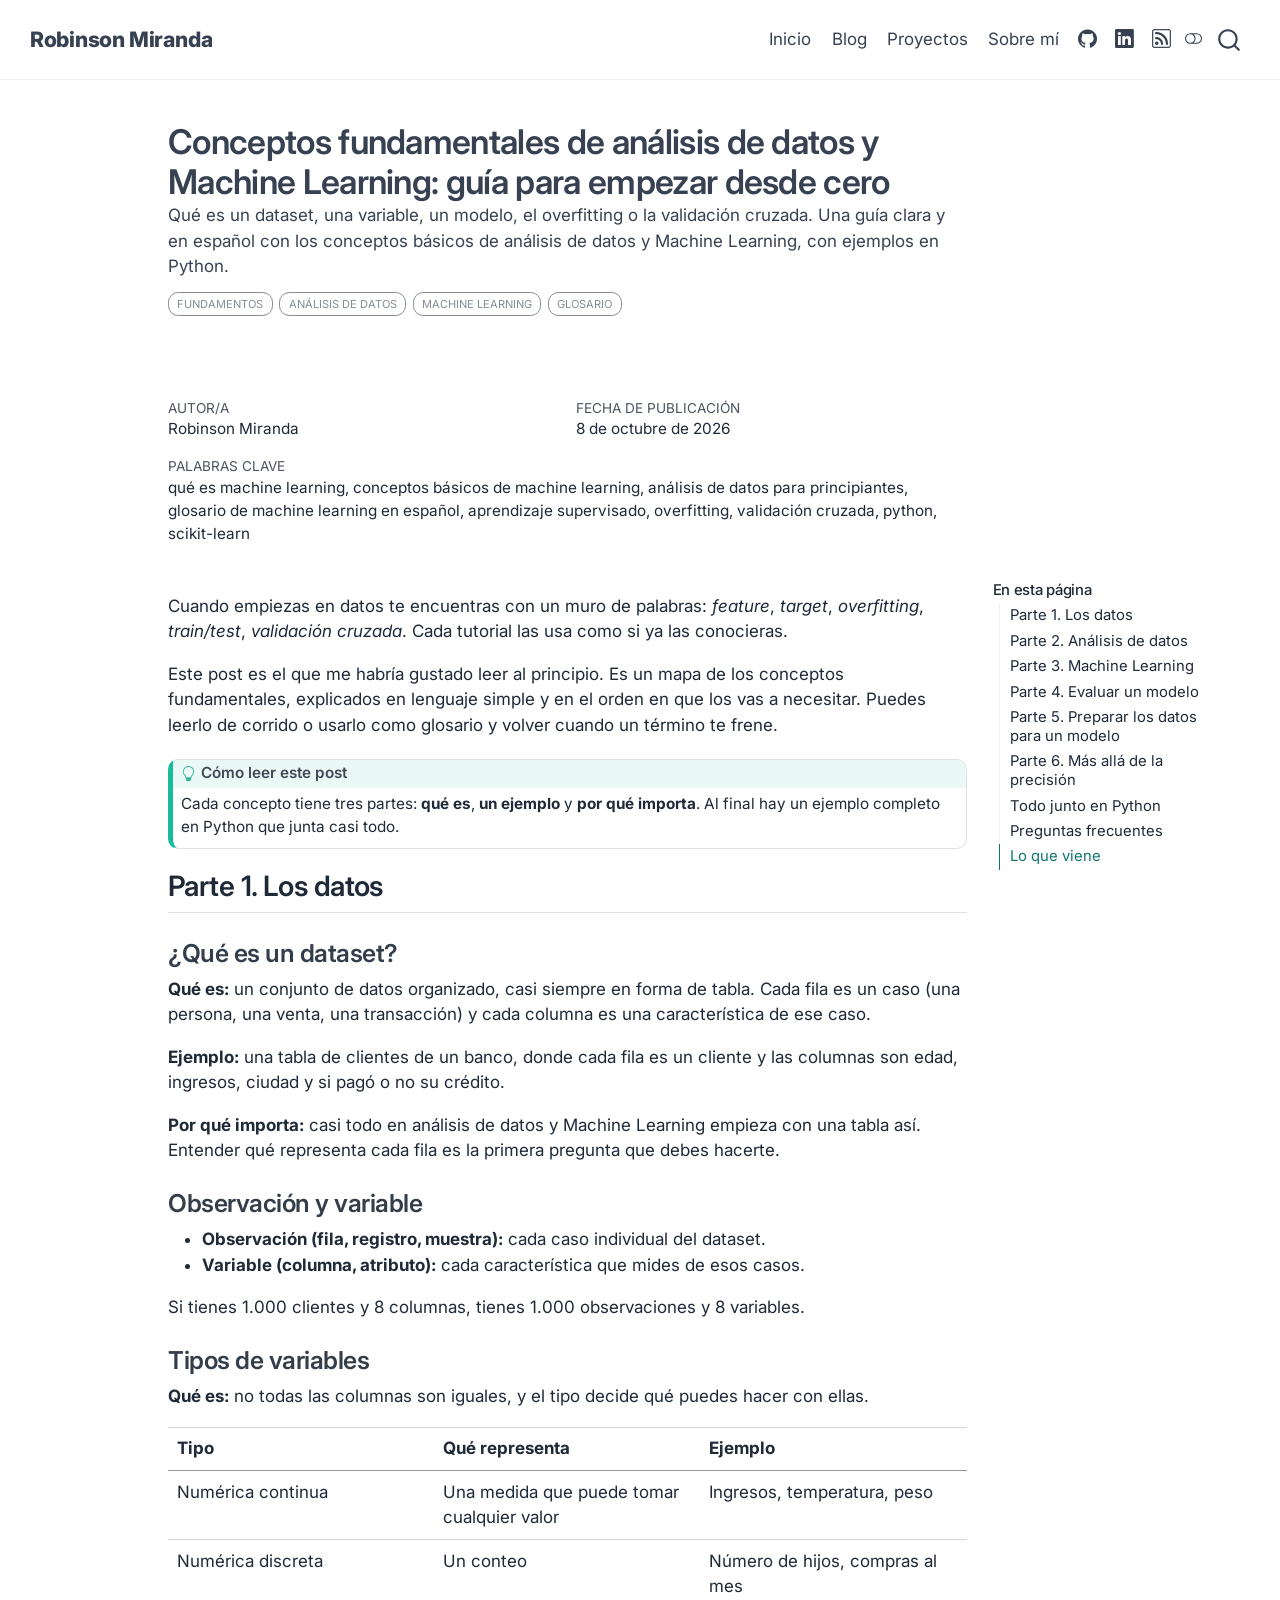
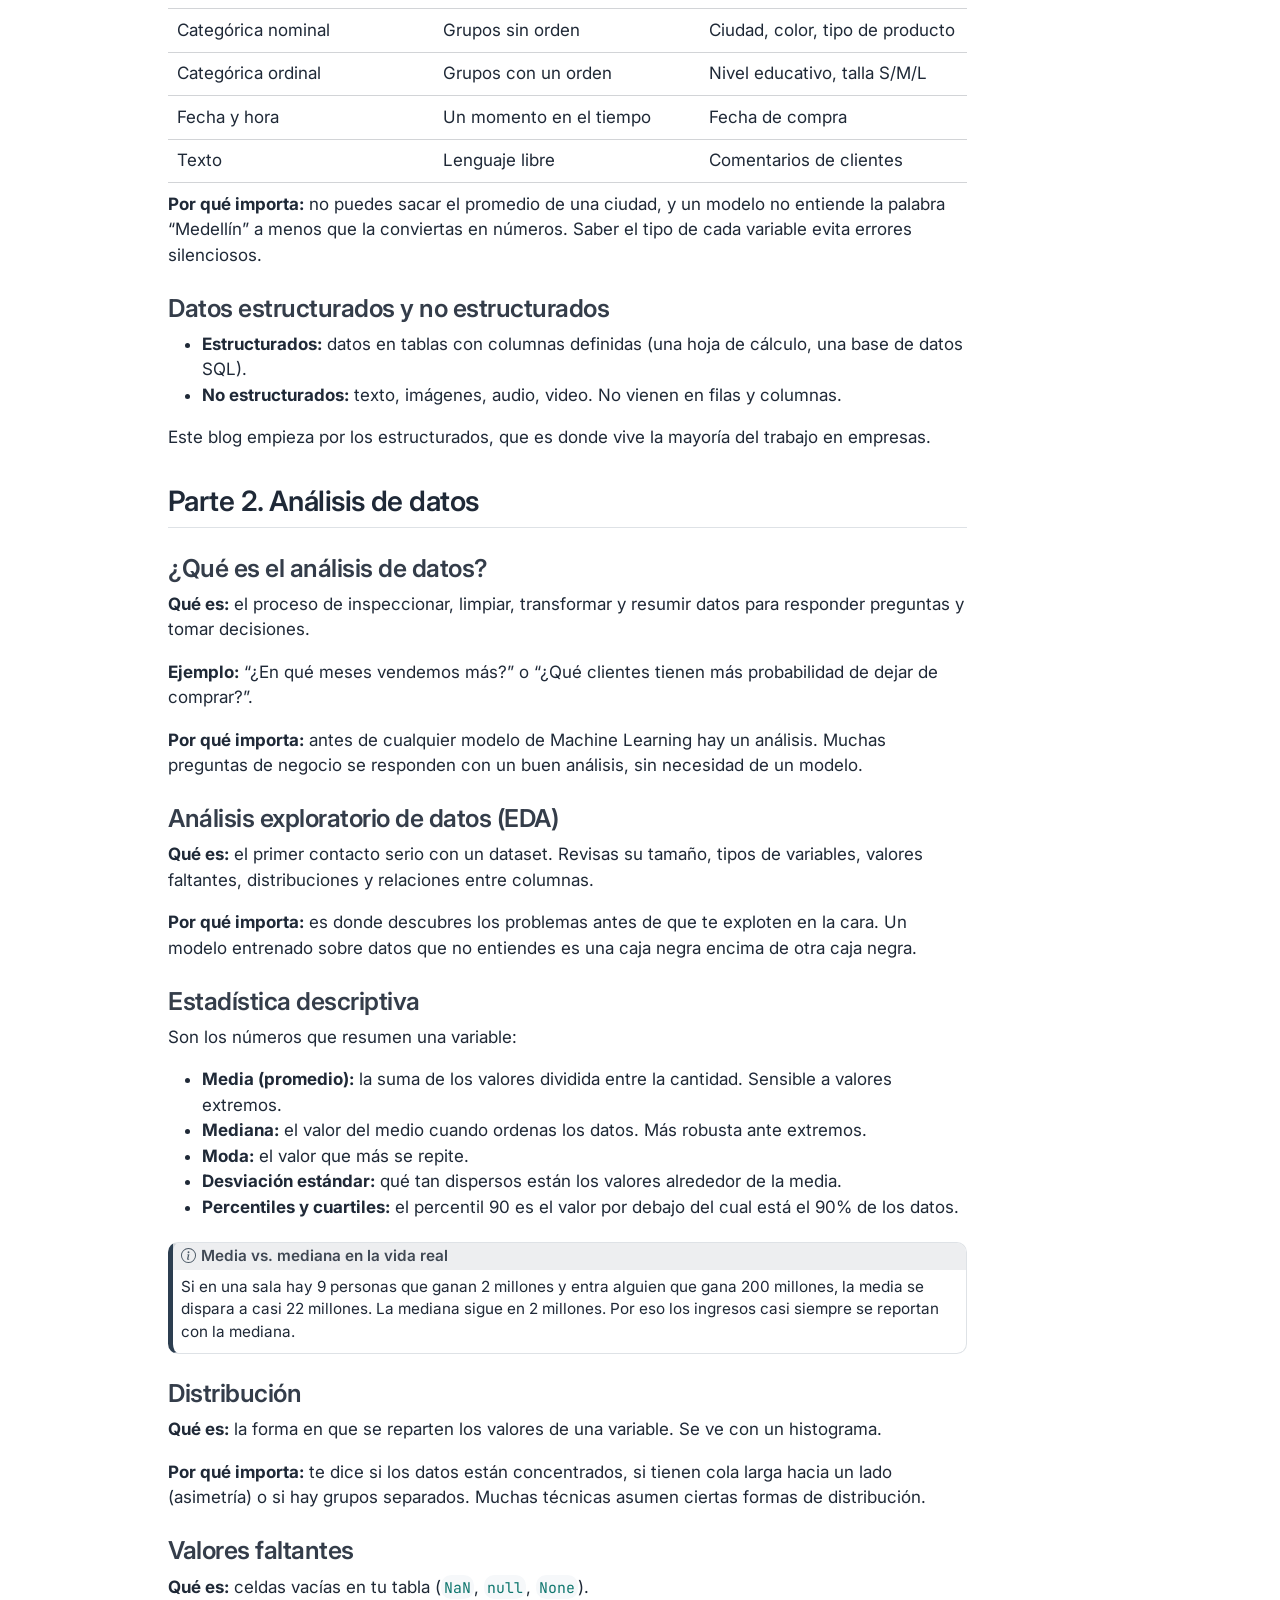
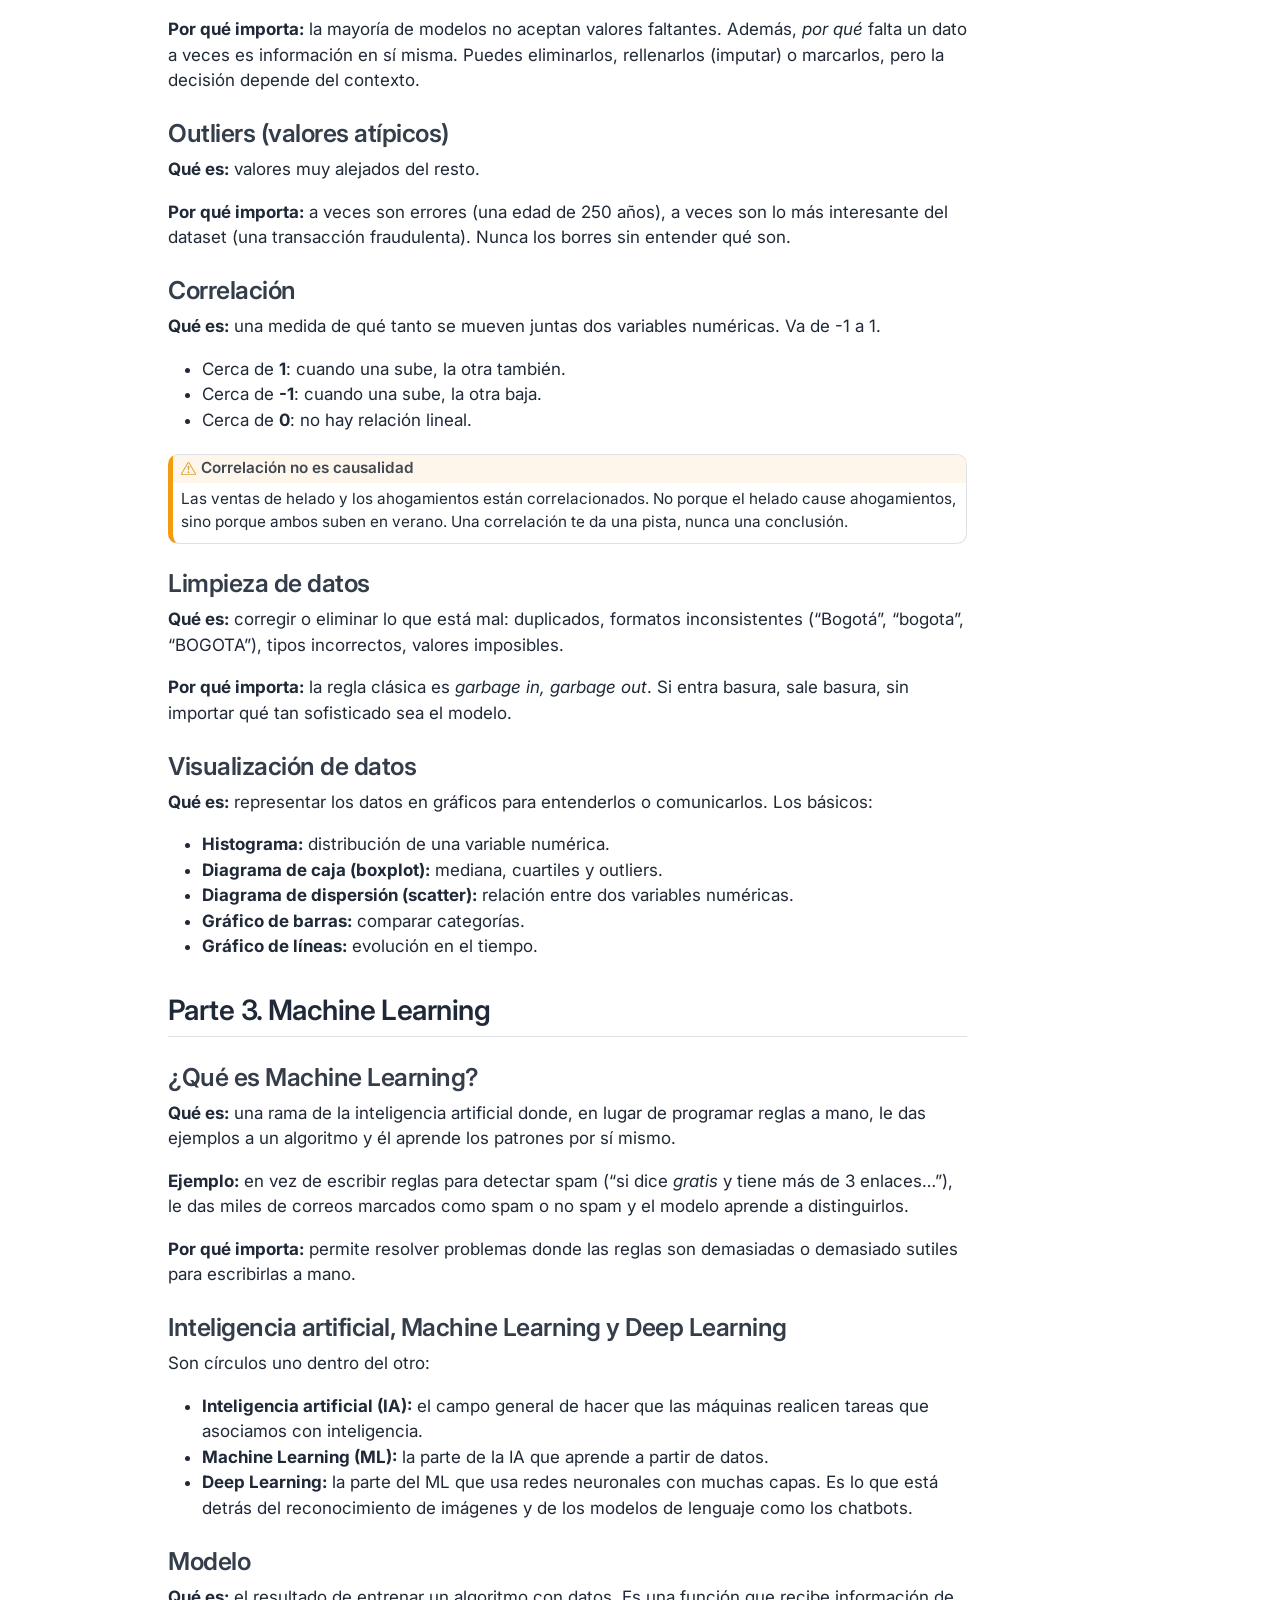
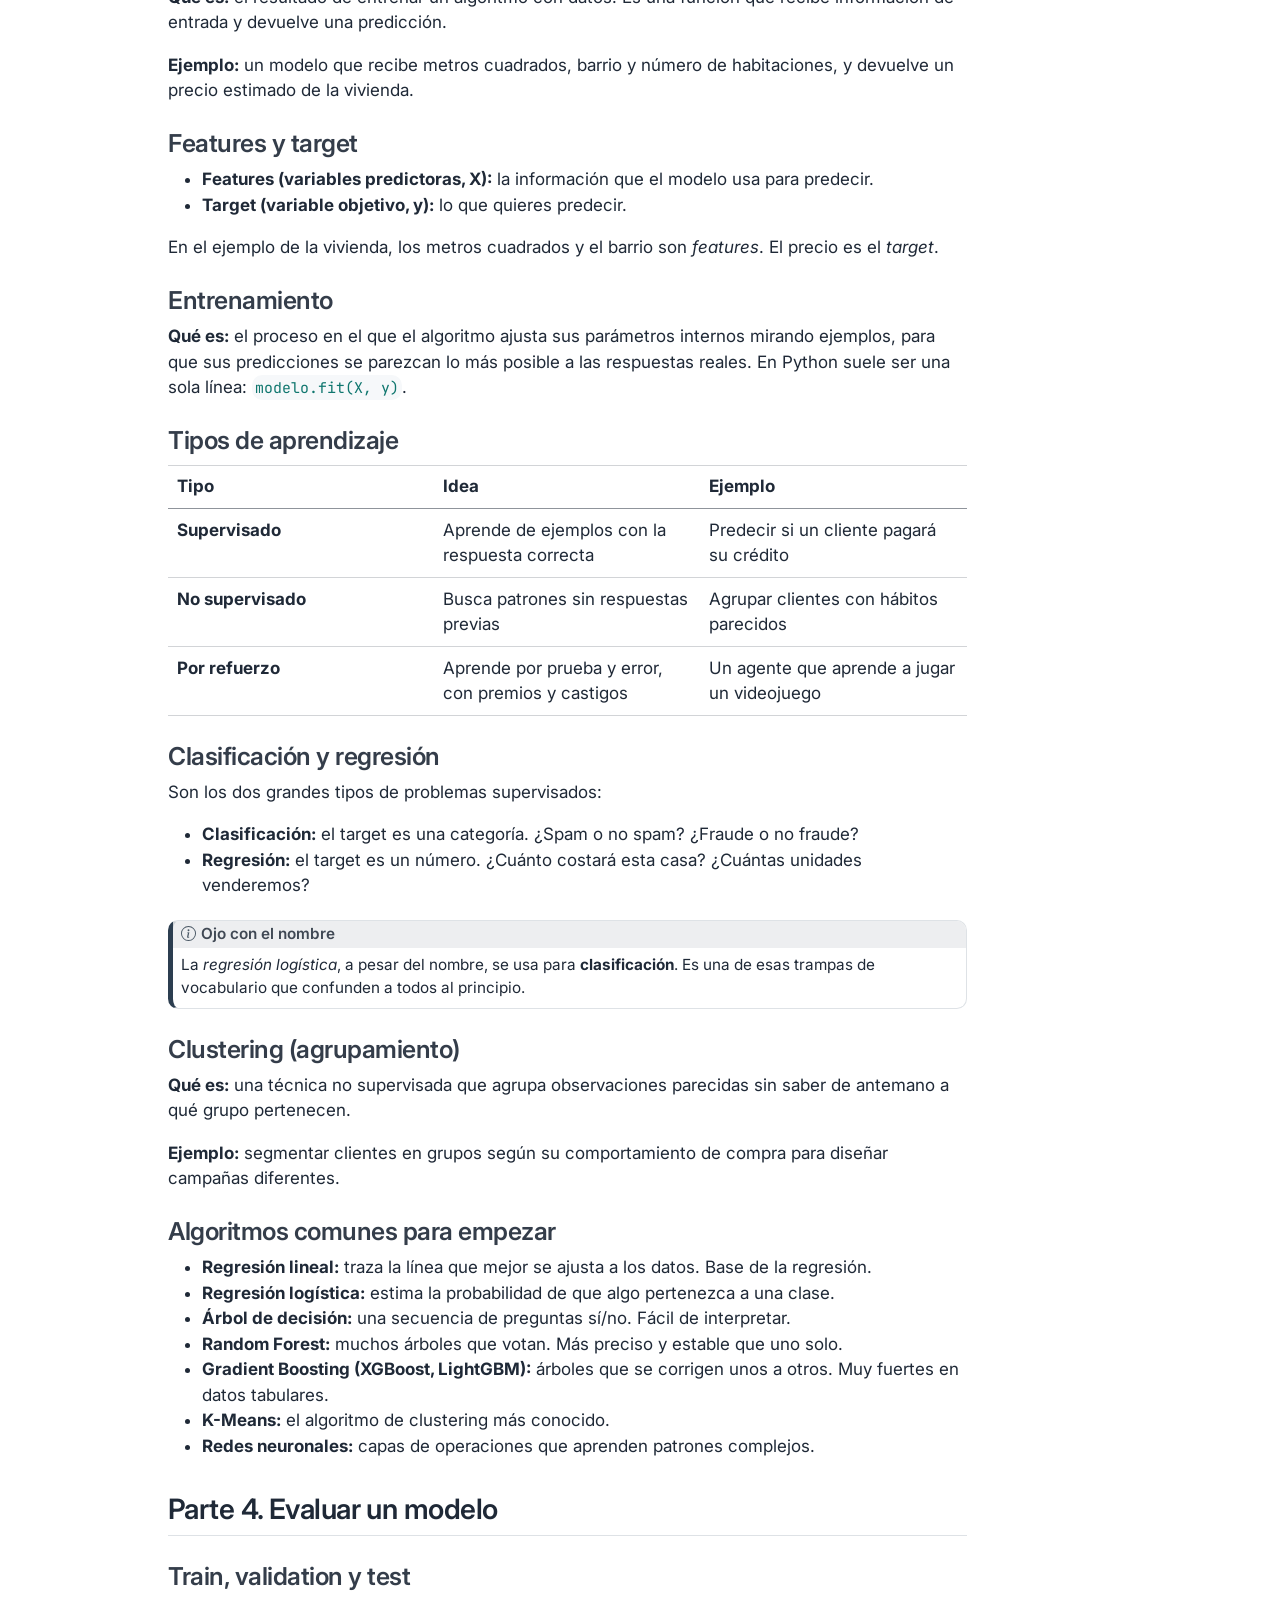
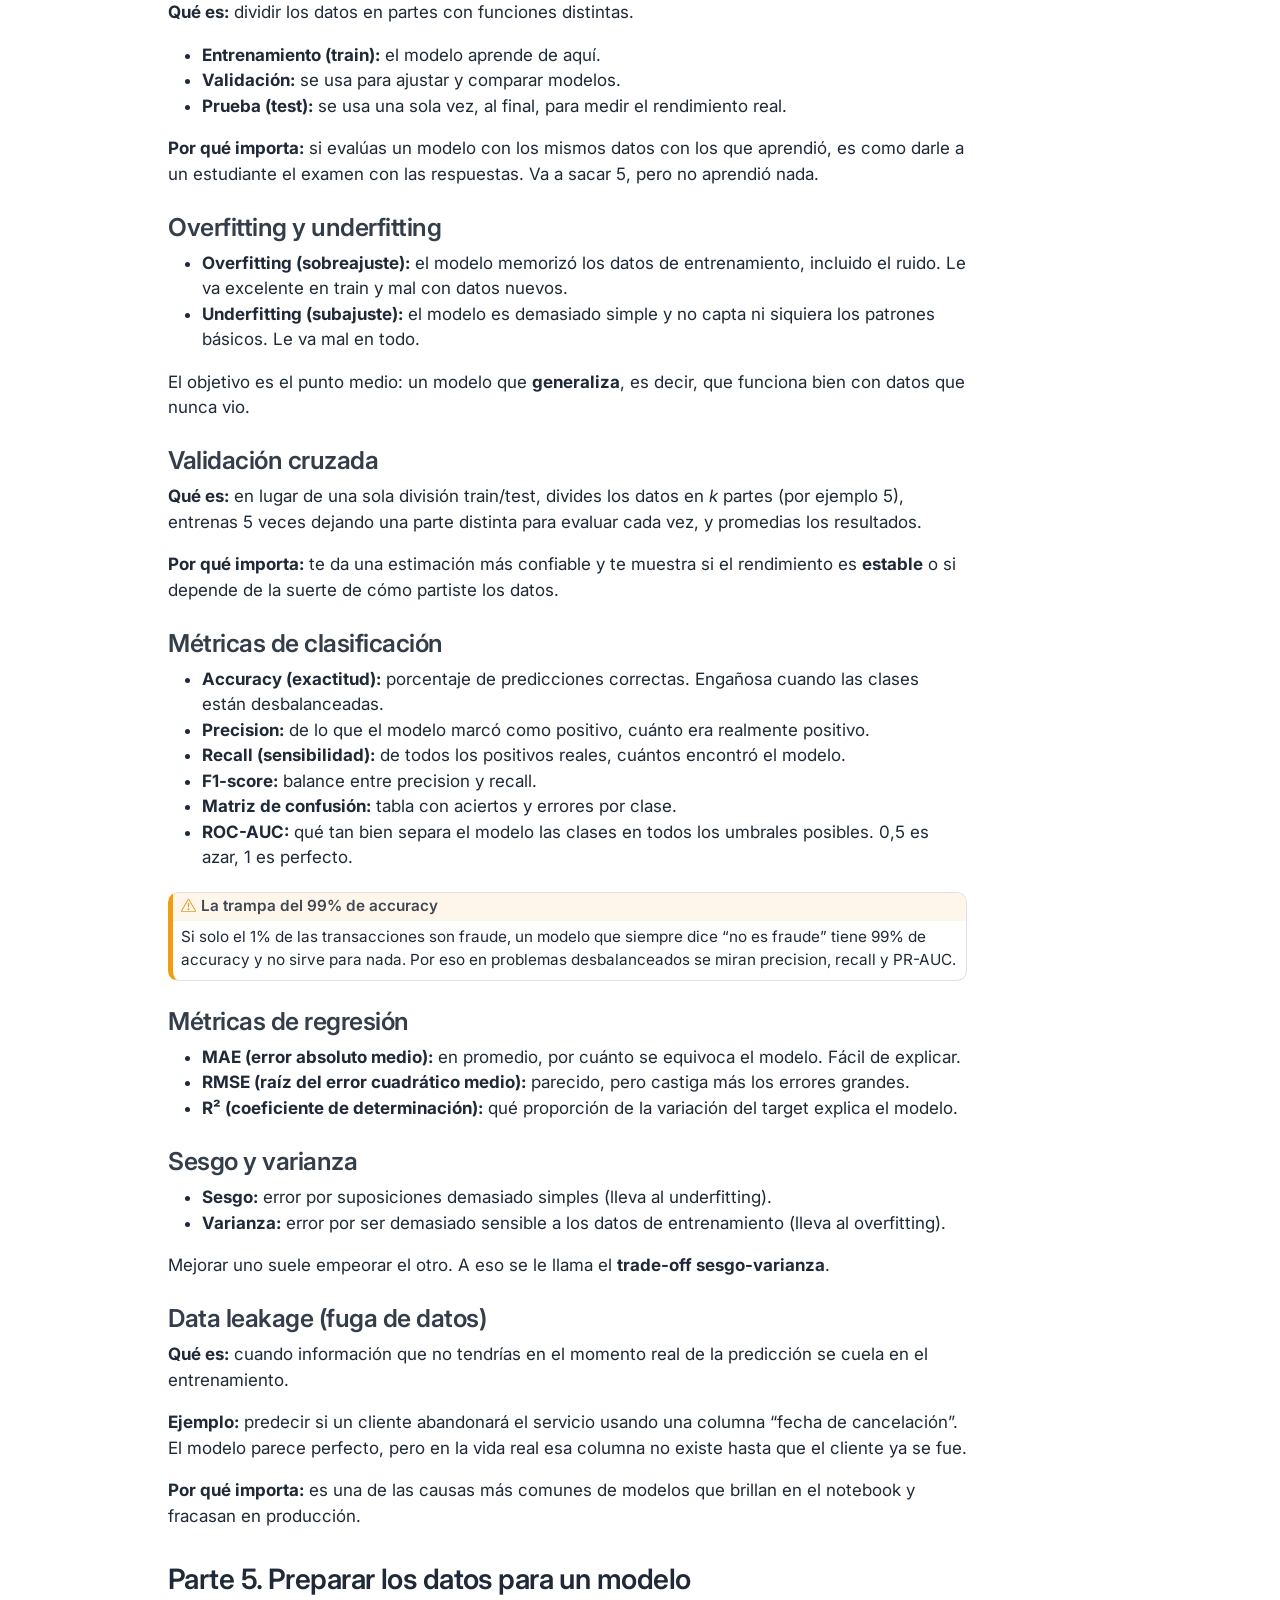
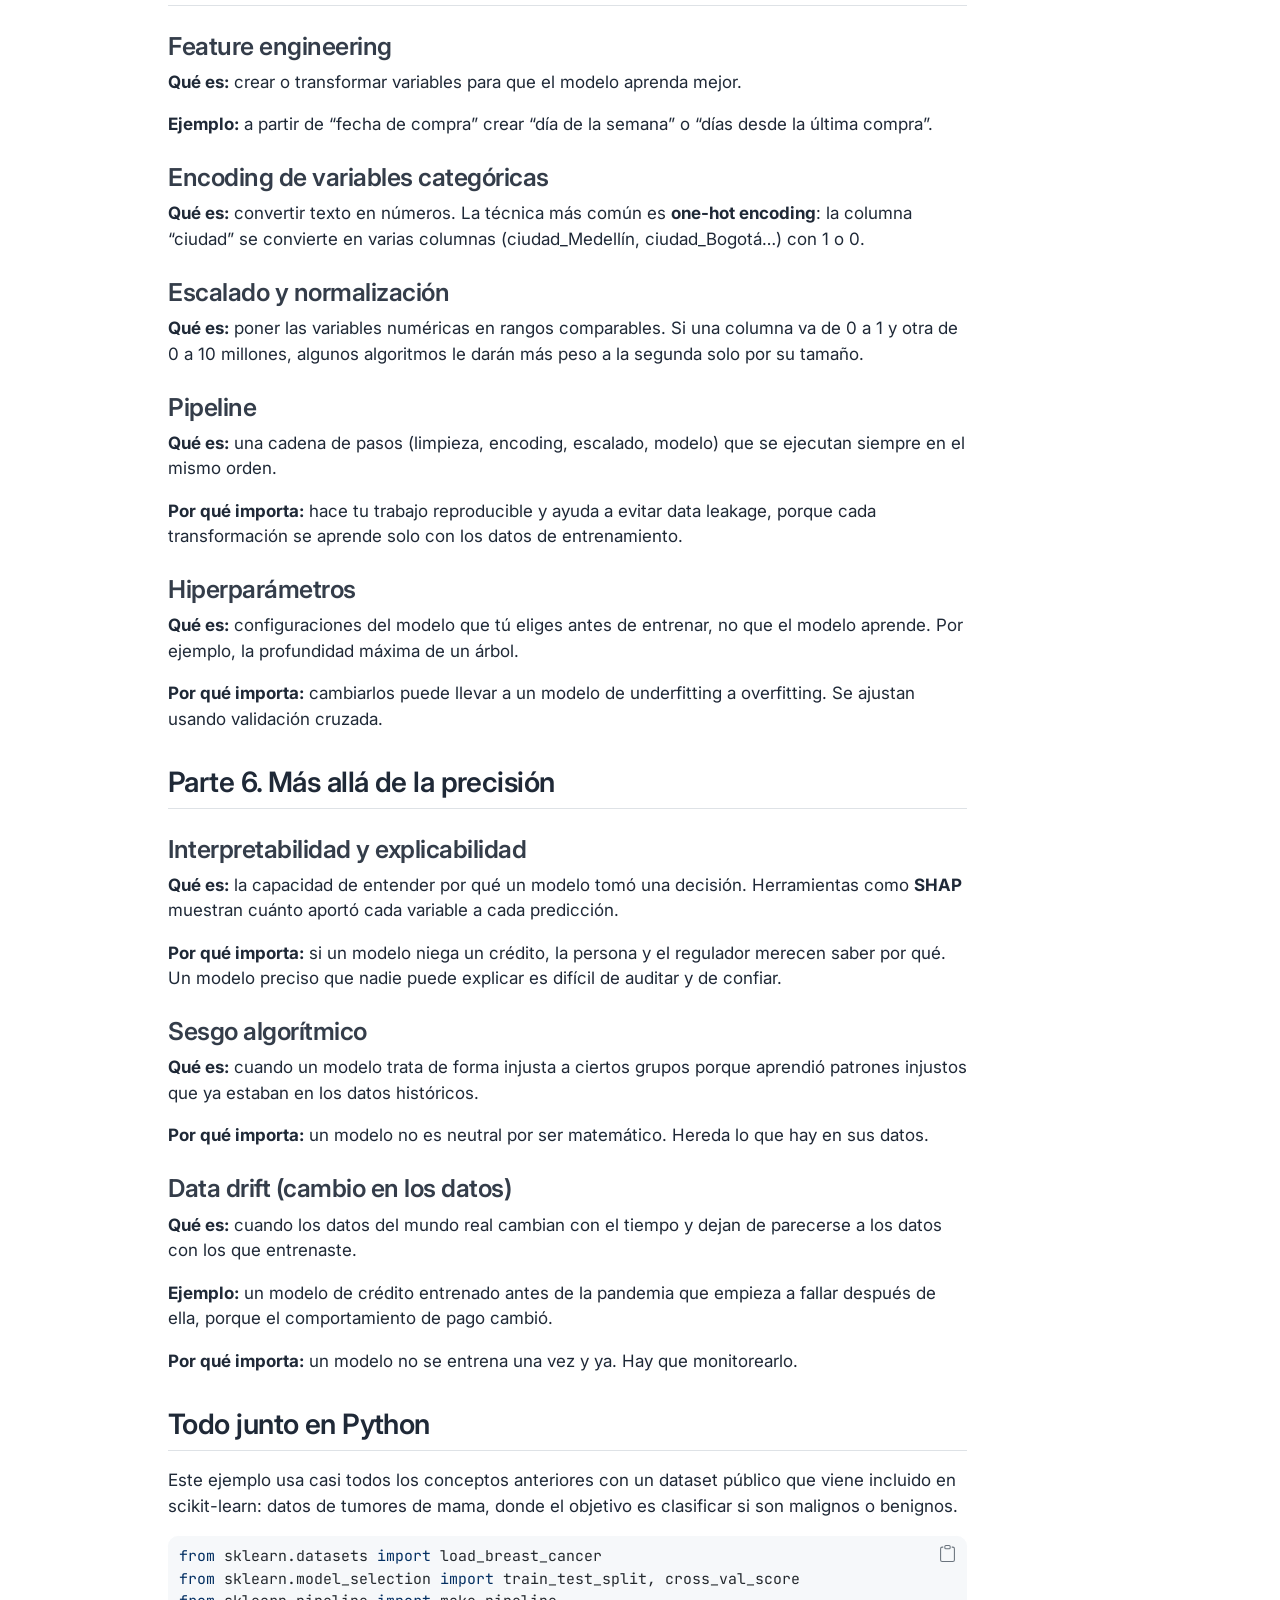
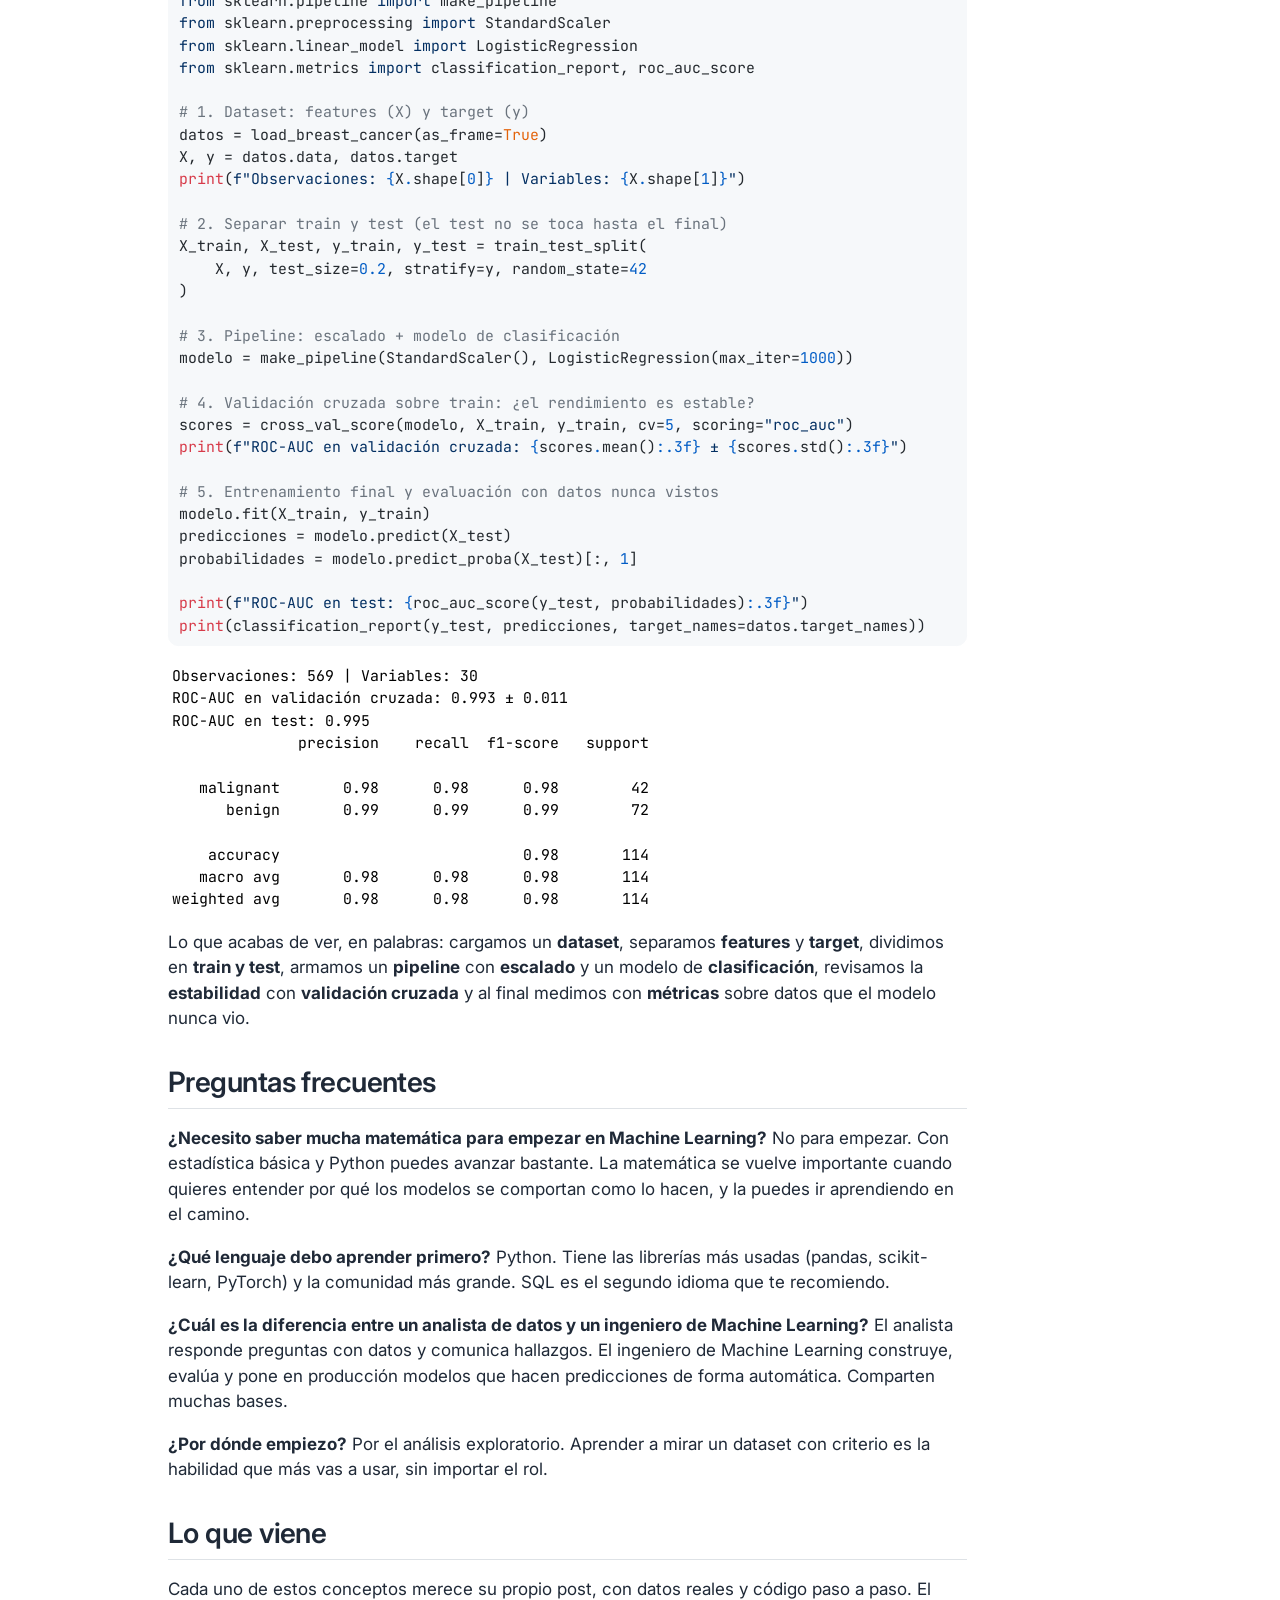
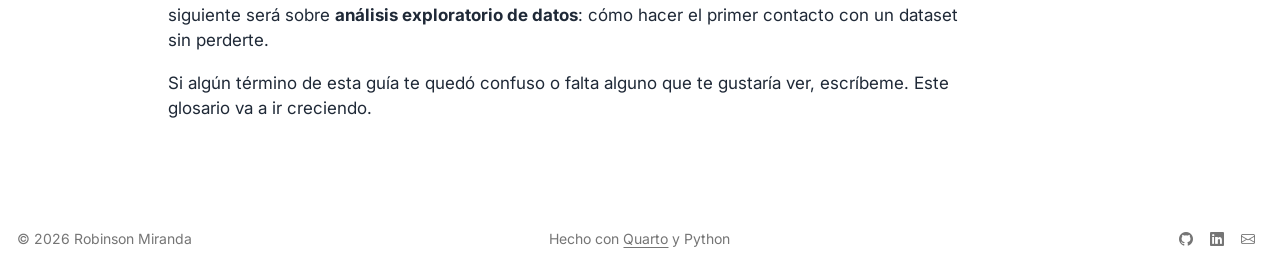
==== posts/conceptos-basicos-analisis-de-datos-machine-learning/index.html @ d3ac4a1d "Built site for gh-pages" ====
<!DOCTYPE html>
<html xmlns="http://www.w3.org/1999/xhtml" lang="es" xml:lang="es"><head>

<meta charset="utf-8">
<meta name="generator" content="quarto-1.10.18">

<meta name="viewport" content="width=device-width, initial-scale=1.0, user-scalable=yes">

<meta name="author" content="Robinson Miranda">
<meta name="keywords" content="qué es machine learning, conceptos básicos de machine learning, análisis de datos para principiantes, glosario de machine learning en español, aprendizaje supervisado, overfitting, validación cruzada, python, scikit-learn">
<meta name="description" content="Qué es un dataset, una variable, un modelo, el overfitting o la validación cruzada. Una guía clara y en español con los conceptos básicos de análisis de datos y Machine Learning, con ejemplos en Python.">

<title>Conceptos fundamentales de análisis de datos y Machine Learning: guía para empezar desde cero – Robinson Miranda</title>
<style>
/* Default styles provided by pandoc.
** See https://pandoc.org/MANUAL.html#variables-for-html for config info.
*/
span.smallcaps{font-variant: small-caps;}
div.columns{display: flex; gap: 1.5em;}
div.column{flex: auto;}
@media screen {
div.columns{gap: min(4vw, 1.5em);}
div.column{overflow-x: auto;}
}
div.hanging-indent{margin-left: 1.5em; text-indent: -1.5em;}
ul.task-list{list-style: none;}
ul.task-list li input[type="checkbox"] {
  width: 0.8em;
  margin: 0 0.8em 0.2em -1em; /* quarto-specific, see https://github.com/quarto-dev/quarto-cli/issues/4556 */ 
  vertical-align: middle;
}
/* CSS for syntax highlighting */
html { -webkit-text-size-adjust: 100%; }
pre > code.sourceCode { white-space: pre; position: relative; }
pre > code.sourceCode > span { display: inline-block; line-height: 1.25; }
pre > code.sourceCode > span:empty { height: 1.2em; }
.sourceCode { overflow: visible; }
code.sourceCode > span { color: inherit; text-decoration: inherit; }
div.sourceCode { margin: 1em 0; }
pre.sourceCode { margin: 0; }
@media screen {
div.sourceCode { overflow: auto; }
}
@media print {
pre > code.sourceCode { white-space: pre-wrap; }
pre > code.sourceCode > span { text-indent: -5em; padding-left: 5em; }
}
pre.numberSource code
  { counter-reset: source-line 0; }
pre.numberSource code > span
  { position: relative; left: -4em; counter-increment: source-line; }
pre.numberSource code > span > a:first-child::before
  { content: counter(source-line);
    position: relative; left: -1em; text-align: right; vertical-align: baseline;
    border: none; display: inline-block;
    -webkit-touch-callout: none; -webkit-user-select: none;
    -khtml-user-select: none; -moz-user-select: none;
    -ms-user-select: none; user-select: none;
    padding: 0 4px; width: 4em;
  }
pre.numberSource { margin-left: 3em;  padding-left: 4px; }
div.sourceCode
  {   }
@media screen {
pre > code.sourceCode > span > a:first-child::before { text-decoration: underline; }
}
</style>


<script src="../../site_libs/quarto-nav/quarto-nav.js"></script>
<script src="../../site_libs/quarto-nav/headroom.min.js"></script>
<script src="../../site_libs/clipboard/clipboard.min.js"></script>
<script src="../../site_libs/quarto-search/autocomplete.umd.js"></script>
<script src="../../site_libs/quarto-search/fuse.min.js"></script>
<script src="../../site_libs/quarto-search/quarto-search.js"></script>
<meta name="quarto:offset" content="../../">
<link href="../../favicon.svg" rel="icon" type="image/svg+xml">
<script src="../../site_libs/quarto-html/quarto.js" type="module"></script>
<script src="../../site_libs/quarto-html/tabsets/tabsets.js" type="module"></script>
<script src="../../site_libs/quarto-html/popper.min.js"></script>
<script src="../../site_libs/quarto-html/tippy.umd.min.js"></script>
<script src="../../site_libs/quarto-html/anchor.min.js"></script>
<link href="../../site_libs/quarto-html/tippy.css" rel="stylesheet">
<link href="../../site_libs/quarto-html/quarto-syntax-highlighting-d5e46415c29d9d8c13eb6bbdb046d278.css" rel="stylesheet" class="quarto-color-scheme" id="quarto-text-highlighting-styles">
<link href="../../site_libs/quarto-html/quarto-syntax-highlighting-dark-de796b6c22395099d9080256ea69e99e.css" rel="stylesheet" class="quarto-color-scheme quarto-color-alternate" id="quarto-text-highlighting-styles">
<link href="../../site_libs/quarto-html/quarto-syntax-highlighting-d5e46415c29d9d8c13eb6bbdb046d278.css" rel="stylesheet" class="quarto-color-scheme-extra" id="quarto-text-highlighting-styles">
<script src="../../site_libs/bootstrap/bootstrap.min.js"></script>
<link href="../../site_libs/bootstrap/bootstrap-icons.css" rel="stylesheet">
<link href="../../site_libs/bootstrap/bootstrap-fdd0e941a3afa3efd332b286727be729.min.css" rel="stylesheet" append-hash="true" class="quarto-color-scheme" id="quarto-bootstrap" data-mode="light">
<link href="../../site_libs/bootstrap/bootstrap-dark-2d6d81e03294482578bd3f8fad3895d2.min.css" rel="stylesheet" append-hash="true" class="quarto-color-scheme quarto-color-alternate" id="quarto-bootstrap" data-mode="light">
<link href="../../site_libs/bootstrap/bootstrap-fdd0e941a3afa3efd332b286727be729.min.css" rel="stylesheet" append-hash="true" class="quarto-color-scheme-extra" id="quarto-bootstrap" data-mode="light">
<script id="quarto-search-options" type="application/json">{
  "location": "navbar",
  "copy-button": false,
  "collapse-after": 3,
  "panel-placement": "end",
  "type": "overlay",
  "limit": 50,
  "keyboard-shortcut": [
    "f",
    "/",
    "s"
  ],
  "show-item-context": false,
  "language": {
    "search-no-results-text": "No se han encontrado resultados",
    "search-matching-documents-text": "documentos encontrados",
    "search-copy-link-title": "Copiar el enlace en la búsqueda",
    "search-hide-matches-text": "Ocultar resultados adicionales",
    "search-more-match-text": "resultado adicional en este documento",
    "search-more-matches-text": "resultados adicionales en este documento",
    "search-clear-button-title": "Borrar",
    "search-text-placeholder": "",
    "search-detached-cancel-button-title": "Cancelar",
    "search-submit-button-title": "Enviar",
    "search-label": "Buscar"
  }
}</script>
<style>html{ scroll-behavior: smooth; }</style>


<link rel="stylesheet" href="../../styles.css">
<meta property="og:title" content="Conceptos fundamentales de análisis de datos y Machine Learning: guía para empezar desde cero – Robinson Miranda">
<meta property="og:description" content="Qué es un dataset, una variable, un modelo, el overfitting o la validación cruzada. Una guía clara y en español con los conceptos básicos de análisis de datos y Machine Learning, con ejemplos en Python.">
<meta property="og:site_name" content="Robinson Miranda">
<meta name="twitter:title" content="Conceptos fundamentales de análisis de datos y Machine Learning: guía para empezar desde cero – Robinson Miranda">
<meta name="twitter:description" content="Qué es un dataset, una variable, un modelo, el overfitting o la validación cruzada. Una guía clara y en español con los conceptos básicos de análisis de datos y Machine Learning, con ejemplos en Python.">
<meta name="twitter:card" content="summary">
</head>

<body class="nav-fixed quarto-light"><script id="quarto-html-before-body" type="application/javascript">
    const toggleBodyColorMode = (bsSheetEl) => {
      const mode = bsSheetEl.getAttribute("data-mode");
      const bodyEl = window.document.querySelector("body");
      if (mode === "dark") {
        bodyEl.classList.add("quarto-dark");
        bodyEl.classList.remove("quarto-light");
      } else {
        bodyEl.classList.add("quarto-light");
        bodyEl.classList.remove("quarto-dark");
      }
    }
    const toggleBodyColorPrimary = () => {
      const bsSheetEl = window.document.querySelector("link#quarto-bootstrap:not([rel=disabled-stylesheet])");
      if (bsSheetEl) {
        toggleBodyColorMode(bsSheetEl);
      }
    }
    const setColorSchemeToggle = (alternate) => {
      const toggles = window.document.querySelectorAll('.quarto-color-scheme-toggle');
      for (let i=0; i < toggles.length; i++) {
        const toggle = toggles[i];
        if (toggle) {
          if (alternate) {
            toggle.classList.add("alternate");
          } else {
            toggle.classList.remove("alternate");
          }
        }
      }
    };
    const toggleColorMode = (alternate) => {
      // Switch the stylesheets
      const primaryStylesheets = window.document.querySelectorAll('link.quarto-color-scheme:not(.quarto-color-alternate)');
      const alternateStylesheets = window.document.querySelectorAll('link.quarto-color-scheme.quarto-color-alternate');
      manageTransitions('#quarto-margin-sidebar .nav-link', false);
      if (alternate) {
        // note: dark is layered on light, we don't disable primary!
        enableStylesheet(alternateStylesheets);
        for (const sheetNode of alternateStylesheets) {
          if (sheetNode.id === "quarto-bootstrap") {
            toggleBodyColorMode(sheetNode);
          }
        }
      } else {
        disableStylesheet(alternateStylesheets);
        enableStylesheet(primaryStylesheets)
        toggleBodyColorPrimary();
      }
      manageTransitions('#quarto-margin-sidebar .nav-link', true);
      // Switch the toggles
      setColorSchemeToggle(alternate)
      // Hack to workaround the fact that safari doesn't
      // properly recolor the scrollbar when toggling (#1455)
      if (navigator.userAgent.indexOf('Safari') > 0 && navigator.userAgent.indexOf('Chrome') == -1) {
        manageTransitions("body", false);
        window.scrollTo(0, 1);
        setTimeout(() => {
          window.scrollTo(0, 0);
          manageTransitions("body", true);
        }, 40);
      }
    }
    const disableStylesheet = (stylesheets) => {
      for (let i=0; i < stylesheets.length; i++) {
        const stylesheet = stylesheets[i];
        stylesheet.rel = 'disabled-stylesheet';
      }
    }
    const enableStylesheet = (stylesheets) => {
      for (let i=0; i < stylesheets.length; i++) {
        const stylesheet = stylesheets[i];
        if(stylesheet.rel !== 'stylesheet') { // for Chrome, which will still FOUC without this check
          stylesheet.rel = 'stylesheet';
        }
      }
    }
    const manageTransitions = (selector, allowTransitions) => {
      const els = window.document.querySelectorAll(selector);
      for (let i=0; i < els.length; i++) {
        const el = els[i];
        if (allowTransitions) {
          el.classList.remove('notransition');
        } else {
          el.classList.add('notransition');
        }
      }
    }
    const isFileUrl = () => {
      return window.location.protocol === 'file:';
    }
    const hasAlternateSentinel = () => {
      let styleSentinel = getColorSchemeSentinel();
      if (styleSentinel !== null) {
        return styleSentinel === "alternate";
      } else {
        return false;
      }
    }
    const setStyleSentinel = (alternate) => {
      const value = alternate ? "alternate" : "default";
      if (!isFileUrl()) {
        window.localStorage.setItem("quarto-color-scheme", value);
      } else {
        localAlternateSentinel = value;
      }
    }
    const getColorSchemeSentinel = () => {
      if (!isFileUrl()) {
        const storageValue = window.localStorage.getItem("quarto-color-scheme");
        return storageValue != null ? storageValue : localAlternateSentinel;
      } else {
        return localAlternateSentinel;
      }
    }
    const toggleGiscusIfUsed = (isAlternate, darkModeDefault) => {
      const baseTheme = document.querySelector('#giscus-base-theme')?.value ?? 'light';
      const alternateTheme = document.querySelector('#giscus-alt-theme')?.value ?? 'dark';
      let newTheme = '';
      if(authorPrefersDark) {
        newTheme = isAlternate ? baseTheme : alternateTheme;
      } else {
        newTheme = isAlternate ? alternateTheme : baseTheme;
      }
      const changeGiscusTheme = () => {
        // From: https://github.com/giscus/giscus/issues/336
        const sendMessage = (message) => {
          const iframe = document.querySelector('iframe.giscus-frame');
          if (!iframe) return;
          iframe.contentWindow.postMessage({ giscus: message }, 'https://giscus.app');
        }
        sendMessage({
          setConfig: {
            theme: newTheme
          }
        });
      }
      const isGiscussLoaded = window.document.querySelector('iframe.giscus-frame') !== null;
      if (isGiscussLoaded) {
        changeGiscusTheme();
      }
    };
    const authorPrefersDark = false;
    const queryPrefersDark = window.matchMedia('(prefers-color-scheme: dark)');
    const darkModeDefault = queryPrefersDark.matches;
      document.querySelector('link#quarto-text-highlighting-styles.quarto-color-scheme-extra').rel = 'disabled-stylesheet';
      document.querySelector('link#quarto-bootstrap.quarto-color-scheme-extra').rel = 'disabled-stylesheet';
    let localAlternateSentinel = darkModeDefault ? 'alternate' : 'default';
    // Dark / light mode switch
    window.quartoToggleColorScheme = () => {
      // Read the current dark / light value
      let toAlternate = !hasAlternateSentinel();
      toggleColorMode(toAlternate);
      setStyleSentinel(toAlternate);
      toggleGiscusIfUsed(toAlternate, darkModeDefault);
      window.dispatchEvent(new Event('resize'));
    };
    queryPrefersDark.addEventListener("change", e => {
      if(window.localStorage.getItem("quarto-color-scheme") !== null)
        return;
      const alternate = e.matches
      toggleColorMode(alternate);
      localAlternateSentinel = e.matches ? 'alternate' : 'default'; // this is used alongside local storage!
      toggleGiscusIfUsed(alternate, darkModeDefault);
    });
    // Switch to dark mode if need be
    if (hasAlternateSentinel()) {
      toggleColorMode(true);
    } else {
      toggleColorMode(false);
    }
  </script>

<div id="quarto-search-results"></div>
  <header id="quarto-header" class="headroom fixed-top quarto-banner">
    <nav class="navbar navbar-expand-lg " data-bs-theme="dark">
      <div class="navbar-container container-fluid">
      <div class="navbar-brand-container mx-auto">
    <a class="navbar-brand" href="../../index.html">
    <span class="navbar-title">Robinson Miranda</span>
    </a>
  </div>
            <div id="quarto-search" class="" title="Buscar"></div>
          <button class="navbar-toggler" type="button" data-bs-toggle="collapse" data-bs-target="#navbarCollapse" aria-controls="navbarCollapse" role="menu" aria-expanded="false" aria-label="Navegación de palanca" onclick="if (window.quartoToggleHeadroom) { window.quartoToggleHeadroom(); }">
  <span class="navbar-toggler-icon"></span>
</button>
          <div class="collapse navbar-collapse" id="navbarCollapse">
            <ul class="navbar-nav navbar-nav-scroll ms-auto">
  <li class="nav-item">
    <a class="nav-link" href="../../index.html"> 
<span class="menu-text">Inicio</span></a>
  </li>  
  <li class="nav-item">
    <a class="nav-link" href="../../blog.html"> 
<span class="menu-text">Blog</span></a>
  </li>  
  <li class="nav-item">
    <a class="nav-link" href="../../proyectos.html"> 
<span class="menu-text">Proyectos</span></a>
  </li>  
  <li class="nav-item">
    <a class="nav-link" href="../../about.html"> 
<span class="menu-text">Sobre mí</span></a>
  </li>  
  <li class="nav-item compact">
    <a class="nav-link" href="https://github.com/robinsonmirandaco"> <i class="bi bi-github" role="img" aria-label="GitHub">
</i> 
<span class="menu-text"></span></a>
  </li>  
  <li class="nav-item compact">
    <a class="nav-link" href="https://www.linkedin.com/in/robinsonmirandaco/"> <i class="bi bi-linkedin" role="img" aria-label="LinkedIn">
</i> 
<span class="menu-text"></span></a>
  </li>  
  <li class="nav-item compact">
    <a class="nav-link" href="../../blog.xml"> <i class="bi bi-rss" role="img" aria-label="RSS">
</i> 
<span class="menu-text"></span></a>
  </li>  
</ul>
          </div> <!-- /navcollapse -->
            <div class="quarto-navbar-tools">
  <a href="" class="quarto-color-scheme-toggle quarto-navigation-tool  px-1" onclick="window.quartoToggleColorScheme(); return false;" title="Alternar modo oscuro"><i class="bi"></i></a>
</div>
      </div> <!-- /container-fluid -->
    </nav>
</header>
<!-- content -->
<header id="title-block-header" class="quarto-title-block default page-columns page-full">
  <div class="quarto-title-banner page-columns page-full">
    <div class="quarto-title column-body">
      <h1 class="title">Conceptos fundamentales de análisis de datos y Machine Learning: guía para empezar desde cero</h1>
                  <div>
        <div class="description">
          Qué es un dataset, una variable, un modelo, el overfitting o la validación cruzada. Una guía clara y en español con los conceptos básicos de análisis de datos y Machine Learning, con ejemplos en Python.
        </div>
      </div>
                          <div class="quarto-categories">
                <div class="quarto-category">fundamentos</div>
                <div class="quarto-category">análisis de datos</div>
                <div class="quarto-category">machine learning</div>
                <div class="quarto-category">glosario</div>
              </div>
                  </div>
  </div>
    
  
  <div class="quarto-title-meta">

      <div>
      <div class="quarto-title-meta-heading">Autor/a</div>
      <div class="quarto-title-meta-contents">
               <p>Robinson Miranda </p>
            </div>
    </div>
      
      <div>
      <div class="quarto-title-meta-heading">Fecha de publicación</div>
      <div class="quarto-title-meta-contents">
        <p class="date">8 de octubre de 2026</p>
      </div>
    </div>
    
      
    </div>
    

  <div>
    <div class="keywords">
      <div class="block-title">Palabras clave</div>
      <p>qué es machine learning, conceptos básicos de machine learning, análisis de datos para principiantes, glosario de machine learning en español, aprendizaje supervisado, overfitting, validación cruzada, python, scikit-learn</p>
    </div>
  </div>
  
  </header><div id="quarto-content" class="quarto-container page-columns page-rows-contents page-layout-article page-navbar">
<!-- sidebar -->
<!-- margin-sidebar -->
    <div id="quarto-margin-sidebar" class="sidebar margin-sidebar">
        <nav id="TOC" role="doc-toc" class="toc-active">
    <h2 id="toc-title">En esta página</h2>
   
  <ul class="collapse">
  <li><a href="#parte-1.-los-datos" id="toc-parte-1.-los-datos" class="nav-link active" data-scroll-target="#parte-1.-los-datos">Parte 1. Los datos</a></li>
  <li><a href="#parte-2.-análisis-de-datos" id="toc-parte-2.-análisis-de-datos" class="nav-link" data-scroll-target="#parte-2.-análisis-de-datos">Parte 2. Análisis de datos</a></li>
  <li><a href="#parte-3.-machine-learning" id="toc-parte-3.-machine-learning" class="nav-link" data-scroll-target="#parte-3.-machine-learning">Parte 3. Machine Learning</a></li>
  <li><a href="#parte-4.-evaluar-un-modelo" id="toc-parte-4.-evaluar-un-modelo" class="nav-link" data-scroll-target="#parte-4.-evaluar-un-modelo">Parte 4. Evaluar un modelo</a></li>
  <li><a href="#parte-5.-preparar-los-datos-para-un-modelo" id="toc-parte-5.-preparar-los-datos-para-un-modelo" class="nav-link" data-scroll-target="#parte-5.-preparar-los-datos-para-un-modelo">Parte 5. Preparar los datos para un modelo</a></li>
  <li><a href="#parte-6.-más-allá-de-la-precisión" id="toc-parte-6.-más-allá-de-la-precisión" class="nav-link" data-scroll-target="#parte-6.-más-allá-de-la-precisión">Parte 6. Más allá de la precisión</a></li>
  <li><a href="#todo-junto-en-python" id="toc-todo-junto-en-python" class="nav-link" data-scroll-target="#todo-junto-en-python">Todo junto en Python</a></li>
  <li><a href="#preguntas-frecuentes" id="toc-preguntas-frecuentes" class="nav-link" data-scroll-target="#preguntas-frecuentes">Preguntas frecuentes</a></li>
  <li><a href="#lo-que-viene" id="toc-lo-que-viene" class="nav-link" data-scroll-target="#lo-que-viene">Lo que viene</a></li>
  </ul>
</nav>
    </div>
<!-- main -->
<main class="content quarto-banner-title-block" id="quarto-document-content">






<p>Cuando empiezas en datos te encuentras con un muro de palabras: <em>feature</em>, <em>target</em>, <em>overfitting</em>, <em>train/test</em>, <em>validación cruzada</em>. Cada tutorial las usa como si ya las conocieras.</p>
<p>Este post es el que me habría gustado leer al principio. Es un mapa de los conceptos fundamentales, explicados en lenguaje simple y en el orden en que los vas a necesitar. Puedes leerlo de corrido o usarlo como glosario y volver cuando un término te frene.</p>
<div class="callout callout-style-default callout-tip callout-titled">
<div class="callout-header d-flex align-content-center">
<div class="callout-icon-container">
<i class="callout-icon"></i>
</div>
<div class="callout-title-container flex-fill">
<span class="screen-reader-only">Tip</span>Cómo leer este post
</div>
</div>
<div class="callout-body-container callout-body">
<p>Cada concepto tiene tres partes: <strong>qué es</strong>, <strong>un ejemplo</strong> y <strong>por qué importa</strong>. Al final hay un ejemplo completo en Python que junta casi todo.</p>
</div>
</div>
<section id="parte-1.-los-datos" class="level2">
<h2 class="anchored" data-anchor-id="parte-1.-los-datos">Parte 1. Los datos</h2>
<section id="qué-es-un-dataset" class="level3">
<h3 class="anchored" data-anchor-id="qué-es-un-dataset">¿Qué es un dataset?</h3>
<p><strong>Qué es:</strong> un conjunto de datos organizado, casi siempre en forma de tabla. Cada fila es un caso (una persona, una venta, una transacción) y cada columna es una característica de ese caso.</p>
<p><strong>Ejemplo:</strong> una tabla de clientes de un banco, donde cada fila es un cliente y las columnas son edad, ingresos, ciudad y si pagó o no su crédito.</p>
<p><strong>Por qué importa:</strong> casi todo en análisis de datos y Machine Learning empieza con una tabla así. Entender qué representa cada fila es la primera pregunta que debes hacerte.</p>
</section>
<section id="observación-y-variable" class="level3">
<h3 class="anchored" data-anchor-id="observación-y-variable">Observación y variable</h3>
<ul>
<li><strong>Observación (fila, registro, muestra):</strong> cada caso individual del dataset.</li>
<li><strong>Variable (columna, atributo):</strong> cada característica que mides de esos casos.</li>
</ul>
<p>Si tienes 1.000 clientes y 8 columnas, tienes 1.000 observaciones y 8 variables.</p>
</section>
<section id="tipos-de-variables" class="level3">
<h3 class="anchored" data-anchor-id="tipos-de-variables">Tipos de variables</h3>
<p><strong>Qué es:</strong> no todas las columnas son iguales, y el tipo decide qué puedes hacer con ellas.</p>
<table class="caption-top table">
<colgroup>
<col style="width: 33%">
<col style="width: 33%">
<col style="width: 33%">
</colgroup>
<thead>
<tr class="header">
<th>Tipo</th>
<th>Qué representa</th>
<th>Ejemplo</th>
</tr>
</thead>
<tbody>
<tr class="odd">
<td>Numérica continua</td>
<td>Una medida que puede tomar cualquier valor</td>
<td>Ingresos, temperatura, peso</td>
</tr>
<tr class="even">
<td>Numérica discreta</td>
<td>Un conteo</td>
<td>Número de hijos, compras al mes</td>
</tr>
<tr class="odd">
<td>Categórica nominal</td>
<td>Grupos sin orden</td>
<td>Ciudad, color, tipo de producto</td>
</tr>
<tr class="even">
<td>Categórica ordinal</td>
<td>Grupos con un orden</td>
<td>Nivel educativo, talla S/M/L</td>
</tr>
<tr class="odd">
<td>Fecha y hora</td>
<td>Un momento en el tiempo</td>
<td>Fecha de compra</td>
</tr>
<tr class="even">
<td>Texto</td>
<td>Lenguaje libre</td>
<td>Comentarios de clientes</td>
</tr>
</tbody>
</table>
<p><strong>Por qué importa:</strong> no puedes sacar el promedio de una ciudad, y un modelo no entiende la palabra “Medellín” a menos que la conviertas en números. Saber el tipo de cada variable evita errores silenciosos.</p>
</section>
<section id="datos-estructurados-y-no-estructurados" class="level3">
<h3 class="anchored" data-anchor-id="datos-estructurados-y-no-estructurados">Datos estructurados y no estructurados</h3>
<ul>
<li><strong>Estructurados:</strong> datos en tablas con columnas definidas (una hoja de cálculo, una base de datos SQL).</li>
<li><strong>No estructurados:</strong> texto, imágenes, audio, video. No vienen en filas y columnas.</li>
</ul>
<p>Este blog empieza por los estructurados, que es donde vive la mayoría del trabajo en empresas.</p>
</section>
</section>
<section id="parte-2.-análisis-de-datos" class="level2">
<h2 class="anchored" data-anchor-id="parte-2.-análisis-de-datos">Parte 2. Análisis de datos</h2>
<section id="qué-es-el-análisis-de-datos" class="level3">
<h3 class="anchored" data-anchor-id="qué-es-el-análisis-de-datos">¿Qué es el análisis de datos?</h3>
<p><strong>Qué es:</strong> el proceso de inspeccionar, limpiar, transformar y resumir datos para responder preguntas y tomar decisiones.</p>
<p><strong>Ejemplo:</strong> “¿En qué meses vendemos más?” o “¿Qué clientes tienen más probabilidad de dejar de comprar?”.</p>
<p><strong>Por qué importa:</strong> antes de cualquier modelo de Machine Learning hay un análisis. Muchas preguntas de negocio se responden con un buen análisis, sin necesidad de un modelo.</p>
</section>
<section id="análisis-exploratorio-de-datos-eda" class="level3">
<h3 class="anchored" data-anchor-id="análisis-exploratorio-de-datos-eda">Análisis exploratorio de datos (EDA)</h3>
<p><strong>Qué es:</strong> el primer contacto serio con un dataset. Revisas su tamaño, tipos de variables, valores faltantes, distribuciones y relaciones entre columnas.</p>
<p><strong>Por qué importa:</strong> es donde descubres los problemas antes de que te exploten en la cara. Un modelo entrenado sobre datos que no entiendes es una caja negra encima de otra caja negra.</p>
</section>
<section id="estadística-descriptiva" class="level3">
<h3 class="anchored" data-anchor-id="estadística-descriptiva">Estadística descriptiva</h3>
<p>Son los números que resumen una variable:</p>
<ul>
<li><strong>Media (promedio):</strong> la suma de los valores dividida entre la cantidad. Sensible a valores extremos.</li>
<li><strong>Mediana:</strong> el valor del medio cuando ordenas los datos. Más robusta ante extremos.</li>
<li><strong>Moda:</strong> el valor que más se repite.</li>
<li><strong>Desviación estándar:</strong> qué tan dispersos están los valores alrededor de la media.</li>
<li><strong>Percentiles y cuartiles:</strong> el percentil 90 es el valor por debajo del cual está el 90% de los datos.</li>
</ul>
<div class="callout callout-style-default callout-note callout-titled">
<div class="callout-header d-flex align-content-center">
<div class="callout-icon-container">
<i class="callout-icon"></i>
</div>
<div class="callout-title-container flex-fill">
<span class="screen-reader-only">Nota</span>Media vs.&nbsp;mediana en la vida real
</div>
</div>
<div class="callout-body-container callout-body">
<p>Si en una sala hay 9 personas que ganan 2 millones y entra alguien que gana 200 millones, la media se dispara a casi 22 millones. La mediana sigue en 2 millones. Por eso los ingresos casi siempre se reportan con la mediana.</p>
</div>
</div>
</section>
<section id="distribución" class="level3">
<h3 class="anchored" data-anchor-id="distribución">Distribución</h3>
<p><strong>Qué es:</strong> la forma en que se reparten los valores de una variable. Se ve con un histograma.</p>
<p><strong>Por qué importa:</strong> te dice si los datos están concentrados, si tienen cola larga hacia un lado (asimetría) o si hay grupos separados. Muchas técnicas asumen ciertas formas de distribución.</p>
</section>
<section id="valores-faltantes" class="level3">
<h3 class="anchored" data-anchor-id="valores-faltantes">Valores faltantes</h3>
<p><strong>Qué es:</strong> celdas vacías en tu tabla (<code>NaN</code>, <code>null</code>, <code>None</code>).</p>
<p><strong>Por qué importa:</strong> la mayoría de modelos no aceptan valores faltantes. Además, <em>por qué</em> falta un dato a veces es información en sí misma. Puedes eliminarlos, rellenarlos (imputar) o marcarlos, pero la decisión depende del contexto.</p>
</section>
<section id="outliers-valores-atípicos" class="level3">
<h3 class="anchored" data-anchor-id="outliers-valores-atípicos">Outliers (valores atípicos)</h3>
<p><strong>Qué es:</strong> valores muy alejados del resto.</p>
<p><strong>Por qué importa:</strong> a veces son errores (una edad de 250 años), a veces son lo más interesante del dataset (una transacción fraudulenta). Nunca los borres sin entender qué son.</p>
</section>
<section id="correlación" class="level3">
<h3 class="anchored" data-anchor-id="correlación">Correlación</h3>
<p><strong>Qué es:</strong> una medida de qué tanto se mueven juntas dos variables numéricas. Va de -1 a 1.</p>
<ul>
<li>Cerca de <strong>1</strong>: cuando una sube, la otra también.</li>
<li>Cerca de <strong>-1</strong>: cuando una sube, la otra baja.</li>
<li>Cerca de <strong>0</strong>: no hay relación lineal.</li>
</ul>
<div class="callout callout-style-default callout-warning callout-titled">
<div class="callout-header d-flex align-content-center">
<div class="callout-icon-container">
<i class="callout-icon"></i>
</div>
<div class="callout-title-container flex-fill">
<span class="screen-reader-only">Advertencia</span>Correlación no es causalidad
</div>
</div>
<div class="callout-body-container callout-body">
<p>Las ventas de helado y los ahogamientos están correlacionados. No porque el helado cause ahogamientos, sino porque ambos suben en verano. Una correlación te da una pista, nunca una conclusión.</p>
</div>
</div>
</section>
<section id="limpieza-de-datos" class="level3">
<h3 class="anchored" data-anchor-id="limpieza-de-datos">Limpieza de datos</h3>
<p><strong>Qué es:</strong> corregir o eliminar lo que está mal: duplicados, formatos inconsistentes (“Bogotá”, “bogota”, “BOGOTA”), tipos incorrectos, valores imposibles.</p>
<p><strong>Por qué importa:</strong> la regla clásica es <em>garbage in, garbage out</em>. Si entra basura, sale basura, sin importar qué tan sofisticado sea el modelo.</p>
</section>
<section id="visualización-de-datos" class="level3">
<h3 class="anchored" data-anchor-id="visualización-de-datos">Visualización de datos</h3>
<p><strong>Qué es:</strong> representar los datos en gráficos para entenderlos o comunicarlos. Los básicos:</p>
<ul>
<li><strong>Histograma:</strong> distribución de una variable numérica.</li>
<li><strong>Diagrama de caja (boxplot):</strong> mediana, cuartiles y outliers.</li>
<li><strong>Diagrama de dispersión (scatter):</strong> relación entre dos variables numéricas.</li>
<li><strong>Gráfico de barras:</strong> comparar categorías.</li>
<li><strong>Gráfico de líneas:</strong> evolución en el tiempo.</li>
</ul>
</section>
</section>
<section id="parte-3.-machine-learning" class="level2">
<h2 class="anchored" data-anchor-id="parte-3.-machine-learning">Parte 3. Machine Learning</h2>
<section id="qué-es-machine-learning" class="level3">
<h3 class="anchored" data-anchor-id="qué-es-machine-learning">¿Qué es Machine Learning?</h3>
<p><strong>Qué es:</strong> una rama de la inteligencia artificial donde, en lugar de programar reglas a mano, le das ejemplos a un algoritmo y él aprende los patrones por sí mismo.</p>
<p><strong>Ejemplo:</strong> en vez de escribir reglas para detectar spam (“si dice <em>gratis</em> y tiene más de 3 enlaces…”), le das miles de correos marcados como spam o no spam y el modelo aprende a distinguirlos.</p>
<p><strong>Por qué importa:</strong> permite resolver problemas donde las reglas son demasiadas o demasiado sutiles para escribirlas a mano.</p>
</section>
<section id="inteligencia-artificial-machine-learning-y-deep-learning" class="level3">
<h3 class="anchored" data-anchor-id="inteligencia-artificial-machine-learning-y-deep-learning">Inteligencia artificial, Machine Learning y Deep Learning</h3>
<p>Son círculos uno dentro del otro:</p>
<ul>
<li><strong>Inteligencia artificial (IA):</strong> el campo general de hacer que las máquinas realicen tareas que asociamos con inteligencia.</li>
<li><strong>Machine Learning (ML):</strong> la parte de la IA que aprende a partir de datos.</li>
<li><strong>Deep Learning:</strong> la parte del ML que usa redes neuronales con muchas capas. Es lo que está detrás del reconocimiento de imágenes y de los modelos de lenguaje como los chatbots.</li>
</ul>
</section>
<section id="modelo" class="level3">
<h3 class="anchored" data-anchor-id="modelo">Modelo</h3>
<p><strong>Qué es:</strong> el resultado de entrenar un algoritmo con datos. Es una función que recibe información de entrada y devuelve una predicción.</p>
<p><strong>Ejemplo:</strong> un modelo que recibe metros cuadrados, barrio y número de habitaciones, y devuelve un precio estimado de la vivienda.</p>
</section>
<section id="features-y-target" class="level3">
<h3 class="anchored" data-anchor-id="features-y-target">Features y target</h3>
<ul>
<li><strong>Features (variables predictoras, X):</strong> la información que el modelo usa para predecir.</li>
<li><strong>Target (variable objetivo, y):</strong> lo que quieres predecir.</li>
</ul>
<p>En el ejemplo de la vivienda, los metros cuadrados y el barrio son <em>features</em>. El precio es el <em>target</em>.</p>
</section>
<section id="entrenamiento" class="level3">
<h3 class="anchored" data-anchor-id="entrenamiento">Entrenamiento</h3>
<p><strong>Qué es:</strong> el proceso en el que el algoritmo ajusta sus parámetros internos mirando ejemplos, para que sus predicciones se parezcan lo más posible a las respuestas reales. En Python suele ser una sola línea: <code>modelo.fit(X, y)</code>.</p>
</section>
<section id="tipos-de-aprendizaje" class="level3">
<h3 class="anchored" data-anchor-id="tipos-de-aprendizaje">Tipos de aprendizaje</h3>
<table class="caption-top table">
<colgroup>
<col style="width: 33%">
<col style="width: 33%">
<col style="width: 33%">
</colgroup>
<thead>
<tr class="header">
<th>Tipo</th>
<th>Idea</th>
<th>Ejemplo</th>
</tr>
</thead>
<tbody>
<tr class="odd">
<td><strong>Supervisado</strong></td>
<td>Aprende de ejemplos con la respuesta correcta</td>
<td>Predecir si un cliente pagará su crédito</td>
</tr>
<tr class="even">
<td><strong>No supervisado</strong></td>
<td>Busca patrones sin respuestas previas</td>
<td>Agrupar clientes con hábitos parecidos</td>
</tr>
<tr class="odd">
<td><strong>Por refuerzo</strong></td>
<td>Aprende por prueba y error, con premios y castigos</td>
<td>Un agente que aprende a jugar un videojuego</td>
</tr>
</tbody>
</table>
</section>
<section id="clasificación-y-regresión" class="level3">
<h3 class="anchored" data-anchor-id="clasificación-y-regresión">Clasificación y regresión</h3>
<p>Son los dos grandes tipos de problemas supervisados:</p>
<ul>
<li><strong>Clasificación:</strong> el target es una categoría. ¿Spam o no spam? ¿Fraude o no fraude?</li>
<li><strong>Regresión:</strong> el target es un número. ¿Cuánto costará esta casa? ¿Cuántas unidades venderemos?</li>
</ul>
<div class="callout callout-style-default callout-note callout-titled">
<div class="callout-header d-flex align-content-center">
<div class="callout-icon-container">
<i class="callout-icon"></i>
</div>
<div class="callout-title-container flex-fill">
<span class="screen-reader-only">Nota</span>Ojo con el nombre
</div>
</div>
<div class="callout-body-container callout-body">
<p>La <em>regresión logística</em>, a pesar del nombre, se usa para <strong>clasificación</strong>. Es una de esas trampas de vocabulario que confunden a todos al principio.</p>
</div>
</div>
</section>
<section id="clustering-agrupamiento" class="level3">
<h3 class="anchored" data-anchor-id="clustering-agrupamiento">Clustering (agrupamiento)</h3>
<p><strong>Qué es:</strong> una técnica no supervisada que agrupa observaciones parecidas sin saber de antemano a qué grupo pertenecen.</p>
<p><strong>Ejemplo:</strong> segmentar clientes en grupos según su comportamiento de compra para diseñar campañas diferentes.</p>
</section>
<section id="algoritmos-comunes-para-empezar" class="level3">
<h3 class="anchored" data-anchor-id="algoritmos-comunes-para-empezar">Algoritmos comunes para empezar</h3>
<ul>
<li><strong>Regresión lineal:</strong> traza la línea que mejor se ajusta a los datos. Base de la regresión.</li>
<li><strong>Regresión logística:</strong> estima la probabilidad de que algo pertenezca a una clase.</li>
<li><strong>Árbol de decisión:</strong> una secuencia de preguntas sí/no. Fácil de interpretar.</li>
<li><strong>Random Forest:</strong> muchos árboles que votan. Más preciso y estable que uno solo.</li>
<li><strong>Gradient Boosting (XGBoost, LightGBM):</strong> árboles que se corrigen unos a otros. Muy fuertes en datos tabulares.</li>
<li><strong>K-Means:</strong> el algoritmo de clustering más conocido.</li>
<li><strong>Redes neuronales:</strong> capas de operaciones que aprenden patrones complejos.</li>
</ul>
</section>
</section>
<section id="parte-4.-evaluar-un-modelo" class="level2">
<h2 class="anchored" data-anchor-id="parte-4.-evaluar-un-modelo">Parte 4. Evaluar un modelo</h2>
<section id="train-validation-y-test" class="level3">
<h3 class="anchored" data-anchor-id="train-validation-y-test">Train, validation y test</h3>
<p><strong>Qué es:</strong> dividir los datos en partes con funciones distintas.</p>
<ul>
<li><strong>Entrenamiento (train):</strong> el modelo aprende de aquí.</li>
<li><strong>Validación:</strong> se usa para ajustar y comparar modelos.</li>
<li><strong>Prueba (test):</strong> se usa una sola vez, al final, para medir el rendimiento real.</li>
</ul>
<p><strong>Por qué importa:</strong> si evalúas un modelo con los mismos datos con los que aprendió, es como darle a un estudiante el examen con las respuestas. Va a sacar 5, pero no aprendió nada.</p>
</section>
<section id="overfitting-y-underfitting" class="level3">
<h3 class="anchored" data-anchor-id="overfitting-y-underfitting">Overfitting y underfitting</h3>
<ul>
<li><strong>Overfitting (sobreajuste):</strong> el modelo memorizó los datos de entrenamiento, incluido el ruido. Le va excelente en train y mal con datos nuevos.</li>
<li><strong>Underfitting (subajuste):</strong> el modelo es demasiado simple y no capta ni siquiera los patrones básicos. Le va mal en todo.</li>
</ul>
<p>El objetivo es el punto medio: un modelo que <strong>generaliza</strong>, es decir, que funciona bien con datos que nunca vio.</p>
</section>
<section id="validación-cruzada" class="level3">
<h3 class="anchored" data-anchor-id="validación-cruzada">Validación cruzada</h3>
<p><strong>Qué es:</strong> en lugar de una sola división train/test, divides los datos en <em>k</em> partes (por ejemplo 5), entrenas 5 veces dejando una parte distinta para evaluar cada vez, y promedias los resultados.</p>
<p><strong>Por qué importa:</strong> te da una estimación más confiable y te muestra si el rendimiento es <strong>estable</strong> o si depende de la suerte de cómo partiste los datos.</p>
</section>
<section id="métricas-de-clasificación" class="level3">
<h3 class="anchored" data-anchor-id="métricas-de-clasificación">Métricas de clasificación</h3>
<ul>
<li><strong>Accuracy (exactitud):</strong> porcentaje de predicciones correctas. Engañosa cuando las clases están desbalanceadas.</li>
<li><strong>Precision:</strong> de lo que el modelo marcó como positivo, cuánto era realmente positivo.</li>
<li><strong>Recall (sensibilidad):</strong> de todos los positivos reales, cuántos encontró el modelo.</li>
<li><strong>F1-score:</strong> balance entre precision y recall.</li>
<li><strong>Matriz de confusión:</strong> tabla con aciertos y errores por clase.</li>
<li><strong>ROC-AUC:</strong> qué tan bien separa el modelo las clases en todos los umbrales posibles. 0,5 es azar, 1 es perfecto.</li>
</ul>
<div class="callout callout-style-default callout-warning callout-titled">
<div class="callout-header d-flex align-content-center">
<div class="callout-icon-container">
<i class="callout-icon"></i>
</div>
<div class="callout-title-container flex-fill">
<span class="screen-reader-only">Advertencia</span>La trampa del 99% de accuracy
</div>
</div>
<div class="callout-body-container callout-body">
<p>Si solo el 1% de las transacciones son fraude, un modelo que siempre dice “no es fraude” tiene 99% de accuracy y no sirve para nada. Por eso en problemas desbalanceados se miran precision, recall y PR-AUC.</p>
</div>
</div>
</section>
<section id="métricas-de-regresión" class="level3">
<h3 class="anchored" data-anchor-id="métricas-de-regresión">Métricas de regresión</h3>
<ul>
<li><strong>MAE (error absoluto medio):</strong> en promedio, por cuánto se equivoca el modelo. Fácil de explicar.</li>
<li><strong>RMSE (raíz del error cuadrático medio):</strong> parecido, pero castiga más los errores grandes.</li>
<li><strong>R² (coeficiente de determinación):</strong> qué proporción de la variación del target explica el modelo.</li>
</ul>
</section>
<section id="sesgo-y-varianza" class="level3">
<h3 class="anchored" data-anchor-id="sesgo-y-varianza">Sesgo y varianza</h3>
<ul>
<li><strong>Sesgo:</strong> error por suposiciones demasiado simples (lleva al underfitting).</li>
<li><strong>Varianza:</strong> error por ser demasiado sensible a los datos de entrenamiento (lleva al overfitting).</li>
</ul>
<p>Mejorar uno suele empeorar el otro. A eso se le llama el <strong>trade-off sesgo-varianza</strong>.</p>
</section>
<section id="data-leakage-fuga-de-datos" class="level3">
<h3 class="anchored" data-anchor-id="data-leakage-fuga-de-datos">Data leakage (fuga de datos)</h3>
<p><strong>Qué es:</strong> cuando información que no tendrías en el momento real de la predicción se cuela en el entrenamiento.</p>
<p><strong>Ejemplo:</strong> predecir si un cliente abandonará el servicio usando una columna “fecha de cancelación”. El modelo parece perfecto, pero en la vida real esa columna no existe hasta que el cliente ya se fue.</p>
<p><strong>Por qué importa:</strong> es una de las causas más comunes de modelos que brillan en el notebook y fracasan en producción.</p>
</section>
</section>
<section id="parte-5.-preparar-los-datos-para-un-modelo" class="level2">
<h2 class="anchored" data-anchor-id="parte-5.-preparar-los-datos-para-un-modelo">Parte 5. Preparar los datos para un modelo</h2>
<section id="feature-engineering" class="level3">
<h3 class="anchored" data-anchor-id="feature-engineering">Feature engineering</h3>
<p><strong>Qué es:</strong> crear o transformar variables para que el modelo aprenda mejor.</p>
<p><strong>Ejemplo:</strong> a partir de “fecha de compra” crear “día de la semana” o “días desde la última compra”.</p>
</section>
<section id="encoding-de-variables-categóricas" class="level3">
<h3 class="anchored" data-anchor-id="encoding-de-variables-categóricas">Encoding de variables categóricas</h3>
<p><strong>Qué es:</strong> convertir texto en números. La técnica más común es <strong>one-hot encoding</strong>: la columna “ciudad” se convierte en varias columnas (ciudad_Medellín, ciudad_Bogotá…) con 1 o 0.</p>
</section>
<section id="escalado-y-normalización" class="level3">
<h3 class="anchored" data-anchor-id="escalado-y-normalización">Escalado y normalización</h3>
<p><strong>Qué es:</strong> poner las variables numéricas en rangos comparables. Si una columna va de 0 a 1 y otra de 0 a 10 millones, algunos algoritmos le darán más peso a la segunda solo por su tamaño.</p>
</section>
<section id="pipeline" class="level3">
<h3 class="anchored" data-anchor-id="pipeline">Pipeline</h3>
<p><strong>Qué es:</strong> una cadena de pasos (limpieza, encoding, escalado, modelo) que se ejecutan siempre en el mismo orden.</p>
<p><strong>Por qué importa:</strong> hace tu trabajo reproducible y ayuda a evitar data leakage, porque cada transformación se aprende solo con los datos de entrenamiento.</p>
</section>
<section id="hiperparámetros" class="level3">
<h3 class="anchored" data-anchor-id="hiperparámetros">Hiperparámetros</h3>
<p><strong>Qué es:</strong> configuraciones del modelo que tú eliges antes de entrenar, no que el modelo aprende. Por ejemplo, la profundidad máxima de un árbol.</p>
<p><strong>Por qué importa:</strong> cambiarlos puede llevar a un modelo de underfitting a overfitting. Se ajustan usando validación cruzada.</p>
</section>
</section>
<section id="parte-6.-más-allá-de-la-precisión" class="level2">
<h2 class="anchored" data-anchor-id="parte-6.-más-allá-de-la-precisión">Parte 6. Más allá de la precisión</h2>
<section id="interpretabilidad-y-explicabilidad" class="level3">
<h3 class="anchored" data-anchor-id="interpretabilidad-y-explicabilidad">Interpretabilidad y explicabilidad</h3>
<p><strong>Qué es:</strong> la capacidad de entender por qué un modelo tomó una decisión. Herramientas como <strong>SHAP</strong> muestran cuánto aportó cada variable a cada predicción.</p>
<p><strong>Por qué importa:</strong> si un modelo niega un crédito, la persona y el regulador merecen saber por qué. Un modelo preciso que nadie puede explicar es difícil de auditar y de confiar.</p>
</section>
<section id="sesgo-algorítmico" class="level3">
<h3 class="anchored" data-anchor-id="sesgo-algorítmico">Sesgo algorítmico</h3>
<p><strong>Qué es:</strong> cuando un modelo trata de forma injusta a ciertos grupos porque aprendió patrones injustos que ya estaban en los datos históricos.</p>
<p><strong>Por qué importa:</strong> un modelo no es neutral por ser matemático. Hereda lo que hay en sus datos.</p>
</section>
<section id="data-drift-cambio-en-los-datos" class="level3">
<h3 class="anchored" data-anchor-id="data-drift-cambio-en-los-datos">Data drift (cambio en los datos)</h3>
<p><strong>Qué es:</strong> cuando los datos del mundo real cambian con el tiempo y dejan de parecerse a los datos con los que entrenaste.</p>
<p><strong>Ejemplo:</strong> un modelo de crédito entrenado antes de la pandemia que empieza a fallar después de ella, porque el comportamiento de pago cambió.</p>
<p><strong>Por qué importa:</strong> un modelo no se entrena una vez y ya. Hay que monitorearlo.</p>
</section>
</section>
<section id="todo-junto-en-python" class="level2">
<h2 class="anchored" data-anchor-id="todo-junto-en-python">Todo junto en Python</h2>
<p>Este ejemplo usa casi todos los conceptos anteriores con un dataset público que viene incluido en scikit-learn: datos de tumores de mama, donde el objetivo es clasificar si son malignos o benignos.</p>
<div id="97d6068c" class="cell" data-execution_count="1">
<div class="code-copy-outer-scaffold"><div class="sourceCode cell-code" id="cb1"><pre class="sourceCode python code-with-copy"><code class="sourceCode python"><span id="cb1-1"><a href="#cb1-1" aria-hidden="true" tabindex="-1"></a><span class="im">from</span> sklearn.datasets <span class="im">import</span> load_breast_cancer</span>
<span id="cb1-2"><a href="#cb1-2" aria-hidden="true" tabindex="-1"></a><span class="im">from</span> sklearn.model_selection <span class="im">import</span> train_test_split, cross_val_score</span>
<span id="cb1-3"><a href="#cb1-3" aria-hidden="true" tabindex="-1"></a><span class="im">from</span> sklearn.pipeline <span class="im">import</span> make_pipeline</span>
<span id="cb1-4"><a href="#cb1-4" aria-hidden="true" tabindex="-1"></a><span class="im">from</span> sklearn.preprocessing <span class="im">import</span> StandardScaler</span>
<span id="cb1-5"><a href="#cb1-5" aria-hidden="true" tabindex="-1"></a><span class="im">from</span> sklearn.linear_model <span class="im">import</span> LogisticRegression</span>
<span id="cb1-6"><a href="#cb1-6" aria-hidden="true" tabindex="-1"></a><span class="im">from</span> sklearn.metrics <span class="im">import</span> classification_report, roc_auc_score</span>
<span id="cb1-7"><a href="#cb1-7" aria-hidden="true" tabindex="-1"></a></span>
<span id="cb1-8"><a href="#cb1-8" aria-hidden="true" tabindex="-1"></a><span class="co"># 1. Dataset: features (X) y target (y)</span></span>
<span id="cb1-9"><a href="#cb1-9" aria-hidden="true" tabindex="-1"></a>datos <span class="op">=</span> load_breast_cancer(as_frame<span class="op">=</span><span class="va">True</span>)</span>
<span id="cb1-10"><a href="#cb1-10" aria-hidden="true" tabindex="-1"></a>X, y <span class="op">=</span> datos.data, datos.target</span>
<span id="cb1-11"><a href="#cb1-11" aria-hidden="true" tabindex="-1"></a><span class="bu">print</span>(<span class="ss">f"Observaciones: </span><span class="sc">{</span>X<span class="sc">.</span>shape[<span class="dv">0</span>]<span class="sc">}</span><span class="ss"> | Variables: </span><span class="sc">{</span>X<span class="sc">.</span>shape[<span class="dv">1</span>]<span class="sc">}</span><span class="ss">"</span>)</span>
<span id="cb1-12"><a href="#cb1-12" aria-hidden="true" tabindex="-1"></a></span>
<span id="cb1-13"><a href="#cb1-13" aria-hidden="true" tabindex="-1"></a><span class="co"># 2. Separar train y test (el test no se toca hasta el final)</span></span>
<span id="cb1-14"><a href="#cb1-14" aria-hidden="true" tabindex="-1"></a>X_train, X_test, y_train, y_test <span class="op">=</span> train_test_split(</span>
<span id="cb1-15"><a href="#cb1-15" aria-hidden="true" tabindex="-1"></a>    X, y, test_size<span class="op">=</span><span class="fl">0.2</span>, stratify<span class="op">=</span>y, random_state<span class="op">=</span><span class="dv">42</span></span>
<span id="cb1-16"><a href="#cb1-16" aria-hidden="true" tabindex="-1"></a>)</span>
<span id="cb1-17"><a href="#cb1-17" aria-hidden="true" tabindex="-1"></a></span>
<span id="cb1-18"><a href="#cb1-18" aria-hidden="true" tabindex="-1"></a><span class="co"># 3. Pipeline: escalado + modelo de clasificación</span></span>
<span id="cb1-19"><a href="#cb1-19" aria-hidden="true" tabindex="-1"></a>modelo <span class="op">=</span> make_pipeline(StandardScaler(), LogisticRegression(max_iter<span class="op">=</span><span class="dv">1000</span>))</span>
<span id="cb1-20"><a href="#cb1-20" aria-hidden="true" tabindex="-1"></a></span>
<span id="cb1-21"><a href="#cb1-21" aria-hidden="true" tabindex="-1"></a><span class="co"># 4. Validación cruzada sobre train: ¿el rendimiento es estable?</span></span>
<span id="cb1-22"><a href="#cb1-22" aria-hidden="true" tabindex="-1"></a>scores <span class="op">=</span> cross_val_score(modelo, X_train, y_train, cv<span class="op">=</span><span class="dv">5</span>, scoring<span class="op">=</span><span class="st">"roc_auc"</span>)</span>
<span id="cb1-23"><a href="#cb1-23" aria-hidden="true" tabindex="-1"></a><span class="bu">print</span>(<span class="ss">f"ROC-AUC en validación cruzada: </span><span class="sc">{</span>scores<span class="sc">.</span>mean()<span class="sc">:.3f}</span><span class="ss"> ± </span><span class="sc">{</span>scores<span class="sc">.</span>std()<span class="sc">:.3f}</span><span class="ss">"</span>)</span>
<span id="cb1-24"><a href="#cb1-24" aria-hidden="true" tabindex="-1"></a></span>
<span id="cb1-25"><a href="#cb1-25" aria-hidden="true" tabindex="-1"></a><span class="co"># 5. Entrenamiento final y evaluación con datos nunca vistos</span></span>
<span id="cb1-26"><a href="#cb1-26" aria-hidden="true" tabindex="-1"></a>modelo.fit(X_train, y_train)</span>
<span id="cb1-27"><a href="#cb1-27" aria-hidden="true" tabindex="-1"></a>predicciones <span class="op">=</span> modelo.predict(X_test)</span>
<span id="cb1-28"><a href="#cb1-28" aria-hidden="true" tabindex="-1"></a>probabilidades <span class="op">=</span> modelo.predict_proba(X_test)[:, <span class="dv">1</span>]</span>
<span id="cb1-29"><a href="#cb1-29" aria-hidden="true" tabindex="-1"></a></span>
<span id="cb1-30"><a href="#cb1-30" aria-hidden="true" tabindex="-1"></a><span class="bu">print</span>(<span class="ss">f"ROC-AUC en test: </span><span class="sc">{</span>roc_auc_score(y_test, probabilidades)<span class="sc">:.3f}</span><span class="ss">"</span>)</span>
<span id="cb1-31"><a href="#cb1-31" aria-hidden="true" tabindex="-1"></a><span class="bu">print</span>(classification_report(y_test, predicciones, target_names<span class="op">=</span>datos.target_names))</span></code></pre></div><button title="Copiar al portapapeles" class="code-copy-button"><i class="bi"></i></button></div>
<div class="cell-output cell-output-stdout">
<pre><code>Observaciones: 569 | Variables: 30
ROC-AUC en validación cruzada: 0.993 ± 0.011
ROC-AUC en test: 0.995
              precision    recall  f1-score   support

   malignant       0.98      0.98      0.98        42
      benign       0.99      0.99      0.99        72

    accuracy                           0.98       114
   macro avg       0.98      0.98      0.98       114
weighted avg       0.98      0.98      0.98       114
</code></pre>
</div>
</div>
<p>Lo que acabas de ver, en palabras: cargamos un <strong>dataset</strong>, separamos <strong>features</strong> y <strong>target</strong>, dividimos en <strong>train y test</strong>, armamos un <strong>pipeline</strong> con <strong>escalado</strong> y un modelo de <strong>clasificación</strong>, revisamos la <strong>estabilidad</strong> con <strong>validación cruzada</strong> y al final medimos con <strong>métricas</strong> sobre datos que el modelo nunca vio.</p>
</section>
<section id="preguntas-frecuentes" class="level2">
<h2 class="anchored" data-anchor-id="preguntas-frecuentes">Preguntas frecuentes</h2>
<p><strong>¿Necesito saber mucha matemática para empezar en Machine Learning?</strong> No para empezar. Con estadística básica y Python puedes avanzar bastante. La matemática se vuelve importante cuando quieres entender por qué los modelos se comportan como lo hacen, y la puedes ir aprendiendo en el camino.</p>
<p><strong>¿Qué lenguaje debo aprender primero?</strong> Python. Tiene las librerías más usadas (pandas, scikit-learn, PyTorch) y la comunidad más grande. SQL es el segundo idioma que te recomiendo.</p>
<p><strong>¿Cuál es la diferencia entre un analista de datos y un ingeniero de Machine Learning?</strong> El analista responde preguntas con datos y comunica hallazgos. El ingeniero de Machine Learning construye, evalúa y pone en producción modelos que hacen predicciones de forma automática. Comparten muchas bases.</p>
<p><strong>¿Por dónde empiezo?</strong> Por el análisis exploratorio. Aprender a mirar un dataset con criterio es la habilidad que más vas a usar, sin importar el rol.</p>
</section>
<section id="lo-que-viene" class="level2">
<h2 class="anchored" data-anchor-id="lo-que-viene">Lo que viene</h2>
<p>Cada uno de estos conceptos merece su propio post, con datos reales y código paso a paso. El siguiente será sobre <strong>análisis exploratorio de datos</strong>: cómo hacer el primer contacto con un dataset sin perderte.</p>
<p>Si algún término de esta guía te quedó confuso o falta alguno que te gustaría ver, escríbeme. Este glosario va a ir creciendo.</p>


</section>

<a onclick="window.scrollTo(0, 0); return false;" role="button" id="quarto-back-to-top"><i class="bi bi-arrow-up"></i> Volver arriba</a></main> <!-- /main -->
<script id="quarto-html-after-body" type="application/javascript">
  window.document.addEventListener("DOMContentLoaded", function (event) {
    // Ensure there is a toggle, if there isn't float one in the top right
    if (window.document.querySelector('.quarto-color-scheme-toggle') === null) {
      const a = window.document.createElement('a');
      a.classList.add('top-right');
      a.classList.add('quarto-color-scheme-toggle');
      a.href = "";
      a.onclick = function() { try { window.quartoToggleColorScheme(); } catch {} return false; };
      const i = window.document.createElement("i");
      i.classList.add('bi');
      a.appendChild(i);
      window.document.body.appendChild(a);
    }
    setColorSchemeToggle(hasAlternateSentinel())
    const icon = "";
    const anchorJS = new window.AnchorJS();
    anchorJS.options = {
      placement: 'right',
      icon: icon
    };
    anchorJS.add('.anchored');
    const isCodeAnnotation = (el) => {
      for (const clz of el.classList) {
        if (clz.startsWith('code-annotation-')) {                     
          return true;
        }
      }
      return false;
    }
    const onCopySuccess = function(e) {
      // button target
      const button = e.trigger;
      // don't keep focus
      button.blur();
      // flash "checked"
      button.classList.add('code-copy-button-checked');
      var currentTitle = button.getAttribute("title");
      button.setAttribute("title", "Copiado");
      let tooltip;
      if (window.bootstrap) {
        button.setAttribute("data-bs-toggle", "tooltip");
        button.setAttribute("data-bs-placement", "left");
        button.setAttribute("data-bs-title", "Copiado");
        tooltip = new bootstrap.Tooltip(button, 
          { trigger: "manual", 
            customClass: "code-copy-button-tooltip",
            offset: [0, -8]});
        tooltip.show();    
      }
      setTimeout(function() {
        if (tooltip) {
          tooltip.hide();
          button.removeAttribute("data-bs-title");
          button.removeAttribute("data-bs-toggle");
          button.removeAttribute("data-bs-placement");
        }
        button.setAttribute("title", currentTitle);
        button.classList.remove('code-copy-button-checked');
      }, 1000);
      // clear code selection
      e.clearSelection();
    }
    const getTextToCopy = function(trigger) {
      const outerScaffold = trigger.parentElement.cloneNode(true);
      const codeEl = outerScaffold.querySelector('code');
      for (const childEl of codeEl.children) {
        if (isCodeAnnotation(childEl)) {
          childEl.remove();
        }
      }
      return codeEl.innerText;
    }
    const clipboard = new window.ClipboardJS('.code-copy-button:not([data-in-quarto-modal])', {
      text: getTextToCopy
    });
    clipboard.on('success', onCopySuccess);
    if (window.document.getElementById('quarto-embedded-source-code-modal')) {
      const clipboardModal = new window.ClipboardJS('.code-copy-button[data-in-quarto-modal]', {
        text: getTextToCopy,
        container: window.document.getElementById('quarto-embedded-source-code-modal')
      });
      clipboardModal.on('success', onCopySuccess);
    }
      var localhostRegex = new RegExp(/^(?:http|https):\/\/localhost\:?[0-9]*\//);
      var mailtoRegex = new RegExp(/^mailto:/);
        var filterRegex = new RegExp("https:\/\/robinsonmirandaco\.github\.io");
      var isInternal = (href) => {
          return filterRegex.test(href) || localhostRegex.test(href) || mailtoRegex.test(href);
      }
      // Inspect non-navigation links and adorn them if external
     var links = window.document.querySelectorAll('a[href]:not(.nav-link):not(.navbar-brand):not(.toc-action):not(.sidebar-link):not(.sidebar-item-toggle):not(.pagination-link):not(.no-external):not([aria-hidden]):not(.dropdown-item):not(.quarto-navigation-tool):not(.about-link)');
      for (var i=0; i<links.length; i++) {
        const link = links[i];
        if (!isInternal(link.href)) {
          // undo the damage that might have been done by quarto-nav.js in the case of
          // links that we want to consider external
          if (link.dataset.originalHref !== undefined) {
            link.href = link.dataset.originalHref;
          }
            // target, if specified
            link.setAttribute("target", "_blank");
            if (link.getAttribute("rel") === null) {
              link.setAttribute("rel", "noopener");
            }
        }
      }
    function tippyHover(el, contentFn, onTriggerFn, onUntriggerFn) {
      const config = {
        allowHTML: true,
        maxWidth: 500,
        delay: 100,
        arrow: false,
        appendTo: function(el) {
            return el.parentElement;
        },
        interactive: true,
        interactiveBorder: 10,
        theme: 'quarto',
        placement: 'bottom-start',
      };
      if (contentFn) {
        config.content = contentFn;
      }
      if (onTriggerFn) {
        config.onTrigger = onTriggerFn;
      }
      if (onUntriggerFn) {
        config.onUntrigger = onUntriggerFn;
      }
      window.tippy(el, config); 
    }
    const noterefs = window.document.querySelectorAll('a[role="doc-noteref"]');
    for (var i=0; i<noterefs.length; i++) {
      const ref = noterefs[i];
      tippyHover(ref, function() {
        // use id or data attribute instead here
        let href = ref.getAttribute('data-footnote-href') || ref.getAttribute('href');
        try { href = new URL(href).hash; } catch {}
        const id = href.replace(/^#\/?/, "");
        const note = window.document.getElementById(id);
        if (note) {
          return note.innerHTML;
        } else {
          return "";
        }
      });
    }
    const xrefs = window.document.querySelectorAll('a.quarto-xref');
    const processXRef = (id, note) => {
      // Strip column container classes
      const stripColumnClz = (el) => {
        el.classList.remove("page-full", "page-columns");
        if (el.children) {
          for (const child of el.children) {
            stripColumnClz(child);
          }
        }
      }
      stripColumnClz(note)
      if (id === null || id.startsWith('sec-')) {
        // Special case sections, only their first couple elements
        const container = document.createElement("div");
        if (note.children && note.children.length > 2) {
          container.appendChild(note.children[0].cloneNode(true));
          for (let i = 1; i < note.children.length; i++) {
            const child = note.children[i];
            if (child.tagName === "P" && child.innerText === "") {
              continue;
            } else {
              container.appendChild(child.cloneNode(true));
              break;
            }
          }
          if (window.Quarto?.typesetMath) {
            window.Quarto.typesetMath(container);
          }
          return container.innerHTML
        } else {
          if (window.Quarto?.typesetMath) {
            window.Quarto.typesetMath(note);
          }
          return note.innerHTML;
        }
      } else {
        // Remove any anchor links if they are present
        const anchorLink = note.querySelector('a.anchorjs-link');
        if (anchorLink) {
          anchorLink.remove();
        }
        if (window.Quarto?.typesetMath) {
          window.Quarto.typesetMath(note);
        }
        if (note.classList.contains("callout")) {
          return note.outerHTML;
        } else {
          return note.innerHTML;
        }
      }
    }
    for (var i=0; i<xrefs.length; i++) {
      const xref = xrefs[i];
      tippyHover(xref, undefined, function(instance) {
        instance.disable();
        let url = xref.getAttribute('href');
        let hash = undefined; 
        if (url.startsWith('#')) {
          hash = url;
        } else {
          try { hash = new URL(url).hash; } catch {}
        }
        if (hash) {
          const id = hash.replace(/^#\/?/, "");
          const note = window.document.getElementById(id);
          if (note !== null) {
            try {
              const html = processXRef(id, note.cloneNode(true));
              instance.setContent(html);
            } finally {
              instance.enable();
              instance.show();
            }
          } else {
            // See if we can fetch this
            fetch(url.split('#')[0])
            .then(res => res.text())
            .then(html => {
              const parser = new DOMParser();
              const htmlDoc = parser.parseFromString(html, "text/html");
              const note = htmlDoc.getElementById(id);
              if (note !== null) {
                const html = processXRef(id, note);
                instance.setContent(html);
              } 
            }).finally(() => {
              instance.enable();
              instance.show();
            });
          }
        } else {
          // See if we can fetch a full url (with no hash to target)
          // This is a special case and we should probably do some content thinning / targeting
          fetch(url)
          .then(res => res.text())
          .then(html => {
            const parser = new DOMParser();
            const htmlDoc = parser.parseFromString(html, "text/html");
            const note = htmlDoc.querySelector('main.content');
            if (note !== null) {
              // This should only happen for chapter cross references
              // (since there is no id in the URL)
              // remove the first header
              if (note.children.length > 0 && note.children[0].tagName === "HEADER") {
                note.children[0].remove();
              }
              const html = processXRef(null, note);
              instance.setContent(html);
            } 
          }).finally(() => {
            instance.enable();
            instance.show();
          });
        }
      }, function(instance) {
      });
    }
        let selectedAnnoteEl;
        const selectorForAnnotation = ( cell, annotation) => {
          let cellAttr = 'data-code-cell="' + cell + '"';
          let lineAttr = 'data-code-annotation="' +  annotation + '"';
          const selector = 'span[' + cellAttr + '][' + lineAttr + ']';
          return selector;
        }
        const selectCodeLines = (annoteEl) => {
          const doc = window.document;
          const targetCell = annoteEl.getAttribute("data-target-cell");
          const targetAnnotation = annoteEl.getAttribute("data-target-annotation");
          const annoteSpan = window.document.querySelector(selectorForAnnotation(targetCell, targetAnnotation));
          const lines = annoteSpan.getAttribute("data-code-lines").split(",");
          const lineIds = lines.map((line) => {
            return targetCell + "-" + line;
          })
          let top = null;
          let height = null;
          let parent = null;
          if (lineIds.length > 0) {
              //compute the position of the single el (top and bottom and make a div)
              const el = window.document.getElementById(lineIds[0]);
              top = el.offsetTop;
              height = el.offsetHeight;
              parent = el.parentElement.parentElement;
            if (lineIds.length > 1) {
              const lastEl = window.document.getElementById(lineIds[lineIds.length - 1]);
              const bottom = lastEl.offsetTop + lastEl.offsetHeight;
              height = bottom - top;
            }
            if (top !== null && height !== null && parent !== null) {
              // cook up a div (if necessary) and position it 
              let div = window.document.getElementById("code-annotation-line-highlight");
              if (div === null) {
                div = window.document.createElement("div");
                div.setAttribute("id", "code-annotation-line-highlight");
                div.style.position = 'absolute';
                parent.appendChild(div);
              }
              div.style.top = top - 2 + "px";
              div.style.height = height + 4 + "px";
              div.style.left = 0;
              let gutterDiv = window.document.getElementById("code-annotation-line-highlight-gutter");
              if (gutterDiv === null) {
                gutterDiv = window.document.createElement("div");
                gutterDiv.setAttribute("id", "code-annotation-line-highlight-gutter");
                gutterDiv.style.position = 'absolute';
                const codeCell = window.document.getElementById(targetCell);
                const gutter = codeCell.querySelector('.code-annotation-gutter');
                gutter.appendChild(gutterDiv);
              }
              gutterDiv.style.top = top - 2 + "px";
              gutterDiv.style.height = height + 4 + "px";
            }
            selectedAnnoteEl = annoteEl;
          }
        };
        const unselectCodeLines = () => {
          const elementsIds = ["code-annotation-line-highlight", "code-annotation-line-highlight-gutter"];
          elementsIds.forEach((elId) => {
            const div = window.document.getElementById(elId);
            if (div) {
              div.remove();
            }
          });
          selectedAnnoteEl = undefined;
        };
          // Handle positioning of the toggle
      window.addEventListener(
        "resize",
        throttle(() => {
          elRect = undefined;
          if (selectedAnnoteEl) {
            selectCodeLines(selectedAnnoteEl);
          }
        }, 10)
      );
      function throttle(fn, ms) {
      let throttle = false;
      let timer;
        return (...args) => {
          if(!throttle) { // first call gets through
              fn.apply(this, args);
              throttle = true;
          } else { // all the others get throttled
              if(timer) clearTimeout(timer); // cancel #2
              timer = setTimeout(() => {
                fn.apply(this, args);
                timer = throttle = false;
              }, ms);
          }
        };
      }
        // Attach click handler to the DT
        const annoteDls = window.document.querySelectorAll('dt[data-target-cell]');
        for (const annoteDlNode of annoteDls) {
          annoteDlNode.addEventListener('click', (event) => {
            const clickedEl = event.target;
            if (clickedEl !== selectedAnnoteEl) {
              unselectCodeLines();
              const activeEl = window.document.querySelector('dt[data-target-cell].code-annotation-active');
              if (activeEl) {
                activeEl.classList.remove('code-annotation-active');
              }
              selectCodeLines(clickedEl);
              clickedEl.classList.add('code-annotation-active');
            } else {
              // Unselect the line
              unselectCodeLines();
              clickedEl.classList.remove('code-annotation-active');
            }
          });
        }
    const findCites = (el) => {
      const parentEl = el.parentElement;
      if (parentEl) {
        const cites = parentEl.dataset.cites;
        if (cites) {
          return {
            el,
            cites: cites.split(' ')
          };
        } else {
          return findCites(el.parentElement)
        }
      } else {
        return undefined;
      }
    };
    var bibliorefs = window.document.querySelectorAll('a[role="doc-biblioref"]');
    for (var i=0; i<bibliorefs.length; i++) {
      const ref = bibliorefs[i];
      const citeInfo = findCites(ref);
      if (citeInfo) {
        tippyHover(citeInfo.el, function() {
          var popup = window.document.createElement('div');
          citeInfo.cites.forEach(function(cite) {
            var citeDiv = window.document.createElement('div');
            citeDiv.classList.add('hanging-indent');
            citeDiv.classList.add('csl-entry');
            var biblioDiv = window.document.getElementById('ref-' + cite);
            if (biblioDiv) {
              citeDiv.innerHTML = biblioDiv.innerHTML;
            }
            popup.appendChild(citeDiv);
          });
          return popup.innerHTML;
        });
      }
    }
  });
  </script>
</div> <!-- /content -->
<footer class="footer">
  <div class="nav-footer">
    <div class="nav-footer-left">
<p>© 2026 Robinson Miranda</p>
</div>   
    <div class="nav-footer-center">
<p>Hecho con <a href="https://quarto.org">Quarto</a> y Python</p>
</div>
    <div class="nav-footer-right">
      <ul class="footer-items list-unstyled">
    <li class="nav-item compact">
    <a class="nav-link" href="https://github.com/robinsonmirandaco">
      <i class="bi bi-github" role="img" aria-label="GitHub">
</i> 
    </a>
  </li>  
    <li class="nav-item compact">
    <a class="nav-link" href="https://www.linkedin.com/in/robinsonmirandaco/">
      <i class="bi bi-linkedin" role="img" aria-label="LinkedIn">
</i> 
    </a>
  </li>  
    <li class="nav-item compact">
    <a class="nav-link" href="mailto:robinsonmirandaco@gmail.com">
      <i class="bi bi-envelope" role="img" aria-label="Email">
</i> 
    </a>
  </li>  
</ul>
    </div>
  </div>
</footer>




<script src="../../site_libs/quarto-html/zenscroll-min.js"></script>
</body></html>
---- site_libs/quarto-html/tippy.css ----
.tippy-box[data-animation=fade][data-state=hidden]{opacity:0}[data-tippy-root]{max-width:calc(100vw - 10px)}.tippy-box{position:relative;background-color:#333;color:#fff;border-radius:4px;font-size:14px;line-height:1.4;white-space:normal;outline:0;transition-property:transform,visibility,opacity}.tippy-box[data-placement^=top]>.tippy-arrow{bottom:0}.tippy-box[data-placement^=top]>.tippy-arrow:before{bottom:-7px;left:0;border-width:8px 8px 0;border-top-color:initial;transform-origin:center top}.tippy-box[data-placement^=bottom]>.tippy-arrow{top:0}.tippy-box[data-placement^=bottom]>.tippy-arrow:before{top:-7px;left:0;border-width:0 8px 8px;border-bottom-color:initial;transform-origin:center bottom}.tippy-box[data-placement^=left]>.tippy-arrow{right:0}.tippy-box[data-placement^=left]>.tippy-arrow:before{border-width:8px 0 8px 8px;border-left-color:initial;right:-7px;transform-origin:center left}.tippy-box[data-placement^=right]>.tippy-arrow{left:0}.tippy-box[data-placement^=right]>.tippy-arrow:before{left:-7px;border-width:8px 8px 8px 0;border-right-color:initial;transform-origin:center right}.tippy-box[data-inertia][data-state=visible]{transition-timing-function:cubic-bezier(.54,1.5,.38,1.11)}.tippy-arrow{width:16px;height:16px;color:#333}.tippy-arrow:before{content:"";position:absolute;border-color:transparent;border-style:solid}.tippy-content{position:relative;padding:5px 9px;z-index:1}
---- site_libs/quarto-html/quarto-syntax-highlighting-d5e46415c29d9d8c13eb6bbdb046d278.css ----
/* quarto syntax highlight colors */
:root {
  --quarto-hl-al-color: #ff5555;
  --quarto-hl-an-color: #6a737d;
  --quarto-hl-at-color: #d73a49;
  --quarto-hl-bn-color: #005cc5;
  --quarto-hl-bu-color: #d73a49;
  --quarto-hl-ch-color: #032f62;
  --quarto-hl-co-color: #6a737d;
  --quarto-hl-cv-color: #6a737d;
  --quarto-hl-cn-color: #005cc5;
  --quarto-hl-cf-color: #d73a49;
  --quarto-hl-dt-color: #d73a49;
  --quarto-hl-dv-color: #005cc5;
  --quarto-hl-do-color: #6a737d;
  --quarto-hl-er-color: #ff5555;
  --quarto-hl-ex-color: #d73a49;
  --quarto-hl-fl-color: #005cc5;
  --quarto-hl-fu-color: #6f42c1;
  --quarto-hl-im-color: #032f62;
  --quarto-hl-in-color: #6a737d;
  --quarto-hl-kw-color: #d73a49;
  --quarto-hl-op-color: #24292e;
  --quarto-hl-pp-color: #d73a49;
  --quarto-hl-re-color: #6a737d;
  --quarto-hl-sc-color: #005cc5;
  --quarto-hl-ss-color: #032f62;
  --quarto-hl-st-color: #032f62;
  --quarto-hl-va-color: #e36209;
  --quarto-hl-vs-color: #032f62;
  --quarto-hl-wa-color: #ff5555;
}

/* other quarto variables */
:root {
  --quarto-font-monospace: "JetBrains Mono", ui-monospace, SFMono-Regular, Menlo, monospace;
}

/* syntax highlight based on Pandoc's rules */
pre > code.sourceCode > span {
  color: #24292e;
}

code.sourceCode > span {
  color: #24292e;
}

div.sourceCode,
div.sourceCode pre.sourceCode {
  color: #24292e;
}

/* Normal */
code span {
  color: #24292e;
}

/* Alert */
code span.al {
  font-weight: bold;
  color: #ff5555;
}

/* Annotation */
code span.an {
  color: #6a737d;
}

/* Attribute */
code span.at {
  color: #d73a49;
}

/* BaseN */
code span.bn {
  color: #005cc5;
}

/* BuiltIn */
code span.bu {
  color: #d73a49;
}

/* ControlFlow */
code span.cf {
  color: #d73a49;
}

/* Char */
code span.ch {
  color: #032f62;
}

/* Constant */
code span.cn {
  color: #005cc5;
}

/* Comment */
code span.co {
  color: #6a737d;
}

/* CommentVar */
code span.cv {
  color: #6a737d;
}

/* Documentation */
code span.do {
  color: #6a737d;
}

/* DataType */
code span.dt {
  color: #d73a49;
}

/* DecVal */
code span.dv {
  color: #005cc5;
}

/* Error */
code span.er {
  color: #ff5555;
  text-decoration: underline;
}

/* Extension */
code span.ex {
  font-weight: bold;
  color: #d73a49;
}

/* Float */
code span.fl {
  color: #005cc5;
}

/* Function */
code span.fu {
  color: #6f42c1;
}

/* Import */
code span.im {
  color: #032f62;
}

/* Information */
code span.in {
  color: #6a737d;
}

/* Keyword */
code span.kw {
  color: #d73a49;
}

/* Operator */
code span.op {
  color: #24292e;
}

/* Preprocessor */
code span.pp {
  color: #d73a49;
}

/* RegionMarker */
code span.re {
  color: #6a737d;
}

/* SpecialChar */
code span.sc {
  color: #005cc5;
}

/* SpecialString */
code span.ss {
  color: #032f62;
}

/* String */
code span.st {
  color: #032f62;
}

/* Variable */
code span.va {
  color: #e36209;
}

/* VerbatimString */
code span.vs {
  color: #032f62;
}

/* Warning */
code span.wa {
  color: #ff5555;
}

.prevent-inlining {
  content: "</";
}

/*# sourceMappingURL=769c80916b008ea985ef74c15b35719a.css.map */
---- site_libs/quarto-html/quarto-syntax-highlighting-dark-de796b6c22395099d9080256ea69e99e.css ----
/* quarto syntax highlight colors */
:root {
  --quarto-hl-al-color: #ff5555;
  --quarto-hl-an-color: #6a737d;
  --quarto-hl-at-color: #f97583;
  --quarto-hl-bn-color: #79b8ff;
  --quarto-hl-bu-color: #f97583;
  --quarto-hl-ch-color: #9ecbff;
  --quarto-hl-co-color: #6a737d;
  --quarto-hl-cv-color: #6a737d;
  --quarto-hl-cn-color: #79b8ff;
  --quarto-hl-cf-color: #f97583;
  --quarto-hl-dt-color: #f97583;
  --quarto-hl-dv-color: #79b8ff;
  --quarto-hl-do-color: #6a737d;
  --quarto-hl-er-color: #ff5555;
  --quarto-hl-ex-color: #f97583;
  --quarto-hl-fl-color: #79b8ff;
  --quarto-hl-fu-color: #b392f0;
  --quarto-hl-im-color: #9ecbff;
  --quarto-hl-in-color: #6a737d;
  --quarto-hl-kw-color: #f97583;
  --quarto-hl-op-color: #e1e4e8;
  --quarto-hl-pp-color: #f97583;
  --quarto-hl-re-color: #6a737d;
  --quarto-hl-sc-color: #79b8ff;
  --quarto-hl-ss-color: #9ecbff;
  --quarto-hl-st-color: #9ecbff;
  --quarto-hl-va-color: #ffab70;
  --quarto-hl-vs-color: #9ecbff;
  --quarto-hl-wa-color: #ff5555;
}

/* other quarto variables */
:root {
  --quarto-font-monospace: "JetBrains Mono", ui-monospace, SFMono-Regular, Menlo, monospace;
}

/* syntax highlight based on Pandoc's rules */
pre > code.sourceCode > span {
  color: #e1e4e8;
}

code.sourceCode > span {
  color: #e1e4e8;
}

div.sourceCode,
div.sourceCode pre.sourceCode {
  color: #e1e4e8;
}

/* Normal */
code span {
  color: #e1e4e8;
}

/* Alert */
code span.al {
  font-weight: bold;
  color: #ff5555;
}

/* Annotation */
code span.an {
  color: #6a737d;
}

/* Attribute */
code span.at {
  color: #f97583;
}

/* BaseN */
code span.bn {
  color: #79b8ff;
}

/* BuiltIn */
code span.bu {
  color: #f97583;
}

/* ControlFlow */
code span.cf {
  color: #f97583;
}

/* Char */
code span.ch {
  color: #9ecbff;
}

/* Constant */
code span.cn {
  color: #79b8ff;
}

/* Comment */
code span.co {
  color: #6a737d;
}

/* CommentVar */
code span.cv {
  color: #6a737d;
}

/* Documentation */
code span.do {
  color: #6a737d;
}

/* DataType */
code span.dt {
  color: #f97583;
}

/* DecVal */
code span.dv {
  color: #79b8ff;
}

/* Error */
code span.er {
  color: #ff5555;
  text-decoration: underline;
}

/* Extension */
code span.ex {
  font-weight: bold;
  color: #f97583;
}

/* Float */
code span.fl {
  color: #79b8ff;
}

/* Function */
code span.fu {
  color: #b392f0;
}

/* Import */
code span.im {
  color: #9ecbff;
}

/* Information */
code span.in {
  color: #6a737d;
}

/* Keyword */
code span.kw {
  color: #f97583;
}

/* Operator */
code span.op {
  color: #e1e4e8;
}

/* Preprocessor */
code span.pp {
  color: #f97583;
}

/* RegionMarker */
code span.re {
  color: #6a737d;
}

/* SpecialChar */
code span.sc {
  color: #79b8ff;
}

/* SpecialString */
code span.ss {
  color: #9ecbff;
}

/* String */
code span.st {
  color: #9ecbff;
}

/* Variable */
code span.va {
  color: #ffab70;
}

/* VerbatimString */
code span.vs {
  color: #9ecbff;
}

/* Warning */
code span.wa {
  color: #ff5555;
}

.prevent-inlining {
  content: "</";
}

/*# sourceMappingURL=8dab23e03b694d5df593c8fb5de07813.css.map */
---- site_libs/quarto-html/quarto-syntax-highlighting-d5e46415c29d9d8c13eb6bbdb046d278.css ----
/* quarto syntax highlight colors */
:root {
  --quarto-hl-al-color: #ff5555;
  --quarto-hl-an-color: #6a737d;
  --quarto-hl-at-color: #d73a49;
  --quarto-hl-bn-color: #005cc5;
  --quarto-hl-bu-color: #d73a49;
  --quarto-hl-ch-color: #032f62;
  --quarto-hl-co-color: #6a737d;
  --quarto-hl-cv-color: #6a737d;
  --quarto-hl-cn-color: #005cc5;
  --quarto-hl-cf-color: #d73a49;
  --quarto-hl-dt-color: #d73a49;
  --quarto-hl-dv-color: #005cc5;
  --quarto-hl-do-color: #6a737d;
  --quarto-hl-er-color: #ff5555;
  --quarto-hl-ex-color: #d73a49;
  --quarto-hl-fl-color: #005cc5;
  --quarto-hl-fu-color: #6f42c1;
  --quarto-hl-im-color: #032f62;
  --quarto-hl-in-color: #6a737d;
  --quarto-hl-kw-color: #d73a49;
  --quarto-hl-op-color: #24292e;
  --quarto-hl-pp-color: #d73a49;
  --quarto-hl-re-color: #6a737d;
  --quarto-hl-sc-color: #005cc5;
  --quarto-hl-ss-color: #032f62;
  --quarto-hl-st-color: #032f62;
  --quarto-hl-va-color: #e36209;
  --quarto-hl-vs-color: #032f62;
  --quarto-hl-wa-color: #ff5555;
}

/* other quarto variables */
:root {
  --quarto-font-monospace: "JetBrains Mono", ui-monospace, SFMono-Regular, Menlo, monospace;
}

/* syntax highlight based on Pandoc's rules */
pre > code.sourceCode > span {
  color: #24292e;
}

code.sourceCode > span {
  color: #24292e;
}

div.sourceCode,
div.sourceCode pre.sourceCode {
  color: #24292e;
}

/* Normal */
code span {
  color: #24292e;
}

/* Alert */
code span.al {
  font-weight: bold;
  color: #ff5555;
}

/* Annotation */
code span.an {
  color: #6a737d;
}

/* Attribute */
code span.at {
  color: #d73a49;
}

/* BaseN */
code span.bn {
  color: #005cc5;
}

/* BuiltIn */
code span.bu {
  color: #d73a49;
}

/* ControlFlow */
code span.cf {
  color: #d73a49;
}

/* Char */
code span.ch {
  color: #032f62;
}

/* Constant */
code span.cn {
  color: #005cc5;
}

/* Comment */
code span.co {
  color: #6a737d;
}

/* CommentVar */
code span.cv {
  color: #6a737d;
}

/* Documentation */
code span.do {
  color: #6a737d;
}

/* DataType */
code span.dt {
  color: #d73a49;
}

/* DecVal */
code span.dv {
  color: #005cc5;
}

/* Error */
code span.er {
  color: #ff5555;
  text-decoration: underline;
}

/* Extension */
code span.ex {
  font-weight: bold;
  color: #d73a49;
}

/* Float */
code span.fl {
  color: #005cc5;
}

/* Function */
code span.fu {
  color: #6f42c1;
}

/* Import */
code span.im {
  color: #032f62;
}

/* Information */
code span.in {
  color: #6a737d;
}

/* Keyword */
code span.kw {
  color: #d73a49;
}

/* Operator */
code span.op {
  color: #24292e;
}

/* Preprocessor */
code span.pp {
  color: #d73a49;
}

/* RegionMarker */
code span.re {
  color: #6a737d;
}

/* SpecialChar */
code span.sc {
  color: #005cc5;
}

/* SpecialString */
code span.ss {
  color: #032f62;
}

/* String */
code span.st {
  color: #032f62;
}

/* Variable */
code span.va {
  color: #e36209;
}

/* VerbatimString */
code span.vs {
  color: #032f62;
}

/* Warning */
code span.wa {
  color: #ff5555;
}

.prevent-inlining {
  content: "</";
}

/*# sourceMappingURL=769c80916b008ea985ef74c15b35719a.css.map */
---- styles.css ----
/* ---------- Portada ---------- */
.hero {
  display: flex;
  align-items: center;
  gap: 2.5rem;
  flex-wrap: wrap;
  padding: 3.5rem 0 2.5rem;
}
.hero img.hero-foto {
  width: 170px;
  height: 170px;
  border-radius: 50%;
  object-fit: cover;
  box-shadow: 0 0 0 6px color-mix(in srgb, var(--bs-primary) 18%, transparent);
}
.hero-texto { flex: 1 1 320px; }
.hero-kicker {
  text-transform: uppercase;
  letter-spacing: .12em;
  font-size: .8rem;
  font-weight: 600;
  color: var(--bs-primary);
  margin-bottom: .4rem;
}
.hero h1.hero-titulo {
  font-size: clamp(2rem, 4.5vw, 2.9rem);
  font-weight: 800;
  line-height: 1.1;
  margin: 0 0 .8rem;
  border: none;
}
.hero-sub { font-size: 1.15rem; opacity: .8; max-width: 38rem; }
.hero-botones { display: flex; gap: .6rem; flex-wrap: wrap; margin-top: 1.2rem; }
.hero-botones .btn { border-radius: 999px; padding: .5rem 1.15rem; font-weight: 600; }

.temas { display: flex; flex-wrap: wrap; gap: .5rem; margin: .5rem 0 2rem; }
.temas span {
  font-size: .85rem;
  padding: .3rem .8rem;
  border-radius: 999px;
  background: color-mix(in srgb, var(--bs-primary) 10%, transparent);
  color: var(--bs-primary);
  font-weight: 500;
}

.seccion-titulo {
  font-size: 1.4rem;
  font-weight: 700;
  margin-top: 1rem;
  padding-bottom: .4rem;
  border-bottom: 1px solid var(--bs-border-color);
}

/* ---------- Tarjetas de posts ---------- */
.quarto-grid-item.card {
  border-radius: .9rem;
  border: 1px solid var(--bs-border-color);
  transition: transform .15s ease, box-shadow .15s ease;
  overflow: hidden;
}
.quarto-grid-item.card:hover {
  transform: translateY(-3px);
  box-shadow: 0 10px 25px rgba(0,0,0,.08);
}
.quarto-grid-item .card-title { font-weight: 700; }

/* ---------- Posts ---------- */
.quarto-title-banner { padding-block: 2.5rem; }
div.sourceCode { border-radius: .6rem; }
.callout { border-radius: .6rem; }

/* ---------- Sobre mí ---------- */
.about-entity .about-link { border-radius: 999px !important; }

.quarto-grid-item .thumbnail-image {
  object-fit: contain;
  background: #0b1220;
}
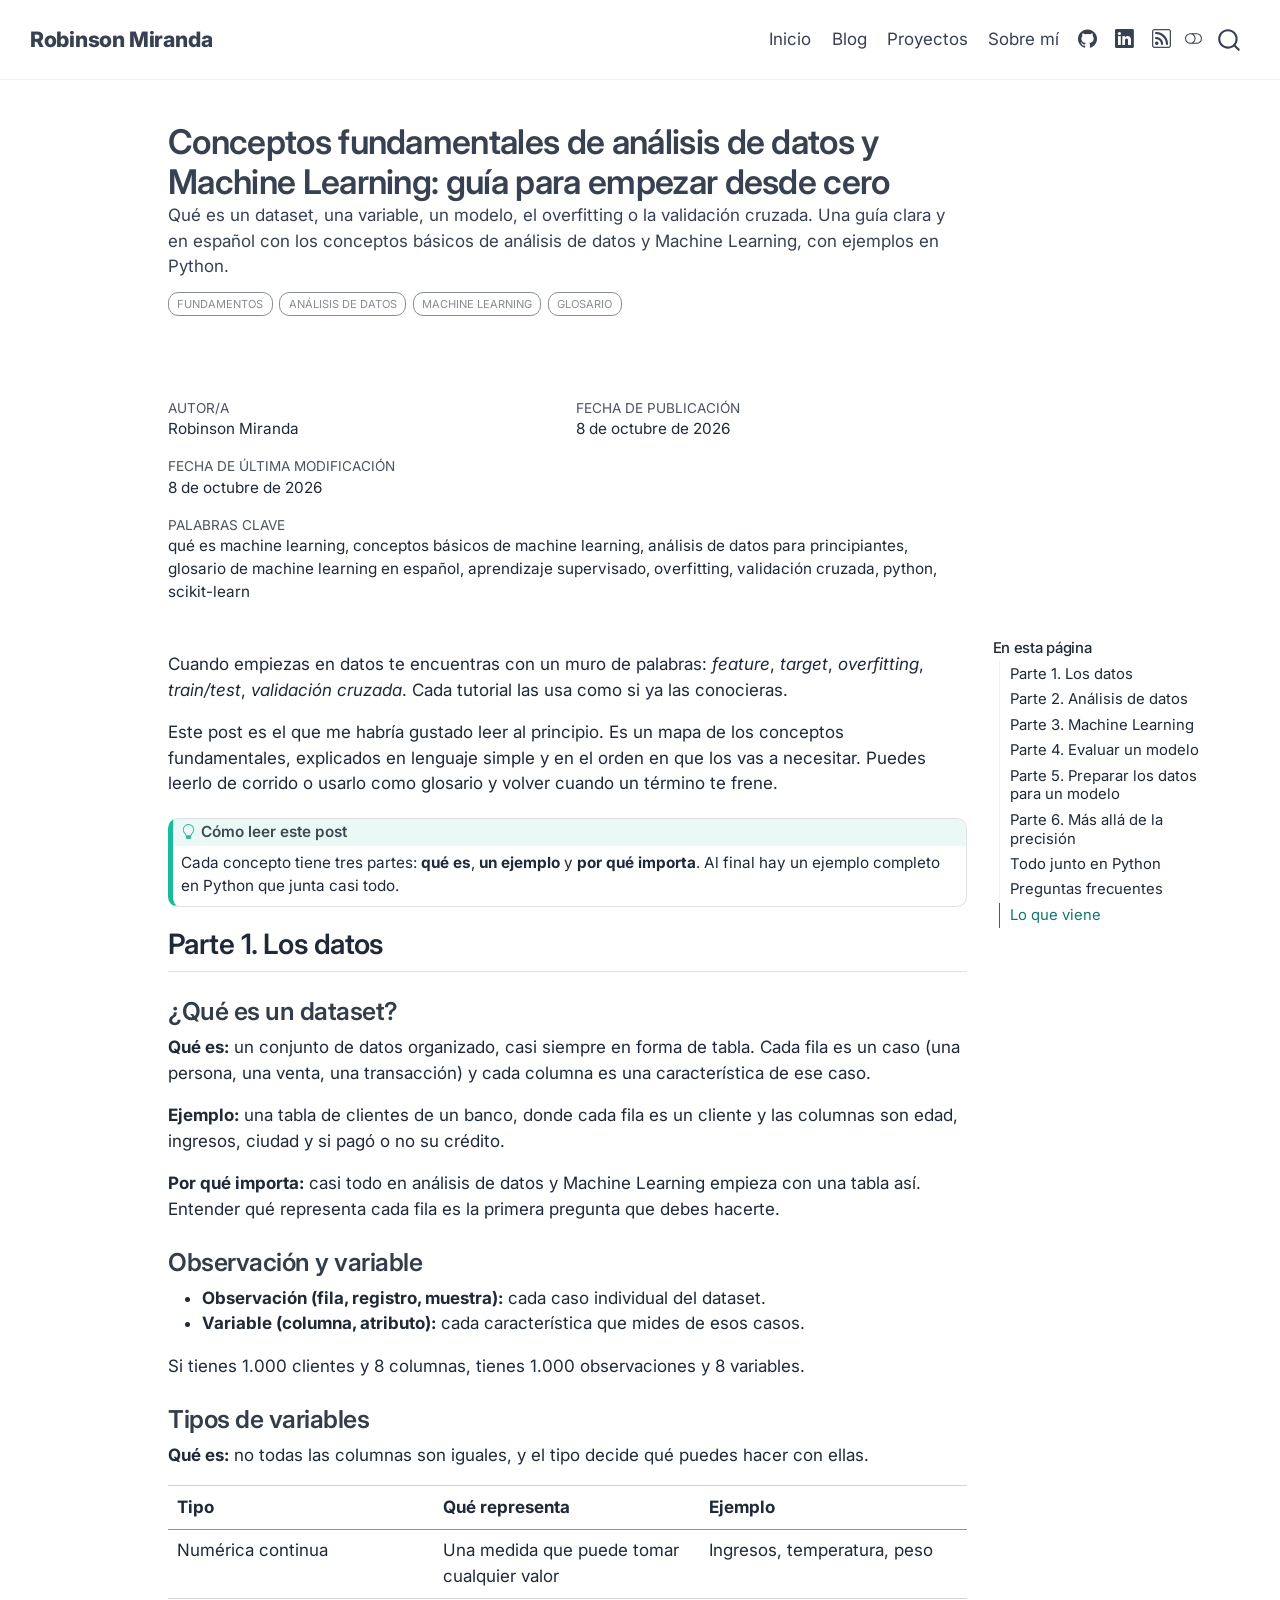
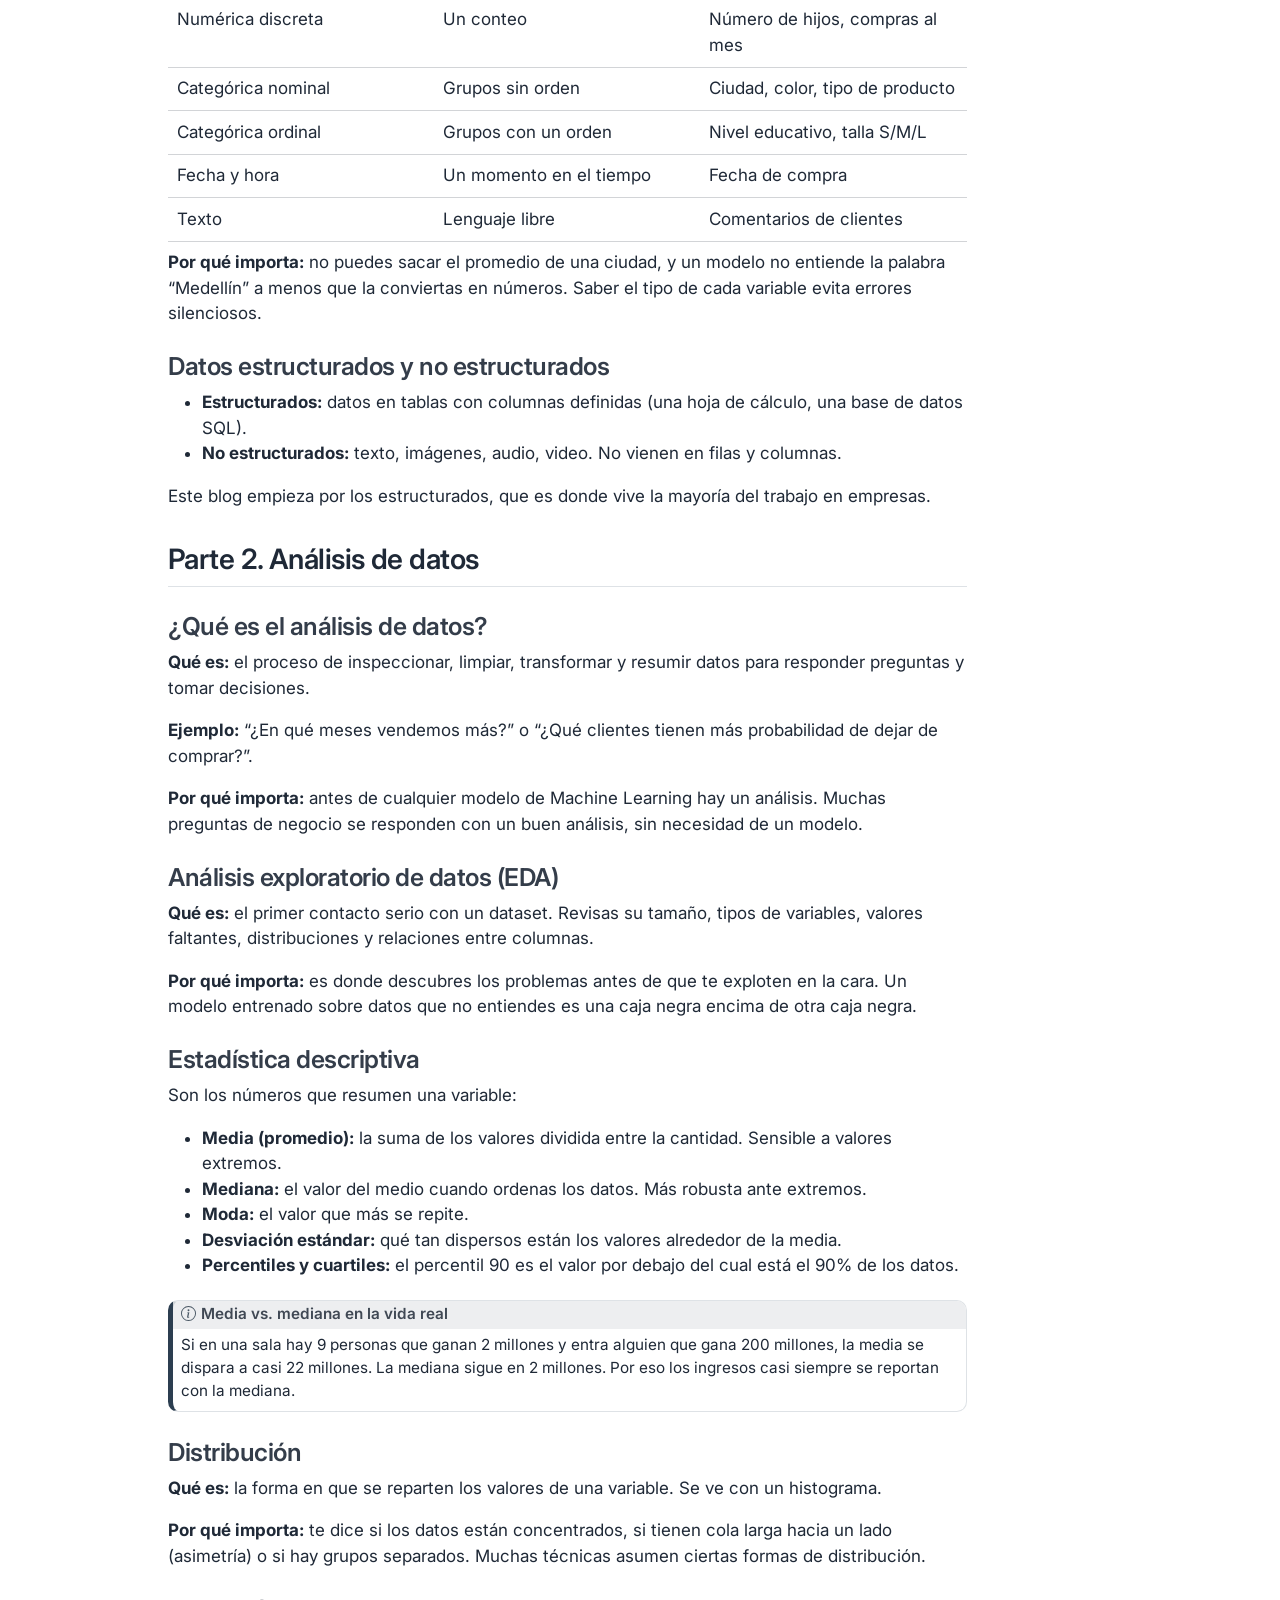
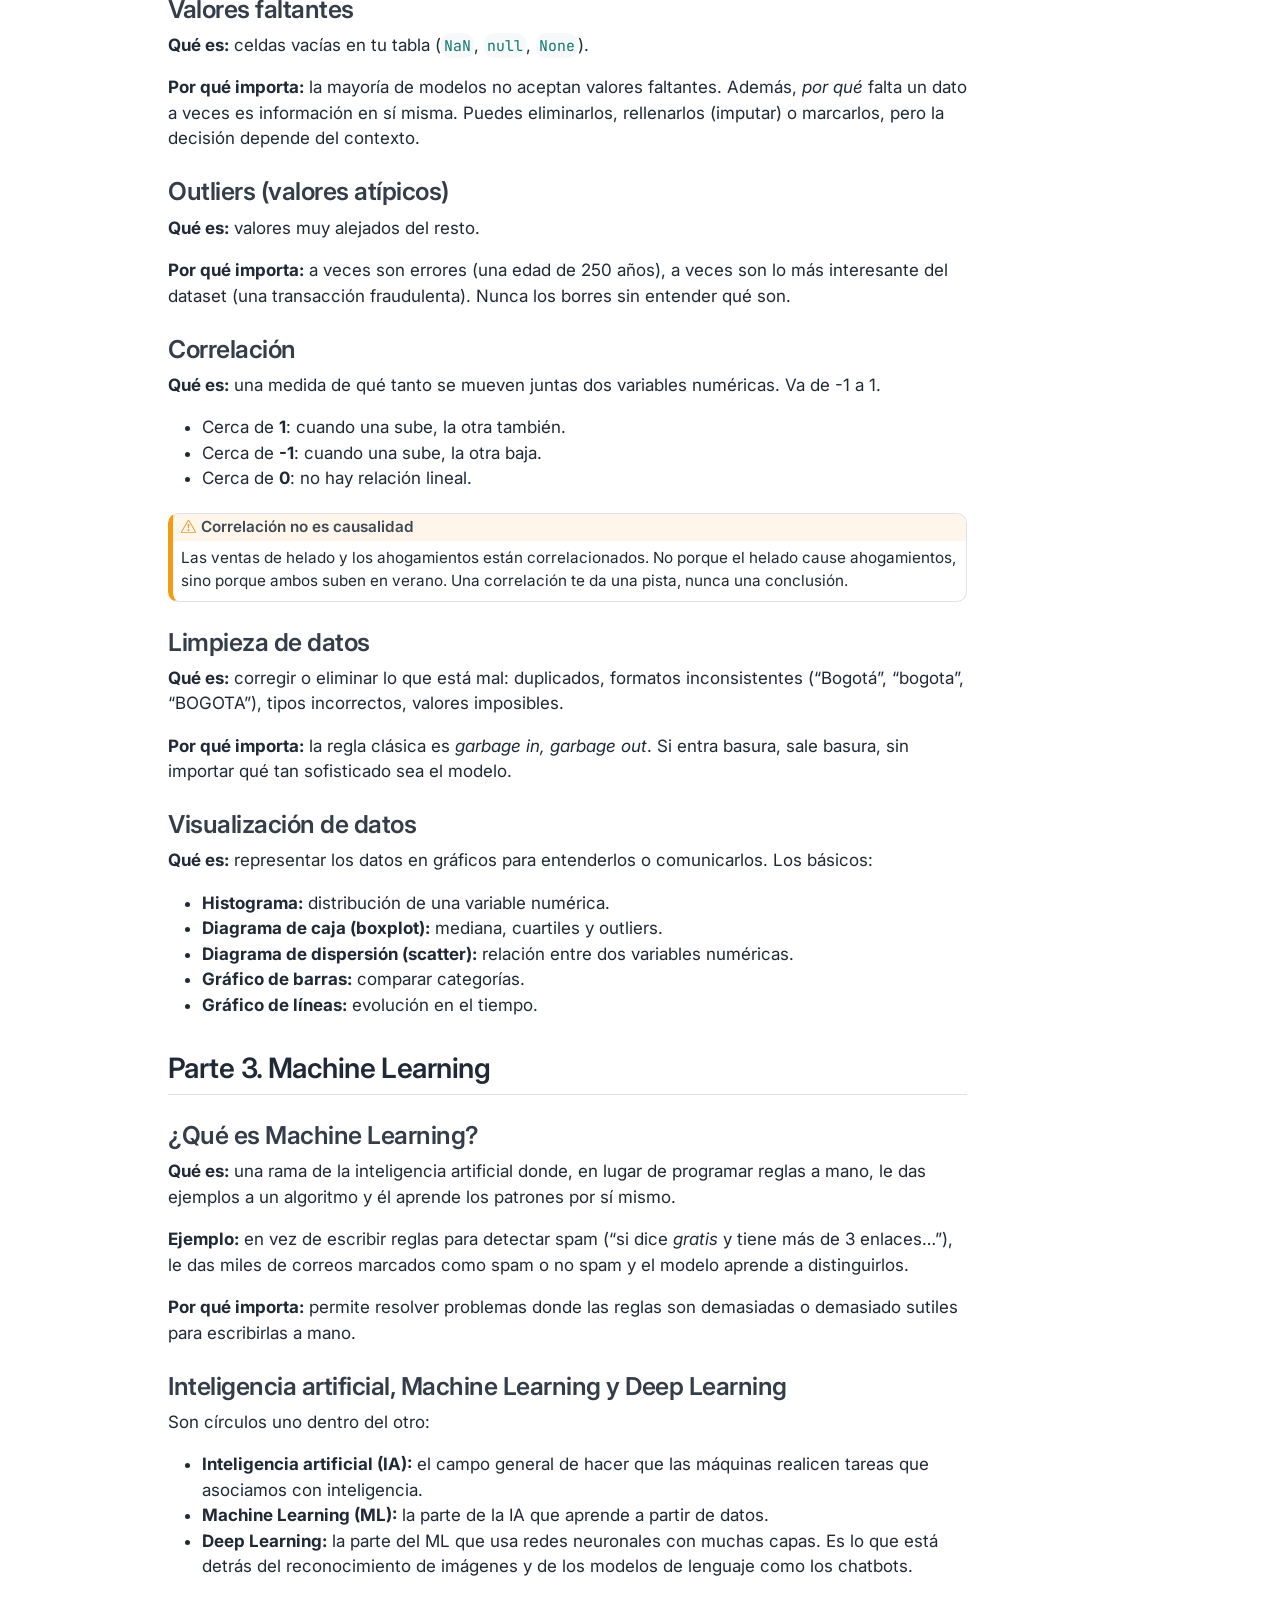
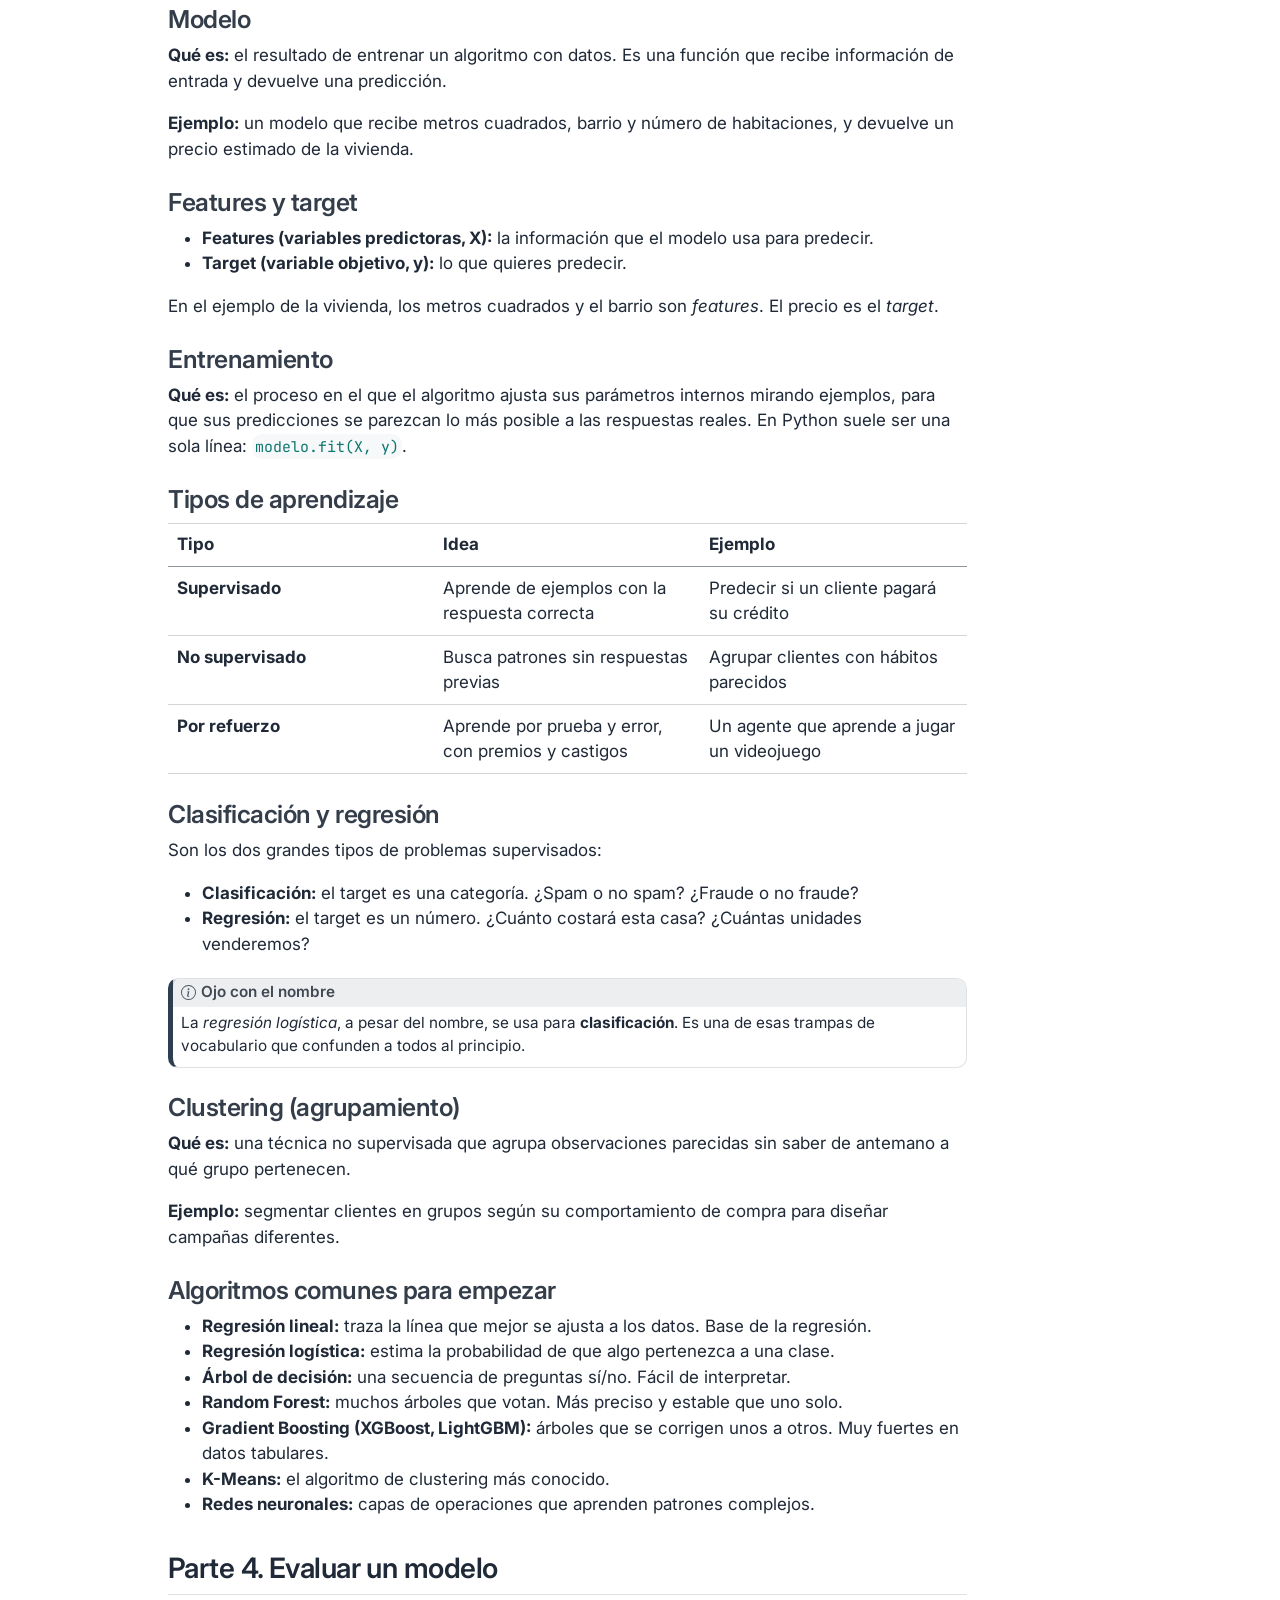
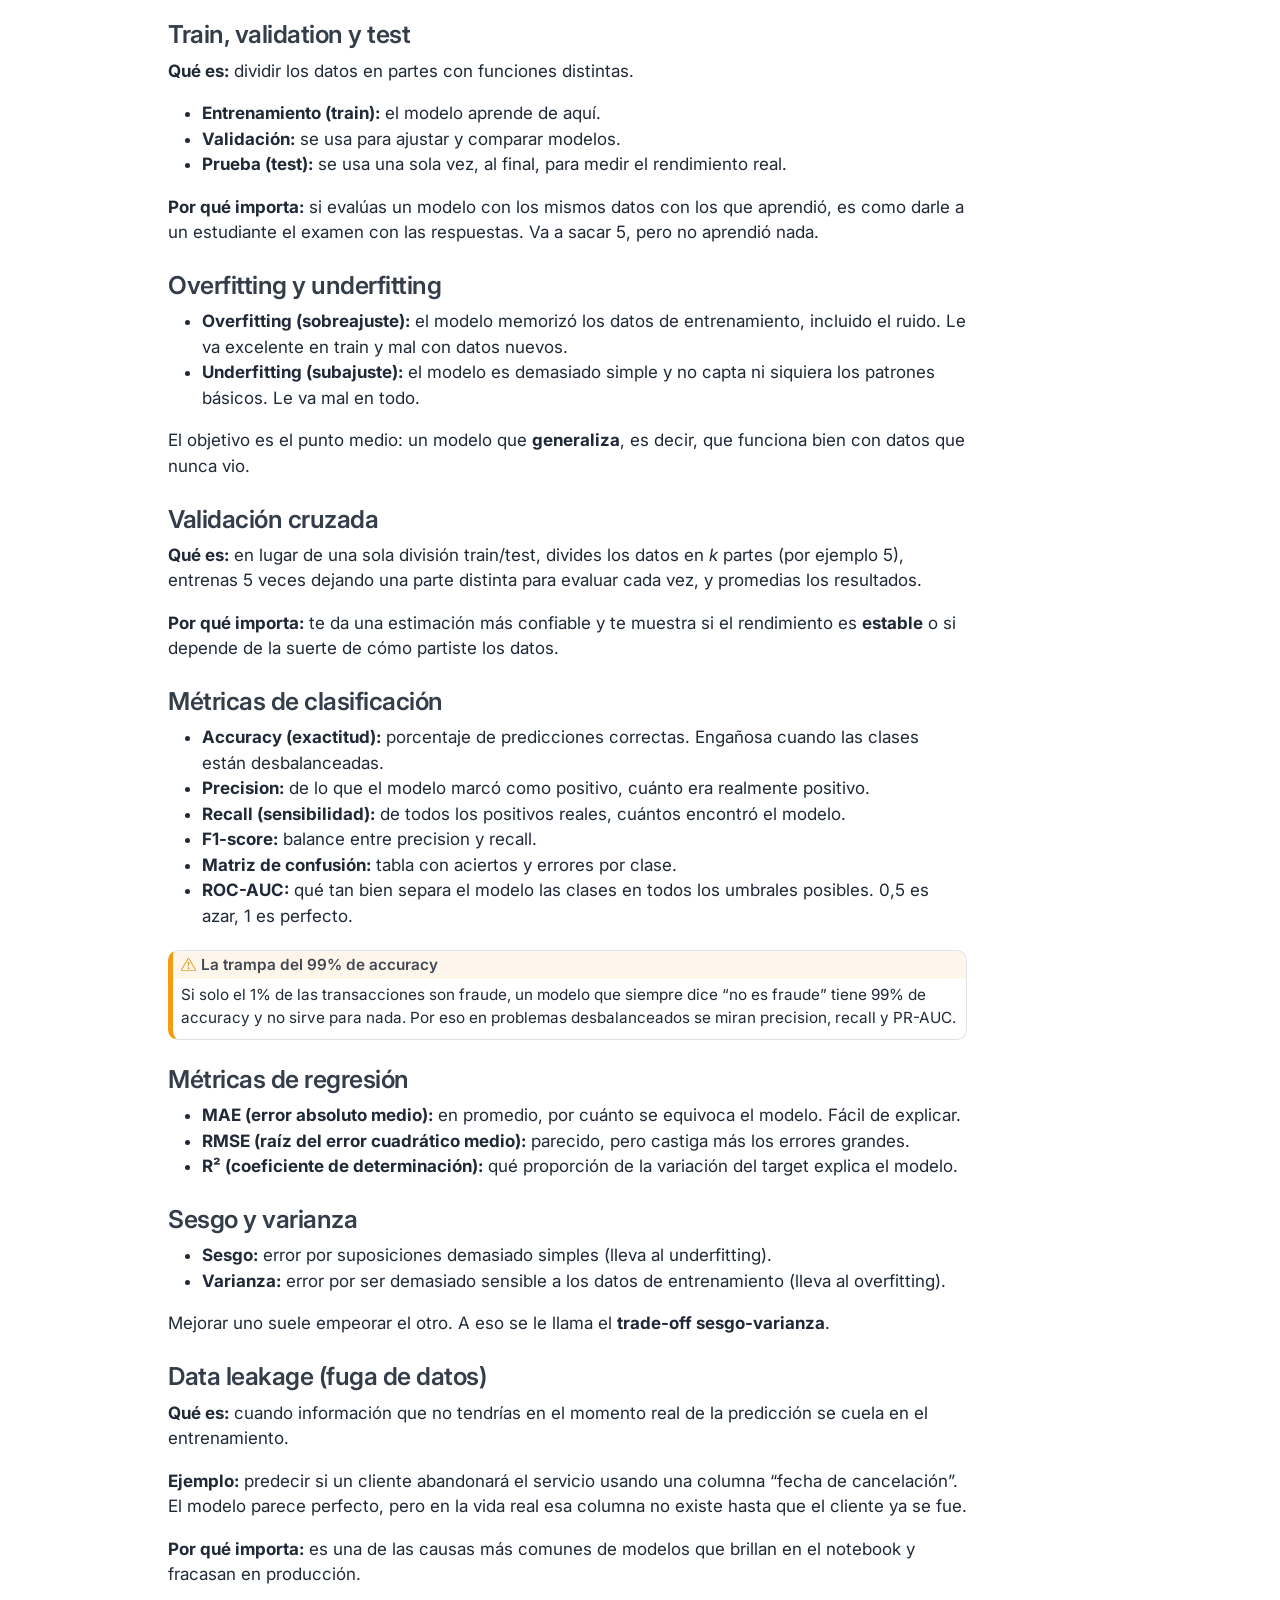
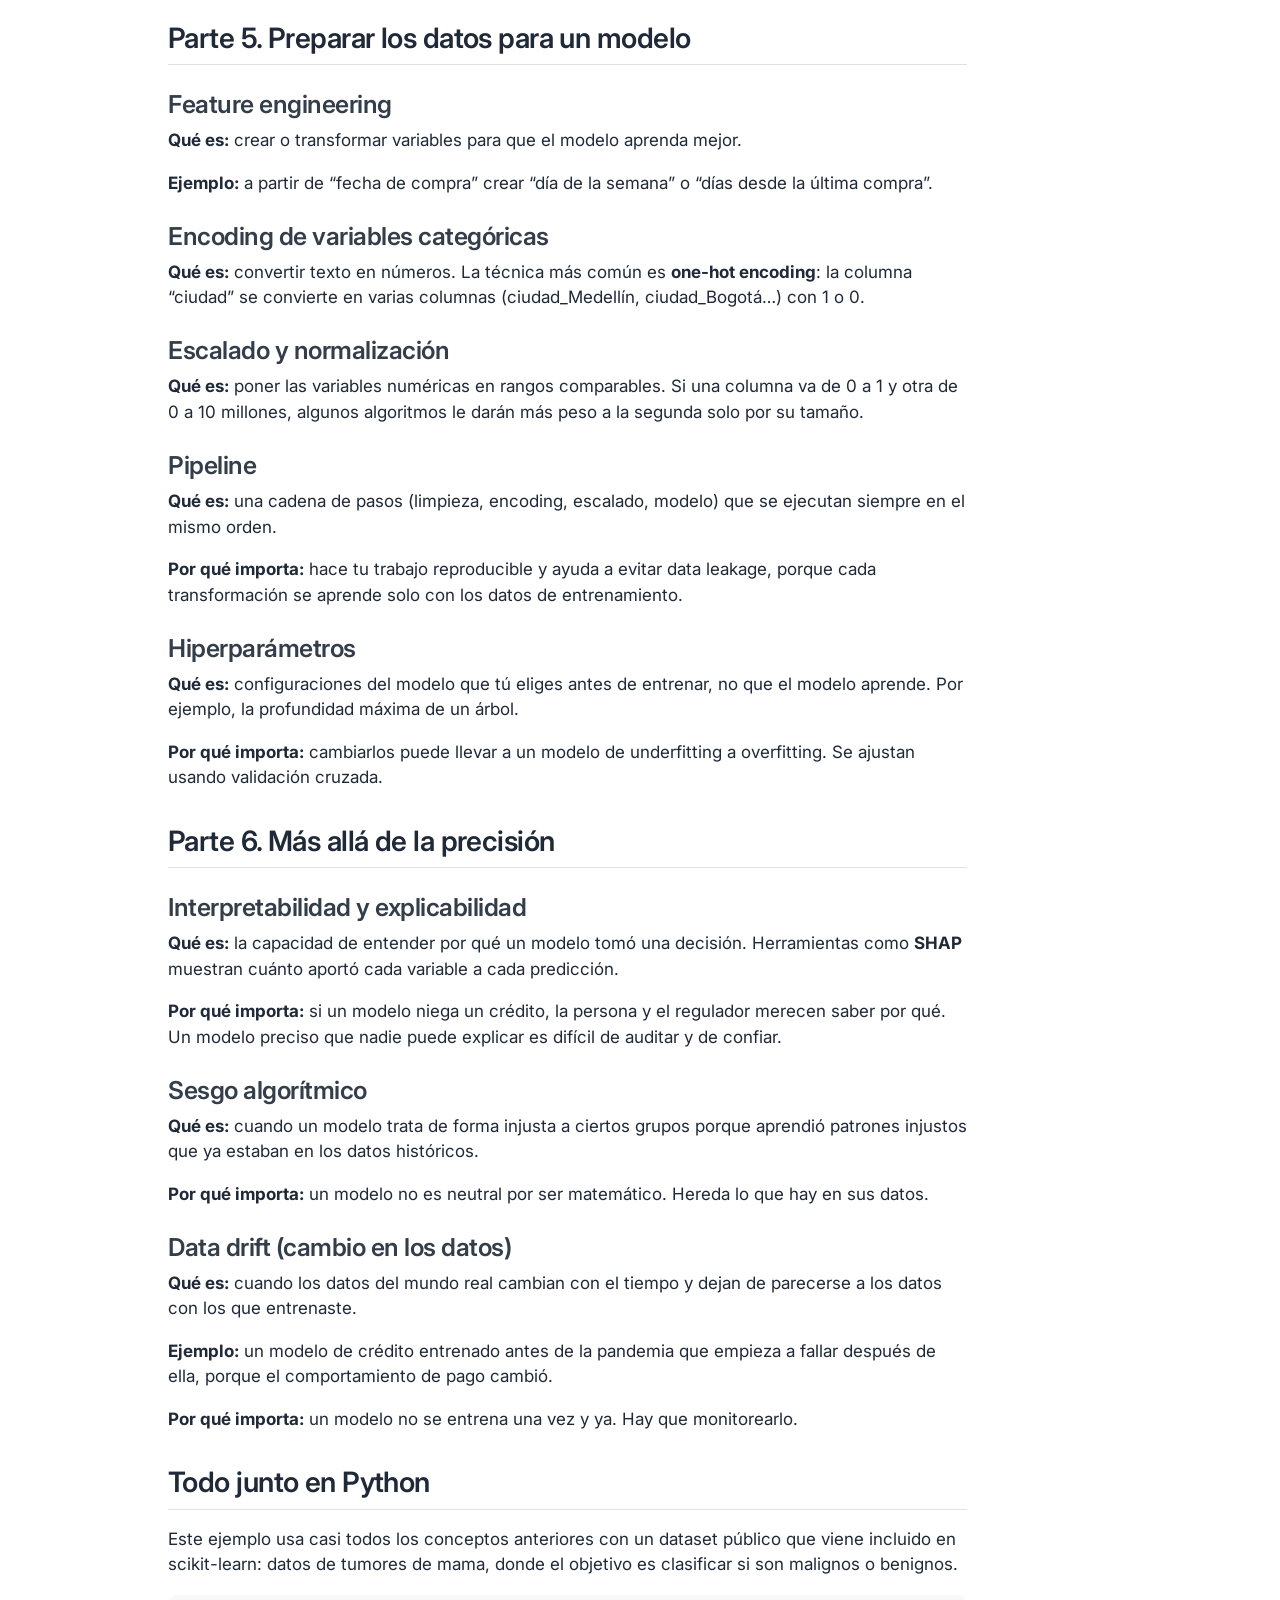
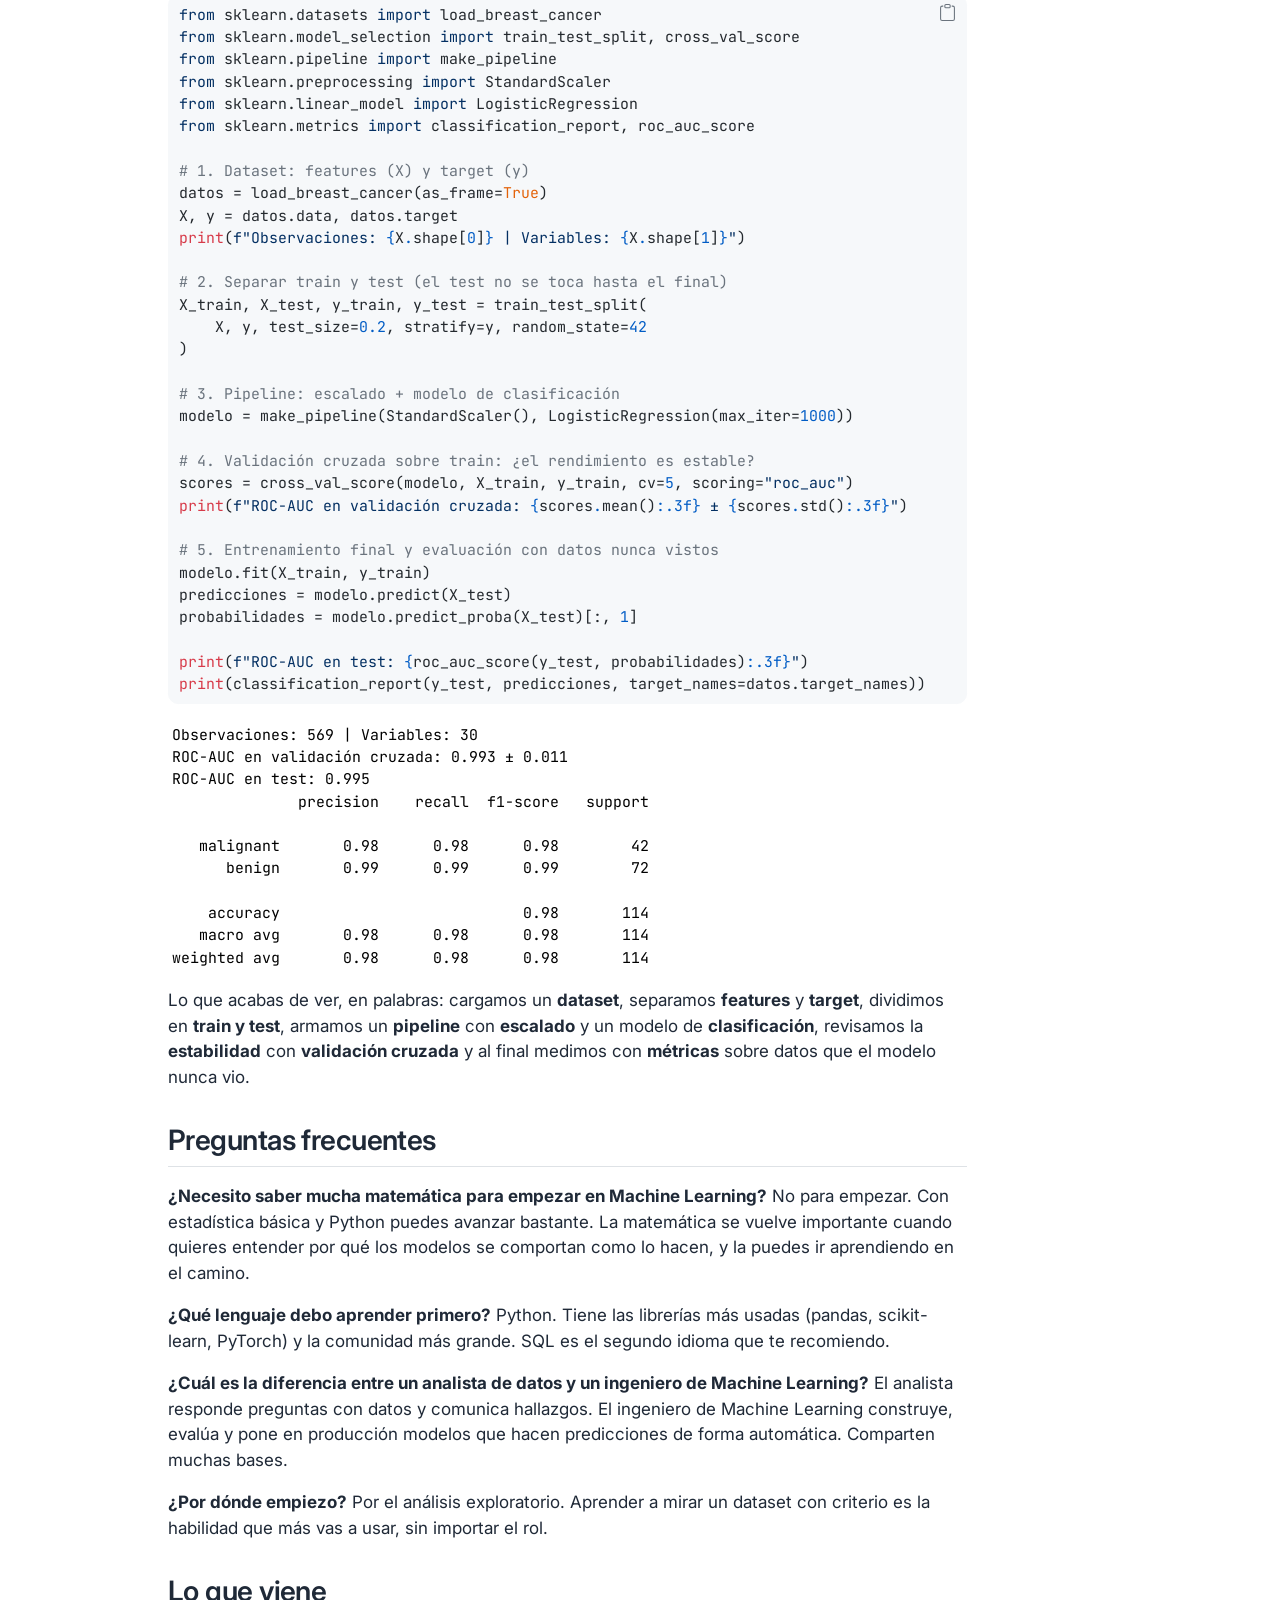
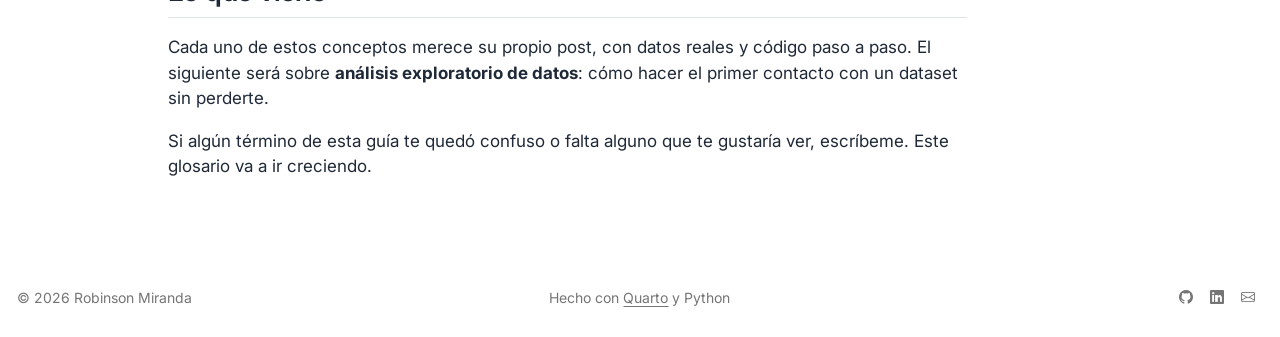
==== commit 208be420: "Built site for gh-pages" ====
--- a/posts/conceptos-basicos-analisis-de-datos-machine-learning/index.html
+++ b/posts/conceptos-basicos-analisis-de-datos-machine-learning/index.html
@@ -117,15 +117,21 @@
   }
 }</script>
 <style>html{ scroll-behavior: smooth; }</style>
+<script type="application/ld+json">{"@context": "https://schema.org", "@type": "BlogPosting", "headline": "Conceptos básicos de análisis de datos y Machine Learning: guía para empezar desde cero", "inLanguage": "es", "datePublished": "2026-10-08", "dateModified": "2026-10-08", "image": "https://robinsonmirandaco.github.io/posts/conceptos-basicos-analisis-de-datos-machine-learning/portada.jpg", "mainEntityOfPage": "https://robinsonmirandaco.github.io/posts/conceptos-basicos-analisis-de-datos-machine-learning/", "author": {"@type": "Person", "name": "Robinson Miranda", "url": "https://robinsonmirandaco.github.io/about.html", "sameAs": ["https://github.com/robinsonmirandaco", "https://www.linkedin.com/in/robinsonmirandaco/"]}, "keywords": "machine learning, análisis de datos, glosario, python, scikit-learn, overfitting, validación cruzada, interpretabilidad, explicabilidad"}</script>
+<script type="application/ld+json">{"@context": "https://schema.org", "@type": "FAQPage", "mainEntity": [{"@type": "Question", "name": "¿Necesito saber mucha matemática para empezar en Machine Learning?", "acceptedAnswer": {"@type": "Answer", "text": "No para empezar. Con estadística básica y Python puedes avanzar bastante. La matemática se vuelve importante cuando quieres entender por qué los modelos se comportan como lo hacen."}}, {"@type": "Question", "name": "¿Qué lenguaje debo aprender primero para análisis de datos y Machine Learning?", "acceptedAnswer": {"@type": "Answer", "text": "Python, porque tiene las librerías más usadas (pandas, scikit-learn, PyTorch) y la comunidad más grande. SQL es el segundo idioma recomendado."}}, {"@type": "Question", "name": "¿Cuál es la diferencia entre un analista de datos y un ingeniero de Machine Learning?", "acceptedAnswer": {"@type": "Answer", "text": "El analista responde preguntas con datos y comunica hallazgos. El ingeniero de Machine Learning construye, evalúa y pone en producción modelos que hacen predicciones de forma automática."}}, {"@type": "Question", "name": "¿Qué es el overfitting en Machine Learning?", "acceptedAnswer": {"@type": "Answer", "text": "Es cuando un modelo memoriza los datos de entrenamiento, incluido el ruido, y por eso funciona muy bien con ellos pero mal con datos nuevos."}}, {"@type": "Question", "name": "¿Cuál es la diferencia entre interpretabilidad y explicabilidad?", "acceptedAnswer": {"@type": "Answer", "text": "La interpretabilidad es cuando el propio modelo se puede entender directamente, como los coeficientes de una regresión logística. La explicabilidad es cuando se usa una herramienta externa, como SHAP o LIME, para aproximar por qué un modelo complejo tomó sus decisiones."}}]}</script>
 
 
 <link rel="stylesheet" href="../../styles.css">
-<meta property="og:title" content="Conceptos fundamentales de análisis de datos y Machine Learning: guía para empezar desde cero – Robinson Miranda">
-<meta property="og:description" content="Qué es un dataset, una variable, un modelo, el overfitting o la validación cruzada. Una guía clara y en español con los conceptos básicos de análisis de datos y Machine Learning, con ejemplos en Python.">
+<meta property="og:title" content="Conceptos básicos de análisis de datos y Machine Learning: guía para empezar desde cero – Robinson Miranda">
+<meta property="og:description" content="Qué es un dataset, una variable, un modelo, el overfitting, la validación cruzada o la diferencia entre interpretabilidad y explicabilidad. Una guía clara y en español con los conceptos básicos de análisis de datos y Machine Learning, con ejemplos en Python.">
+<meta property="og:image" content="https://robinsonmirandaco.github.io/posts/conceptos-basicos-analisis-de-datos-machine-learning/portada.jpg">
 <meta property="og:site_name" content="Robinson Miranda">
-<meta name="twitter:title" content="Conceptos fundamentales de análisis de datos y Machine Learning: guía para empezar desde cero – Robinson Miranda">
-<meta name="twitter:description" content="Qué es un dataset, una variable, un modelo, el overfitting o la validación cruzada. Una guía clara y en español con los conceptos básicos de análisis de datos y Machine Learning, con ejemplos en Python.">
-<meta name="twitter:card" content="summary">
+<meta property="og:image:alt" content="Portada del post Conceptos básicos de análisis de datos y Machine Learning, de Robinson Miranda">
+<meta name="twitter:title" content="Conceptos básicos de análisis de datos y Machine Learning: guía para empezar desde cero – Robinson Miranda">
+<meta name="twitter:description" content="Qué es un dataset, una variable, un modelo, el overfitting, la validación cruzada o la diferencia entre interpretabilidad y explicabilidad. Una guía clara y en español con los conceptos básicos de análisis de datos y Machine Learning, con ejemplos en Python.">
+<meta name="twitter:image" content="https://robinsonmirandaco.github.io/posts/conceptos-basicos-analisis-de-datos-machine-learning/portada.jpg">
+<meta name="twitter:image:alt" content="Portada del post Conceptos básicos de análisis de datos y Machine Learning, de Robinson Miranda">
+<meta name="twitter:card" content="summary_large_image">
 </head>
 
 <body class="nav-fixed quarto-light"><script id="quarto-html-before-body" type="application/javascript">
@@ -391,6 +397,12 @@
       </div>
     </div>
     
+      <div>
+      <div class="quarto-title-meta-heading">Fecha de última modificación</div>
+      <div class="quarto-title-meta-contents">
+        <p class="date-modified">8 de octubre de 2026</p>
+      </div>
+    </div>
       
     </div>
     
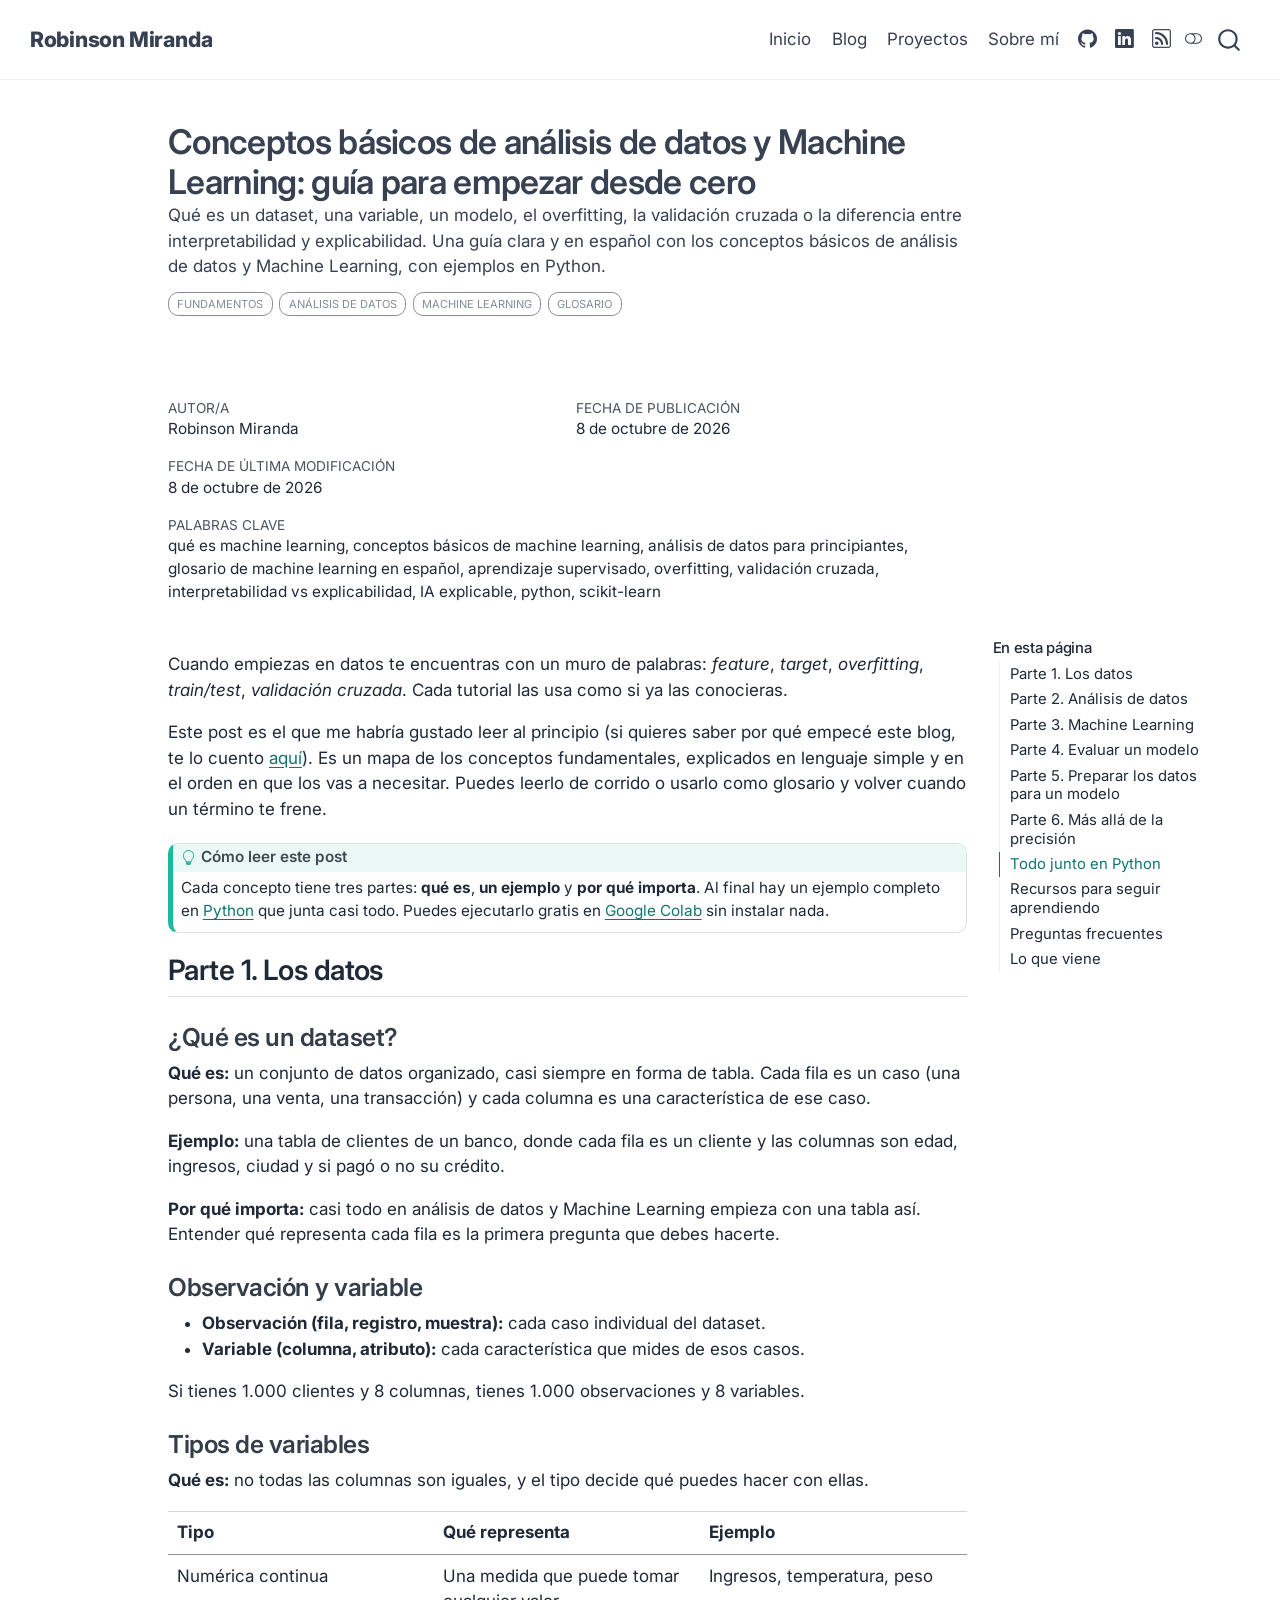
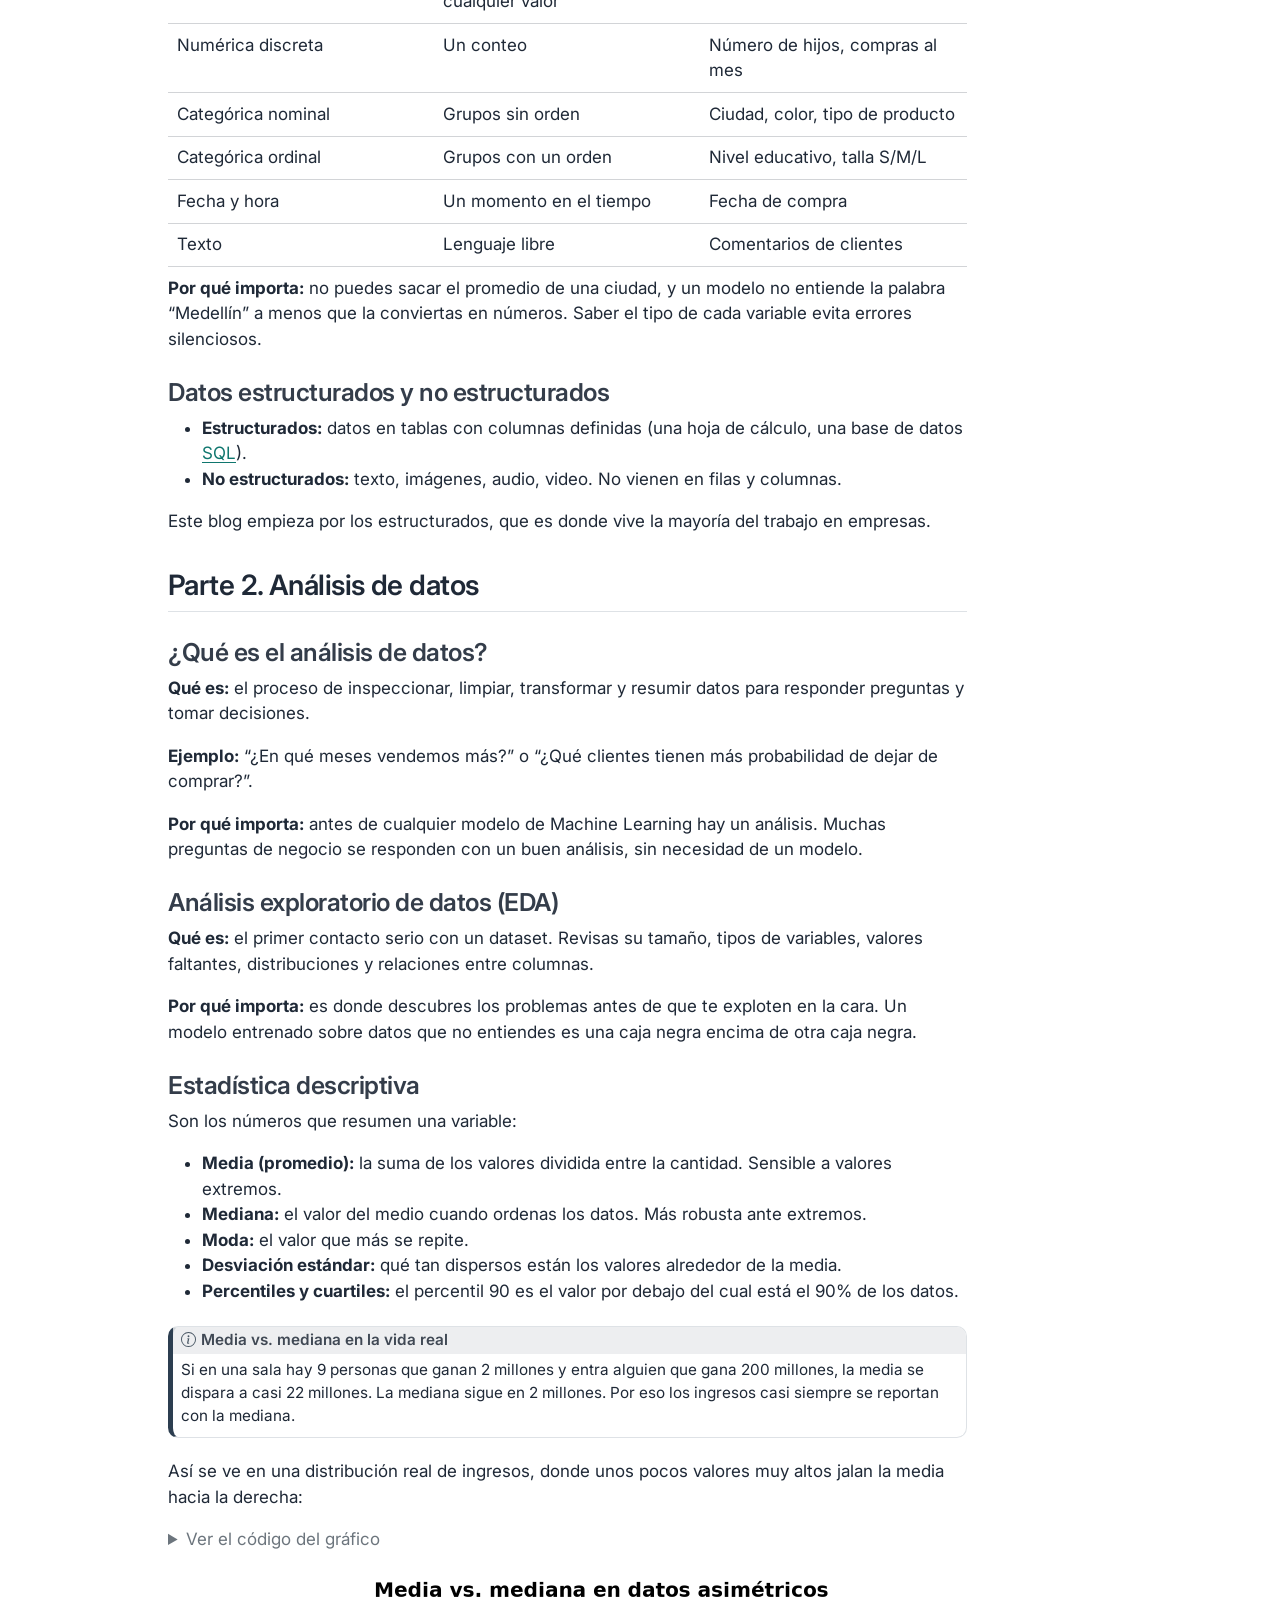
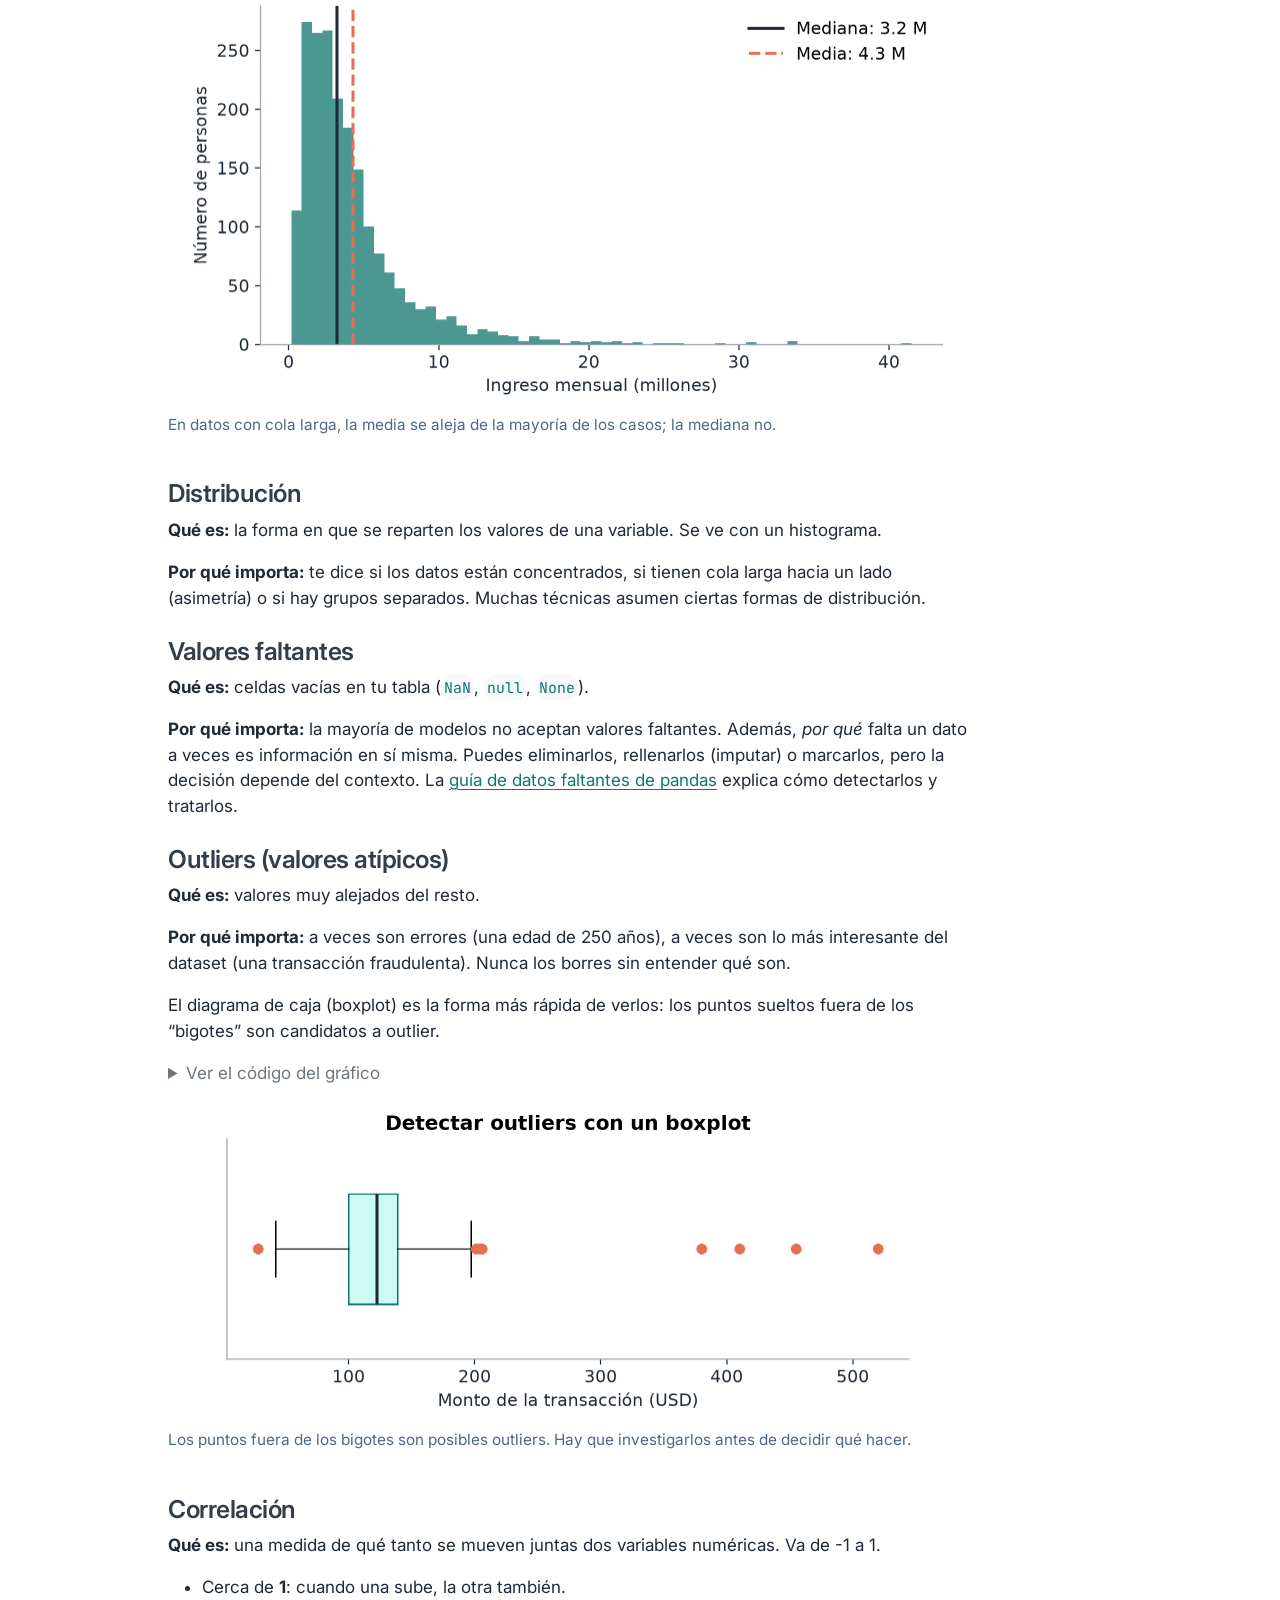
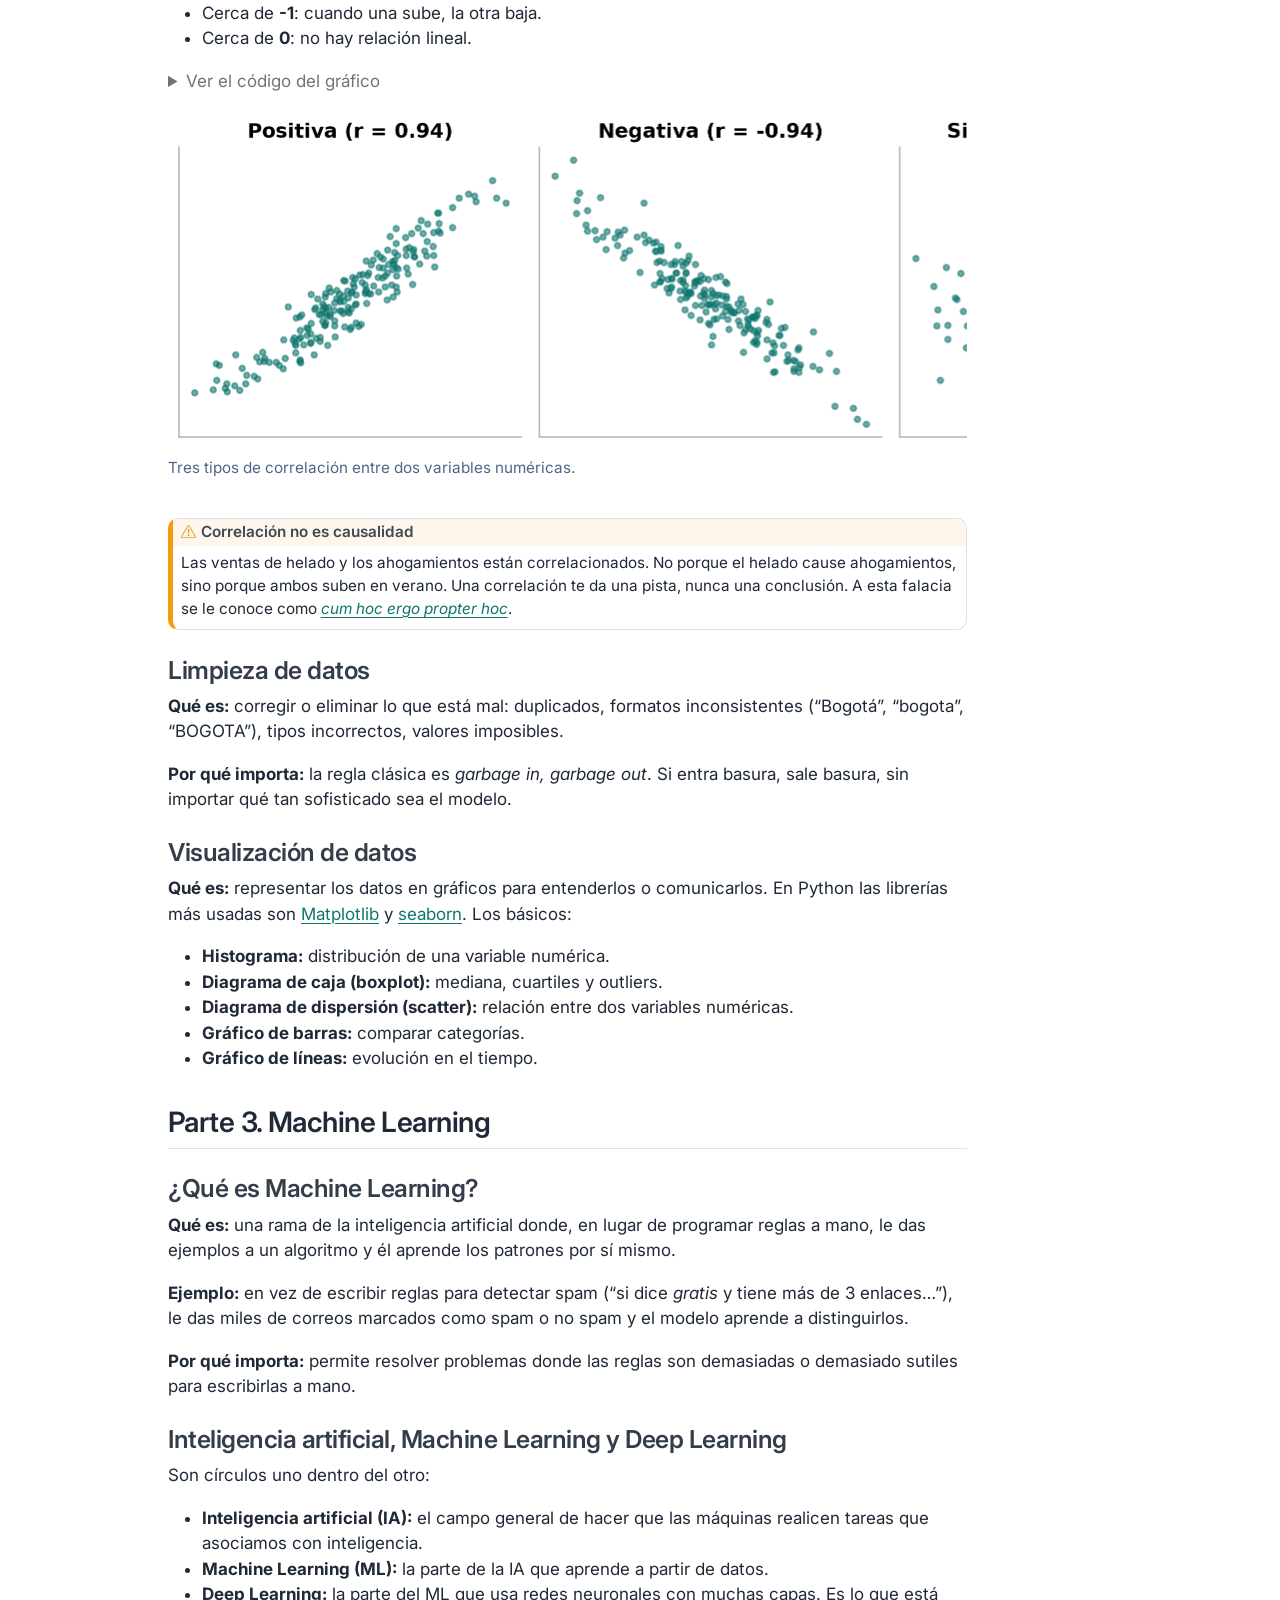
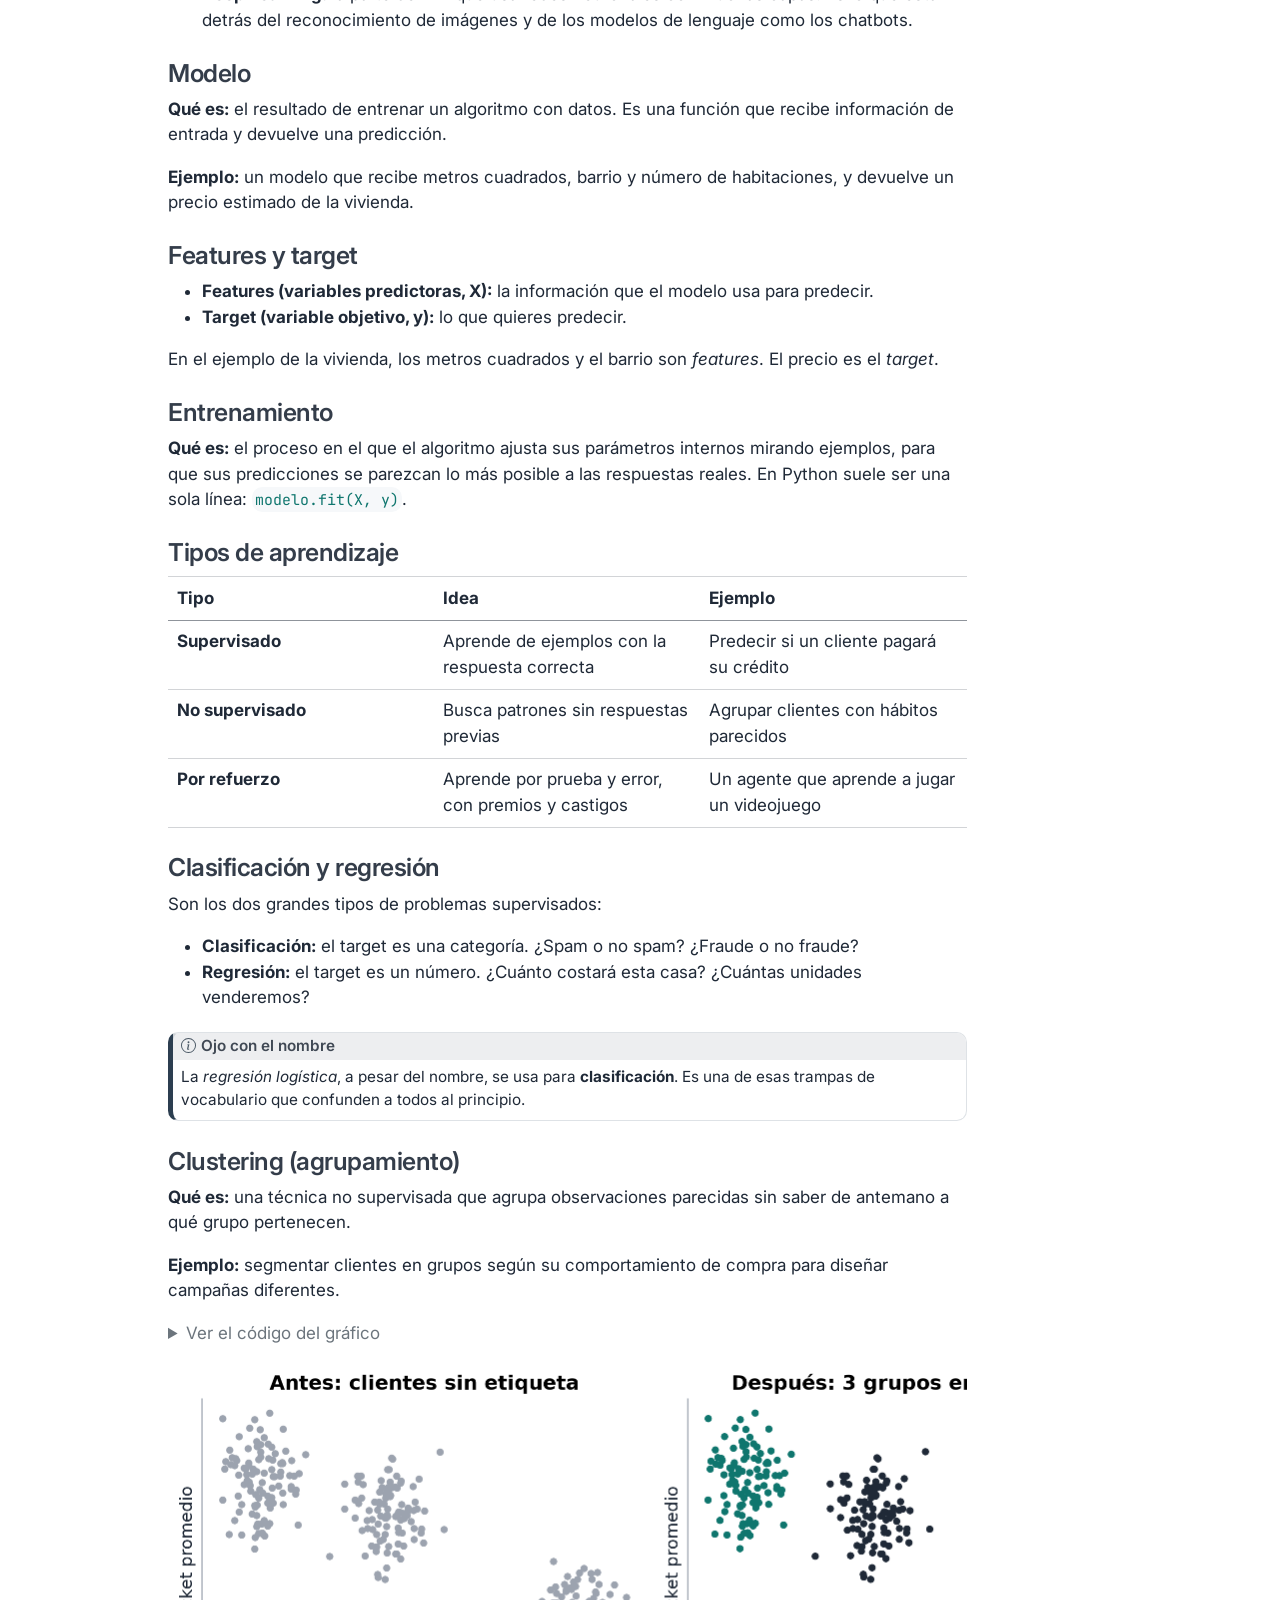
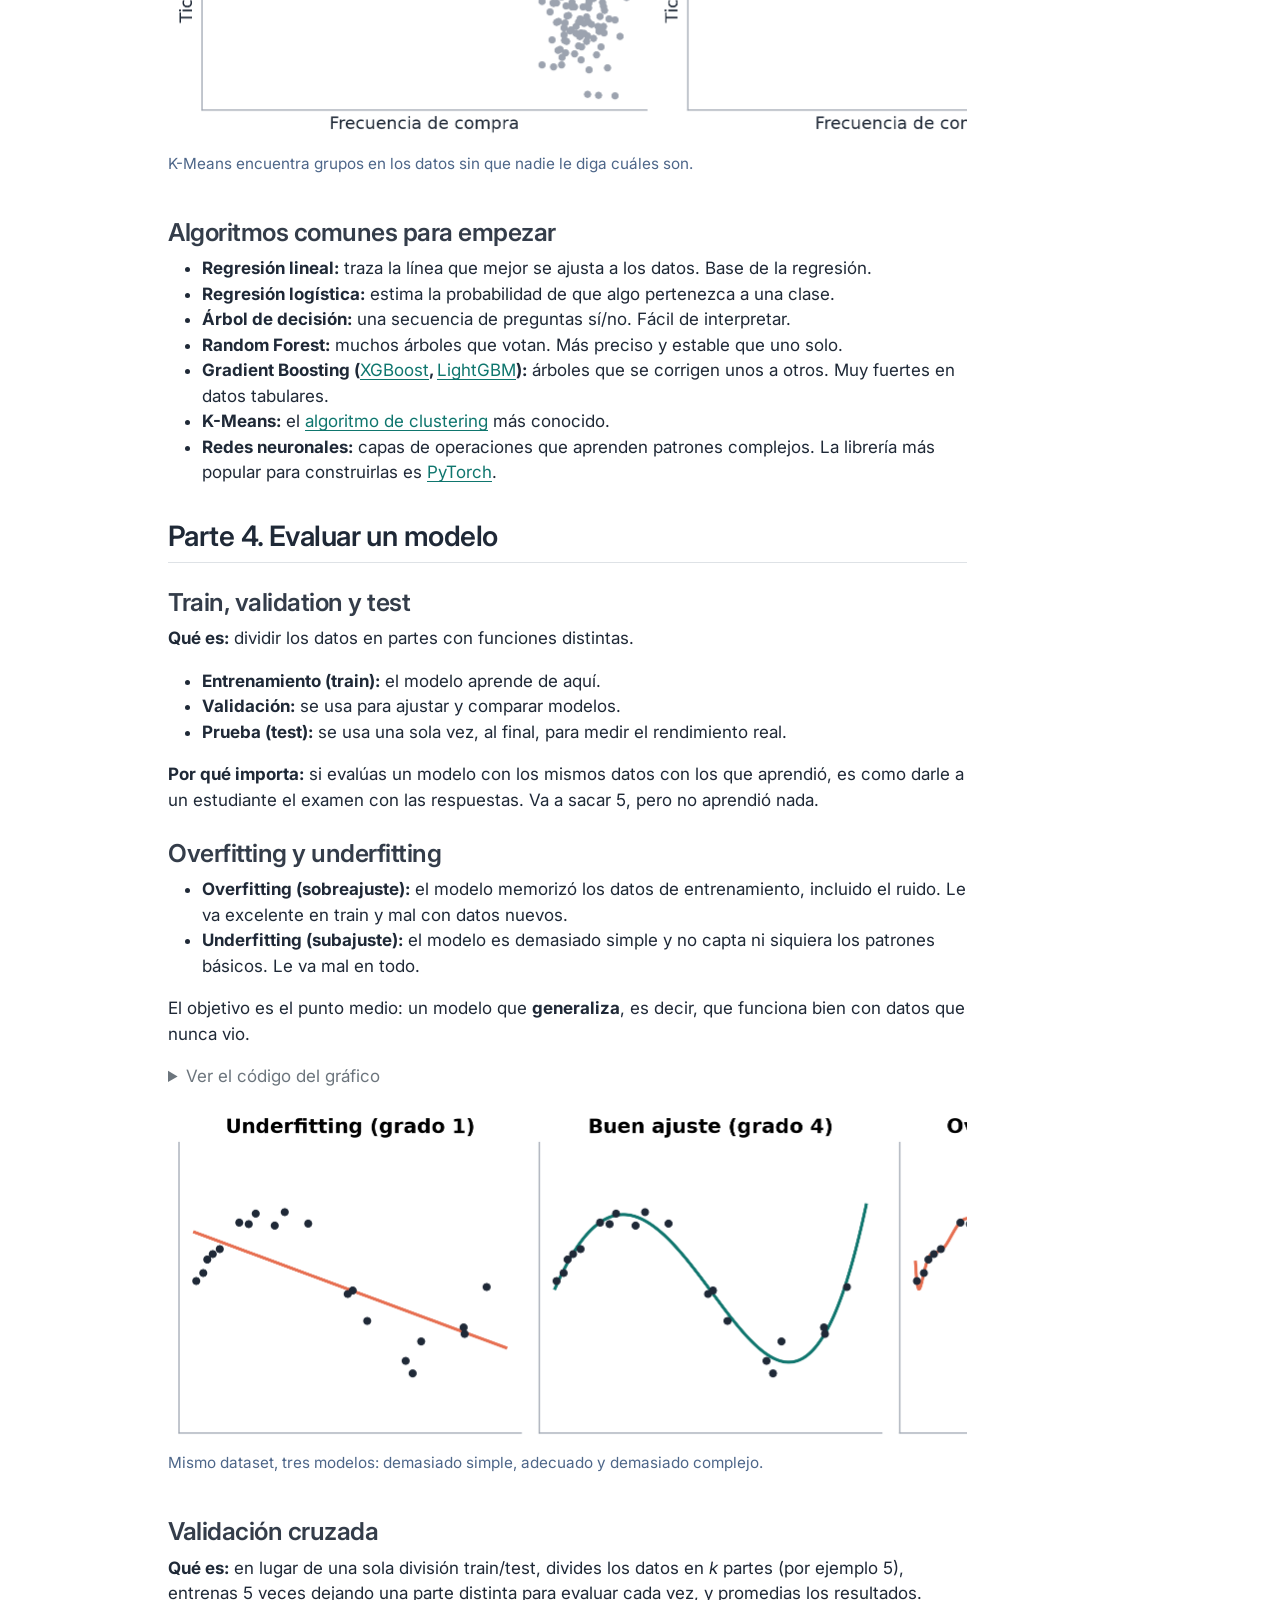
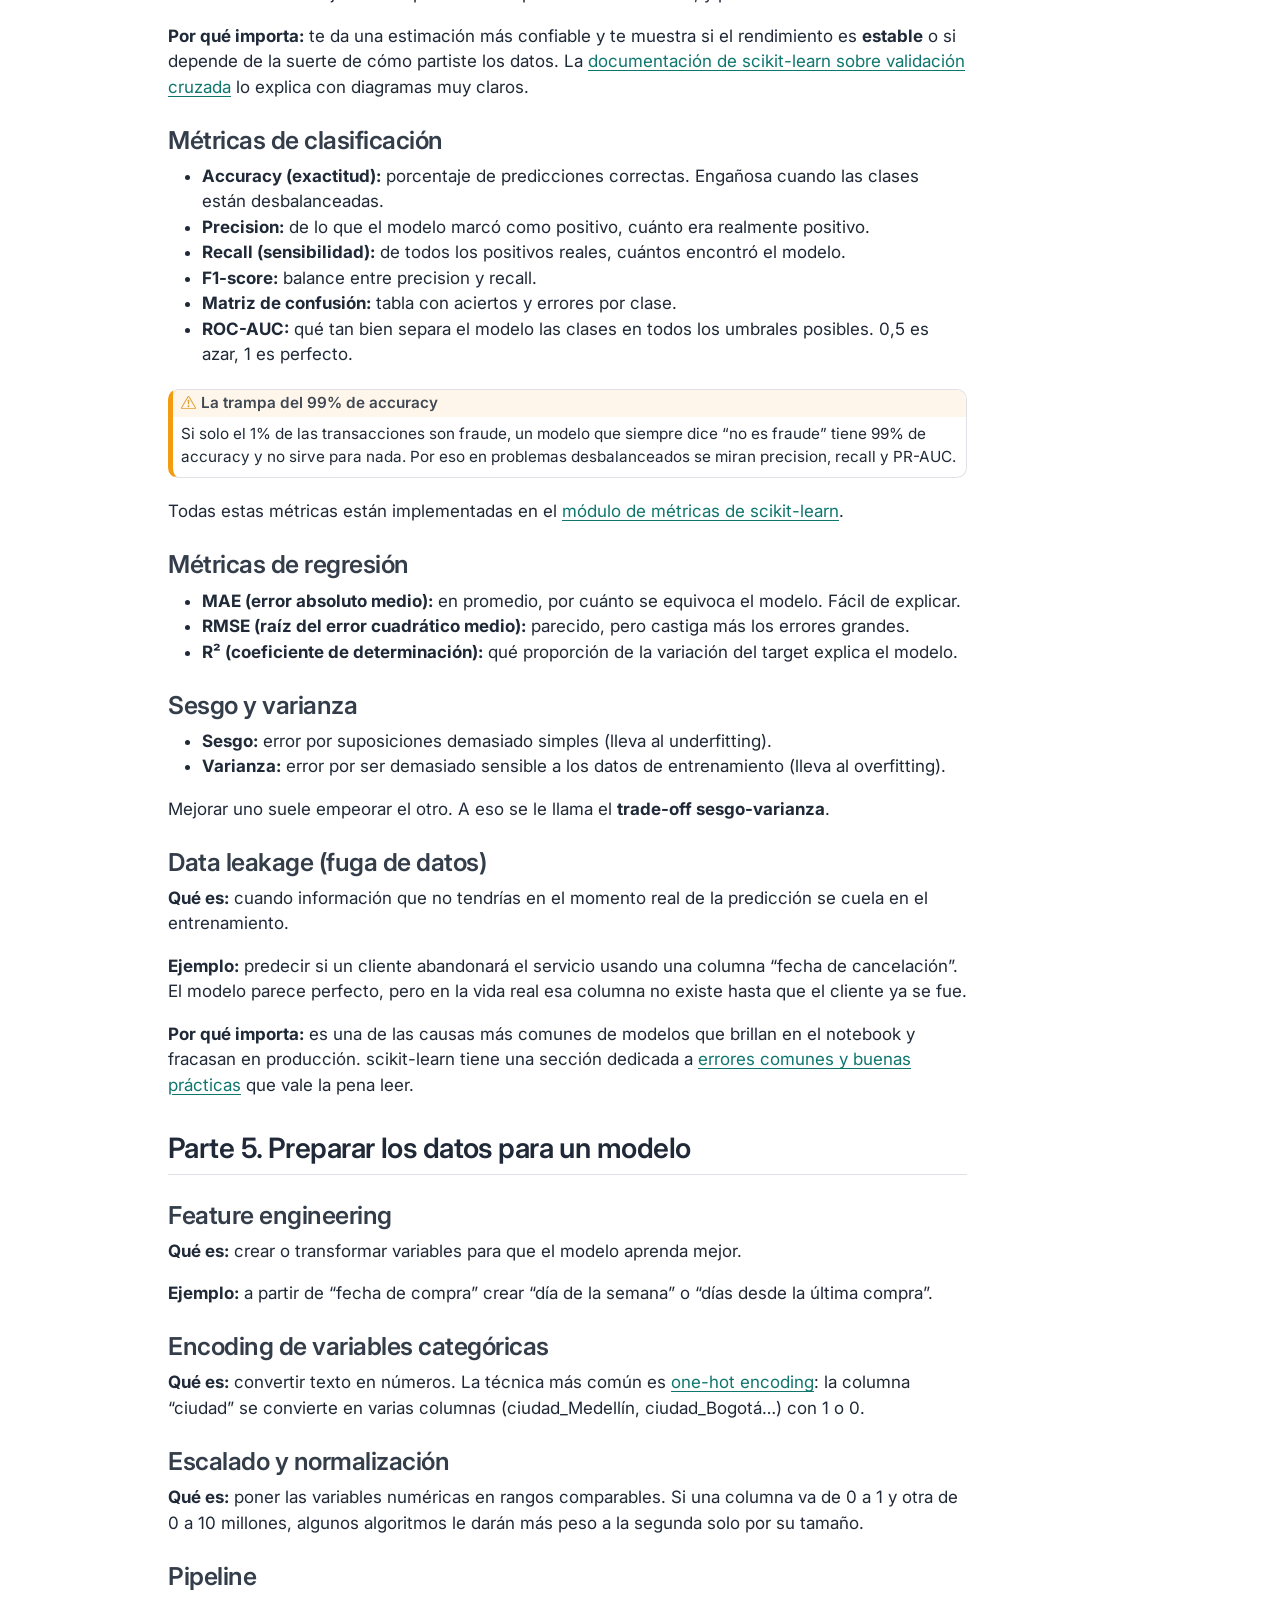
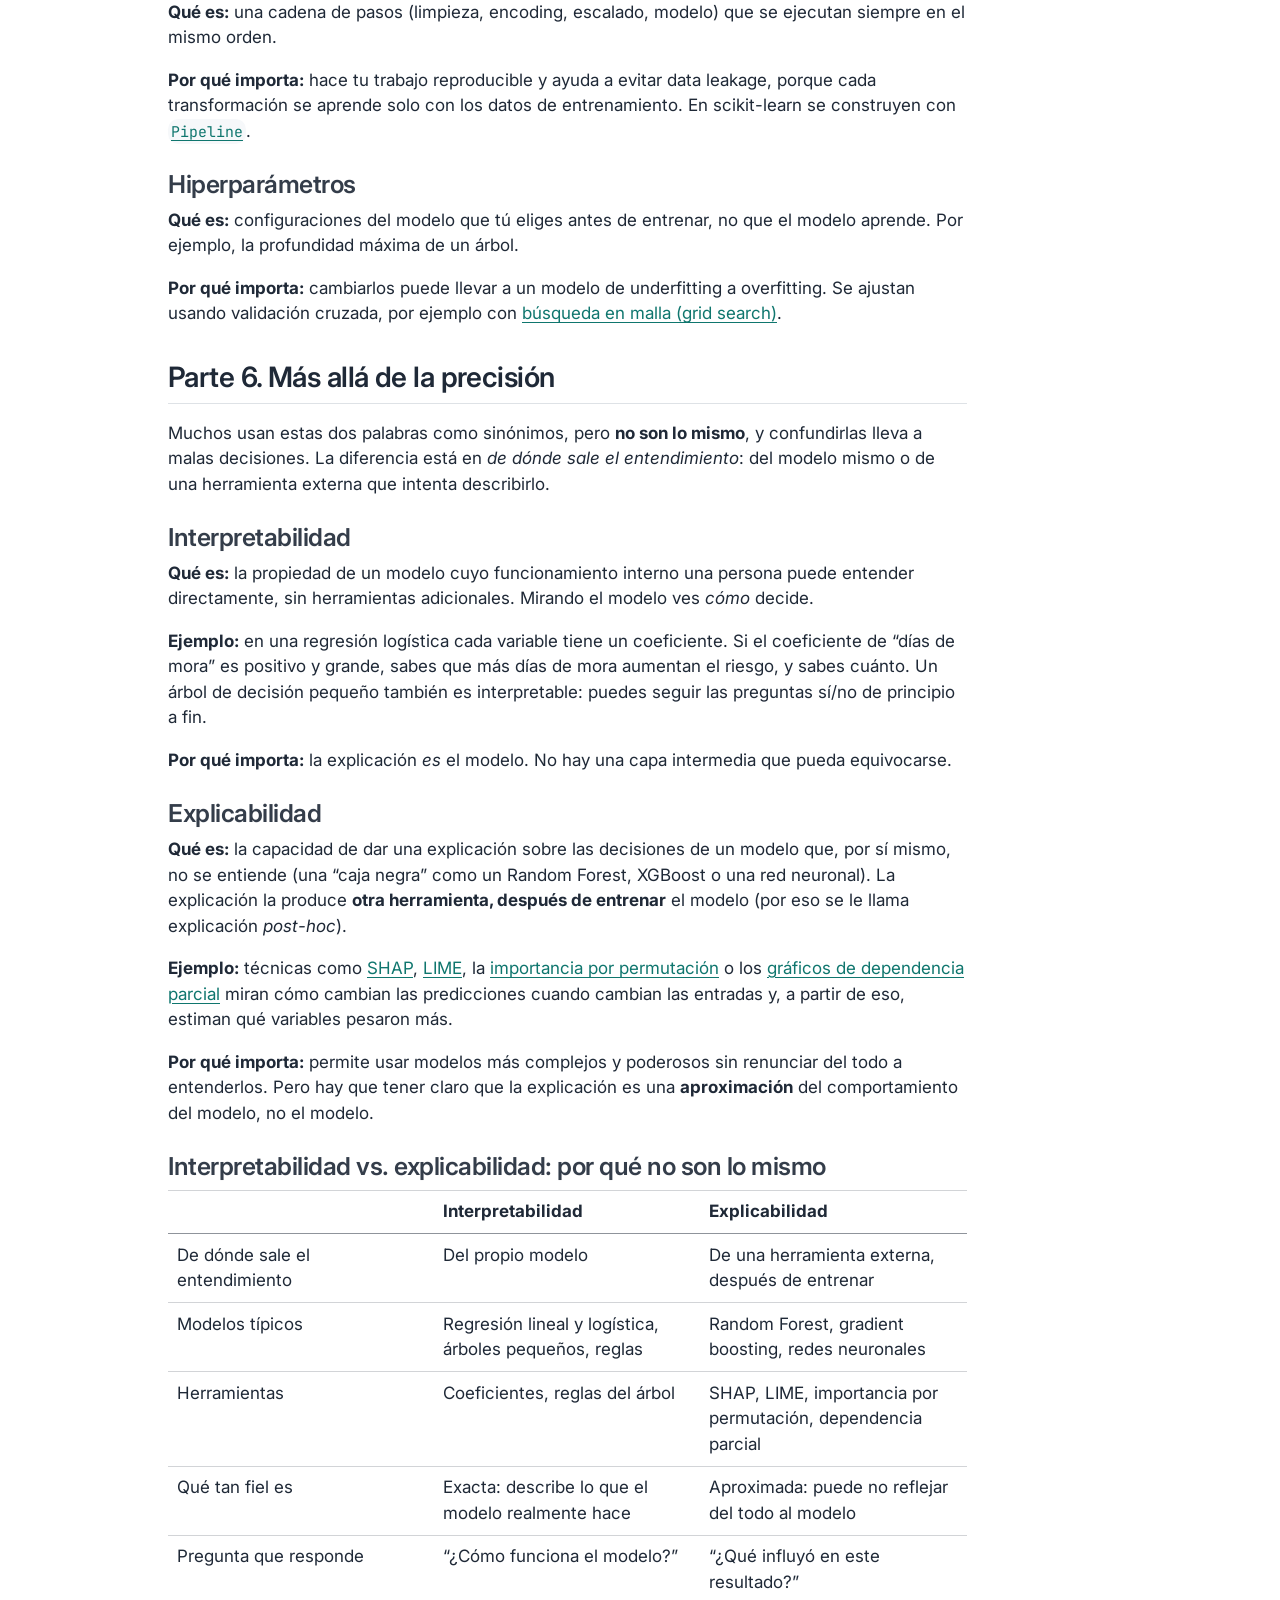
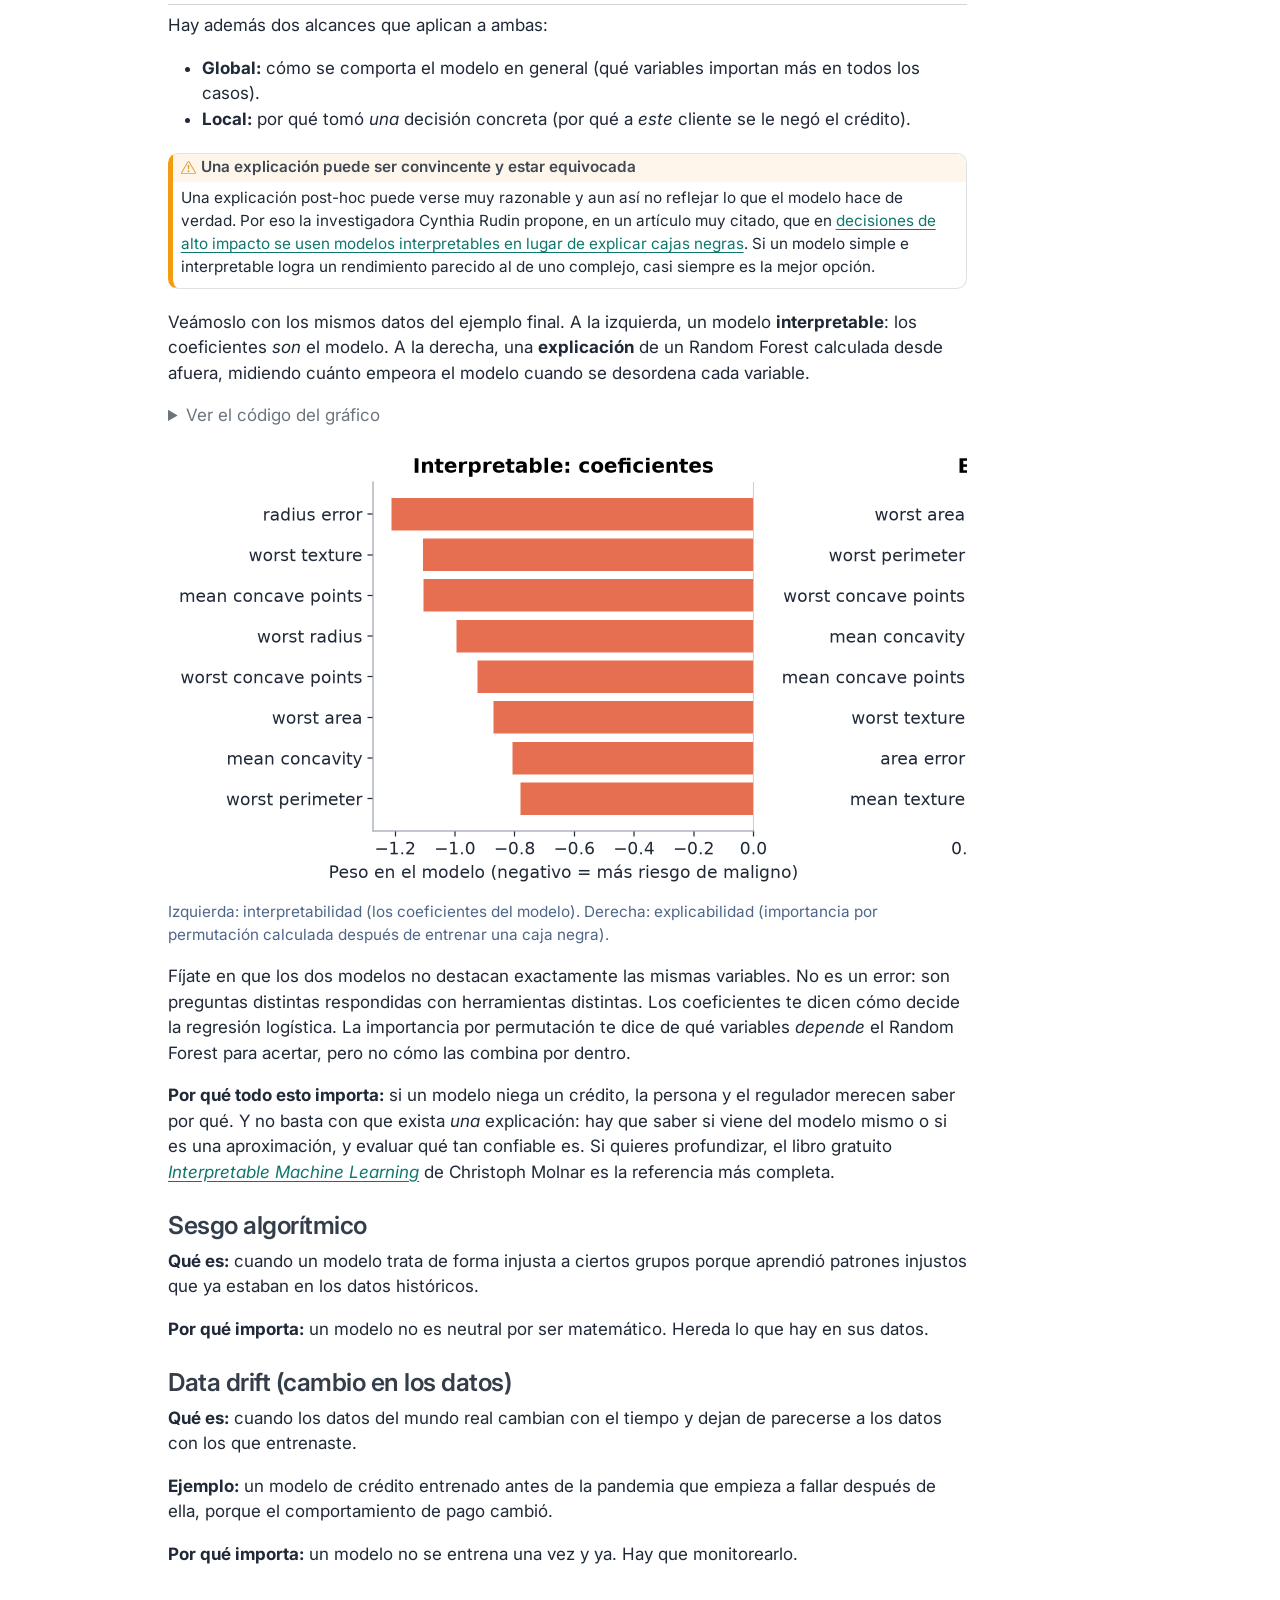
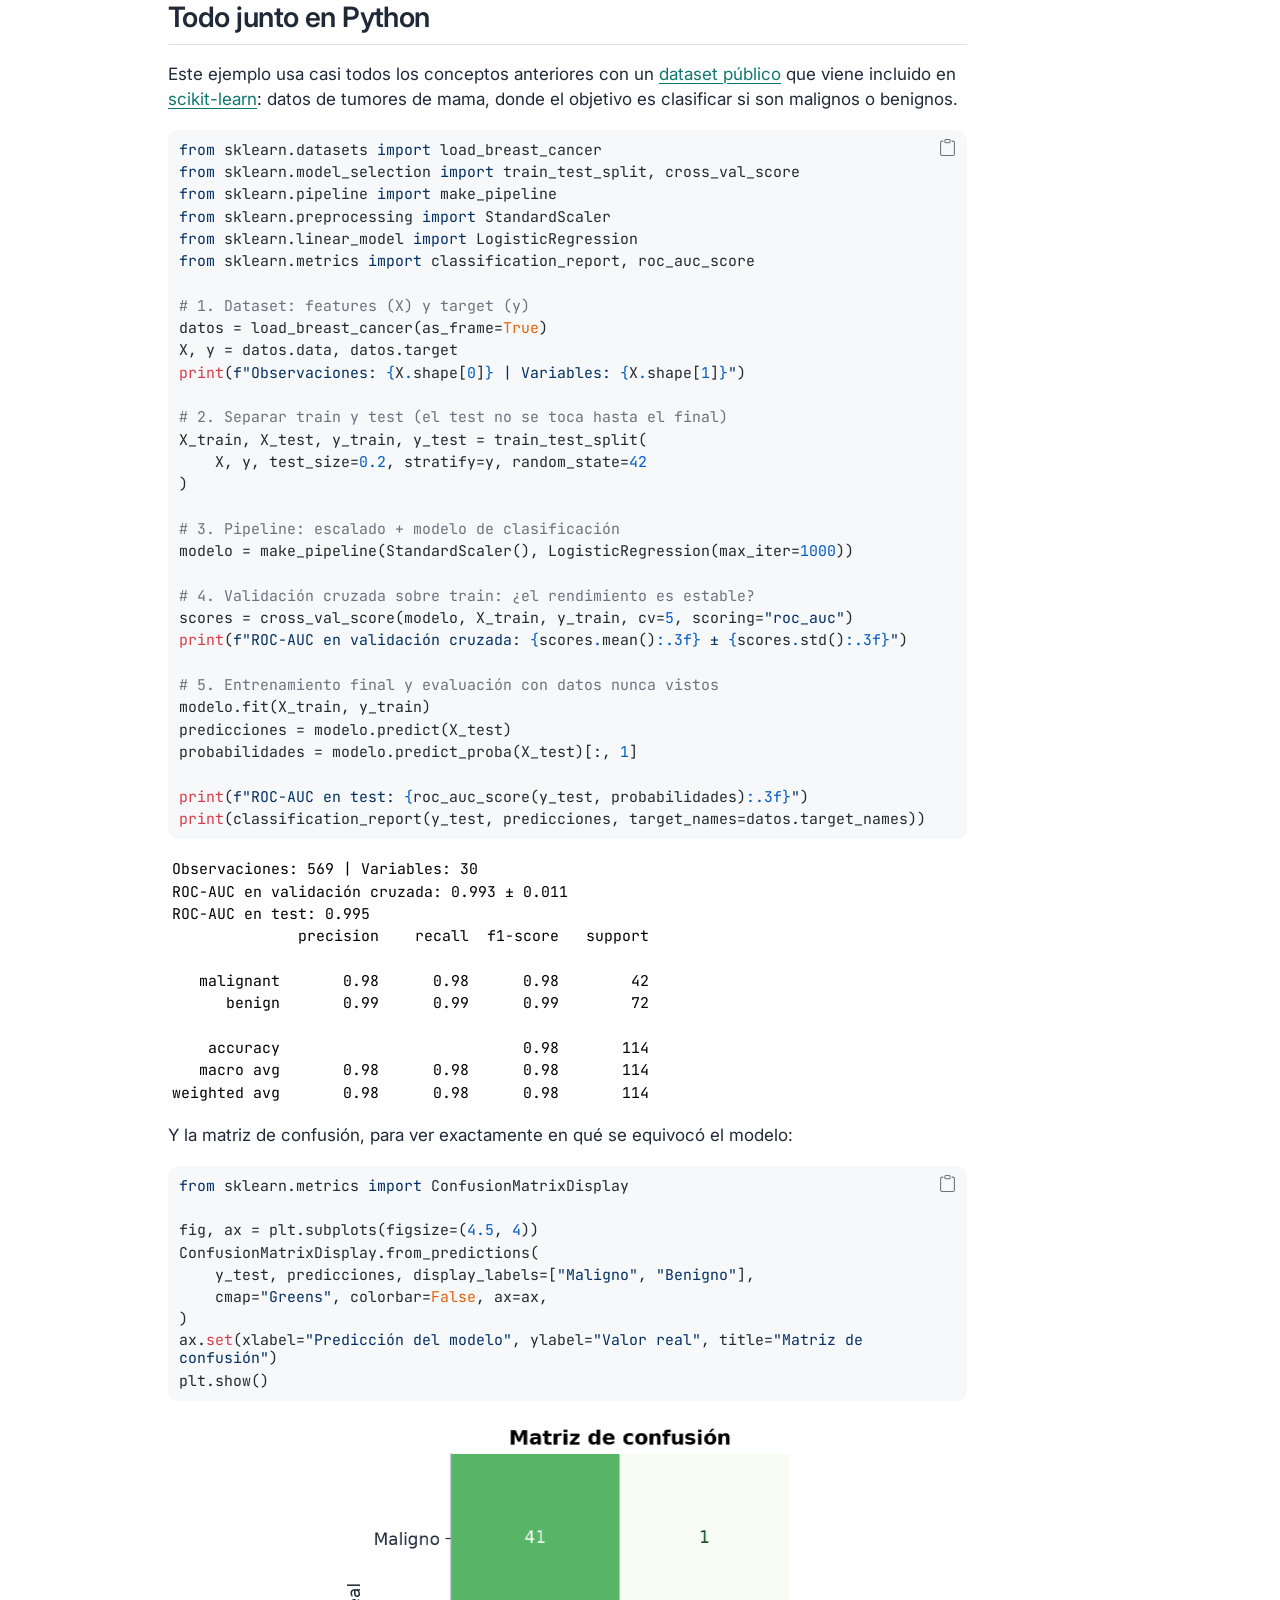
==== commit f23b74c5: "Built site for gh-pages" ====
--- a/posts/conceptos-basicos-analisis-de-datos-machine-learning/index.html
+++ b/posts/conceptos-basicos-analisis-de-datos-machine-learning/index.html
@@ -7,10 +7,10 @@
 <meta name="viewport" content="width=device-width, initial-scale=1.0, user-scalable=yes">
 
 <meta name="author" content="Robinson Miranda">
-<meta name="keywords" content="qué es machine learning, conceptos básicos de machine learning, análisis de datos para principiantes, glosario de machine learning en español, aprendizaje supervisado, overfitting, validación cruzada, python, scikit-learn">
-<meta name="description" content="Qué es un dataset, una variable, un modelo, el overfitting o la validación cruzada. Una guía clara y en español con los conceptos básicos de análisis de datos y Machine Learning, con ejemplos en Python.">
-
-<title>Conceptos fundamentales de análisis de datos y Machine Learning: guía para empezar desde cero – Robinson Miranda</title>
+<meta name="keywords" content="qué es machine learning, conceptos básicos de machine learning, análisis de datos para principiantes, glosario de machine learning en español, aprendizaje supervisado, overfitting, validación cruzada, interpretabilidad vs explicabilidad, IA explicable, python, scikit-learn">
+<meta name="description" content="Qué es un dataset, una variable, un modelo, el overfitting, la validación cruzada o la diferencia entre interpretabilidad y explicabilidad. Una guía clara y en español con los conceptos básicos de análisis de datos y Machine Learning, con ejemplos en Python.">
+
+<title>Conceptos básicos de análisis de datos y Machine Learning: guía para empezar desde cero – Robinson Miranda</title>
 <style>
 /* Default styles provided by pandoc.
 ** See https://pandoc.org/MANUAL.html#variables-for-html for config info.
@@ -365,10 +365,10 @@
 <header id="title-block-header" class="quarto-title-block default page-columns page-full">
   <div class="quarto-title-banner page-columns page-full">
     <div class="quarto-title column-body">
-      <h1 class="title">Conceptos fundamentales de análisis de datos y Machine Learning: guía para empezar desde cero</h1>
+      <h1 class="title">Conceptos básicos de análisis de datos y Machine Learning: guía para empezar desde cero</h1>
                   <div>
         <div class="description">
-          Qué es un dataset, una variable, un modelo, el overfitting o la validación cruzada. Una guía clara y en español con los conceptos básicos de análisis de datos y Machine Learning, con ejemplos en Python.
+          Qué es un dataset, una variable, un modelo, el overfitting, la validación cruzada o la diferencia entre interpretabilidad y explicabilidad. Una guía clara y en español con los conceptos básicos de análisis de datos y Machine Learning, con ejemplos en Python.
         </div>
       </div>
                           <div class="quarto-categories">
@@ -410,7 +410,7 @@
   <div>
     <div class="keywords">
       <div class="block-title">Palabras clave</div>
-      <p>qué es machine learning, conceptos básicos de machine learning, análisis de datos para principiantes, glosario de machine learning en español, aprendizaje supervisado, overfitting, validación cruzada, python, scikit-learn</p>
+      <p>qué es machine learning, conceptos básicos de machine learning, análisis de datos para principiantes, glosario de machine learning en español, aprendizaje supervisado, overfitting, validación cruzada, interpretabilidad vs explicabilidad, IA explicable, python, scikit-learn</p>
     </div>
   </div>
   
@@ -429,6 +429,7 @@
   <li><a href="#parte-5.-preparar-los-datos-para-un-modelo" id="toc-parte-5.-preparar-los-datos-para-un-modelo" class="nav-link" data-scroll-target="#parte-5.-preparar-los-datos-para-un-modelo">Parte 5. Preparar los datos para un modelo</a></li>
   <li><a href="#parte-6.-más-allá-de-la-precisión" id="toc-parte-6.-más-allá-de-la-precisión" class="nav-link" data-scroll-target="#parte-6.-más-allá-de-la-precisión">Parte 6. Más allá de la precisión</a></li>
   <li><a href="#todo-junto-en-python" id="toc-todo-junto-en-python" class="nav-link" data-scroll-target="#todo-junto-en-python">Todo junto en Python</a></li>
+  <li><a href="#recursos-para-seguir-aprendiendo" id="toc-recursos-para-seguir-aprendiendo" class="nav-link" data-scroll-target="#recursos-para-seguir-aprendiendo">Recursos para seguir aprendiendo</a></li>
   <li><a href="#preguntas-frecuentes" id="toc-preguntas-frecuentes" class="nav-link" data-scroll-target="#preguntas-frecuentes">Preguntas frecuentes</a></li>
   <li><a href="#lo-que-viene" id="toc-lo-que-viene" class="nav-link" data-scroll-target="#lo-que-viene">Lo que viene</a></li>
   </ul>
@@ -443,7 +444,7 @@
 
 
 <p>Cuando empiezas en datos te encuentras con un muro de palabras: <em>feature</em>, <em>target</em>, <em>overfitting</em>, <em>train/test</em>, <em>validación cruzada</em>. Cada tutorial las usa como si ya las conocieras.</p>
-<p>Este post es el que me habría gustado leer al principio. Es un mapa de los conceptos fundamentales, explicados en lenguaje simple y en el orden en que los vas a necesitar. Puedes leerlo de corrido o usarlo como glosario y volver cuando un término te frene.</p>
+<p>Este post es el que me habría gustado leer al principio (si quieres saber por qué empecé este blog, te lo cuento <a href="../bienvenida/">aquí</a>). Es un mapa de los conceptos fundamentales, explicados en lenguaje simple y en el orden en que los vas a necesitar. Puedes leerlo de corrido o usarlo como glosario y volver cuando un término te frene.</p>
 <div class="callout callout-style-default callout-tip callout-titled">
 <div class="callout-header d-flex align-content-center">
 <div class="callout-icon-container">
@@ -454,7 +455,7 @@
 </div>
 </div>
 <div class="callout-body-container callout-body">
-<p>Cada concepto tiene tres partes: <strong>qué es</strong>, <strong>un ejemplo</strong> y <strong>por qué importa</strong>. Al final hay un ejemplo completo en Python que junta casi todo.</p>
+<p>Cada concepto tiene tres partes: <strong>qué es</strong>, <strong>un ejemplo</strong> y <strong>por qué importa</strong>. Al final hay un ejemplo completo en <a href="https://www.python.org/">Python</a> que junta casi todo. Puedes ejecutarlo gratis en <a href="https://colab.research.google.com/">Google Colab</a> sin instalar nada.</p>
 </div>
 </div>
 <section id="parte-1.-los-datos" class="level2">
@@ -527,7 +528,7 @@
 <section id="datos-estructurados-y-no-estructurados" class="level3">
 <h3 class="anchored" data-anchor-id="datos-estructurados-y-no-estructurados">Datos estructurados y no estructurados</h3>
 <ul>
-<li><strong>Estructurados:</strong> datos en tablas con columnas definidas (una hoja de cálculo, una base de datos SQL).</li>
+<li><strong>Estructurados:</strong> datos en tablas con columnas definidas (una hoja de cálculo, una base de datos <a href="https://es.wikipedia.org/wiki/SQL">SQL</a>).</li>
 <li><strong>No estructurados:</strong> texto, imágenes, audio, video. No vienen en filas y columnas.</li>
 </ul>
 <p>Este blog empieza por los estructurados, que es donde vive la mayoría del trabajo en empresas.</p>
@@ -569,6 +570,30 @@
 <p>Si en una sala hay 9 personas que ganan 2 millones y entra alguien que gana 200 millones, la media se dispara a casi 22 millones. La mediana sigue en 2 millones. Por eso los ingresos casi siempre se reportan con la mediana.</p>
 </div>
 </div>
+<p>Así se ve en una distribución real de ingresos, donde unos pocos valores muy altos jalan la media hacia la derecha:</p>
+<div id="217fb54d" class="cell" data-execution_count="2">
+<details class="code-fold">
+<summary>Ver el código del gráfico</summary>
+<div class="code-copy-outer-scaffold"><div class="sourceCode cell-code" id="cb1"><pre class="sourceCode python code-with-copy"><code class="sourceCode python"><span id="cb1-1"><a href="#cb1-1" aria-hidden="true" tabindex="-1"></a>ingresos <span class="op">=</span> rng.lognormal(mean<span class="op">=</span><span class="fl">1.0</span>, sigma<span class="op">=</span><span class="fl">0.8</span>, size<span class="op">=</span><span class="dv">2000</span>) <span class="op">*</span> <span class="fl">1.2</span>  <span class="co"># millones</span></span>
+<span id="cb1-2"><a href="#cb1-2" aria-hidden="true" tabindex="-1"></a></span>
+<span id="cb1-3"><a href="#cb1-3" aria-hidden="true" tabindex="-1"></a>fig, ax <span class="op">=</span> plt.subplots(figsize<span class="op">=</span>(<span class="dv">8</span>, <span class="dv">4</span>))</span>
+<span id="cb1-4"><a href="#cb1-4" aria-hidden="true" tabindex="-1"></a>ax.hist(ingresos, bins<span class="op">=</span><span class="dv">60</span>, color<span class="op">=</span>TEAL, alpha<span class="op">=</span><span class="fl">0.75</span>)</span>
+<span id="cb1-5"><a href="#cb1-5" aria-hidden="true" tabindex="-1"></a>ax.axvline(np.median(ingresos), color<span class="op">=</span>DARK, lw<span class="op">=</span><span class="dv">2</span>, label<span class="op">=</span><span class="ss">f"Mediana: </span><span class="sc">{</span>np<span class="sc">.</span>median(ingresos)<span class="sc">:.1f}</span><span class="ss"> M"</span>)</span>
+<span id="cb1-6"><a href="#cb1-6" aria-hidden="true" tabindex="-1"></a>ax.axvline(ingresos.mean(), color<span class="op">=</span>CORAL, lw<span class="op">=</span><span class="dv">2</span>, ls<span class="op">=</span><span class="st">"--"</span>, label<span class="op">=</span><span class="ss">f"Media: </span><span class="sc">{</span>ingresos<span class="sc">.</span>mean()<span class="sc">:.1f}</span><span class="ss"> M"</span>)</span>
+<span id="cb1-7"><a href="#cb1-7" aria-hidden="true" tabindex="-1"></a>ax.<span class="bu">set</span>(xlabel<span class="op">=</span><span class="st">"Ingreso mensual (millones)"</span>, ylabel<span class="op">=</span><span class="st">"Número de personas"</span>,</span>
+<span id="cb1-8"><a href="#cb1-8" aria-hidden="true" tabindex="-1"></a>       title<span class="op">=</span><span class="st">"Media vs. mediana en datos asimétricos"</span>)</span>
+<span id="cb1-9"><a href="#cb1-9" aria-hidden="true" tabindex="-1"></a>ax.legend(frameon<span class="op">=</span><span class="va">False</span>)</span>
+<span id="cb1-10"><a href="#cb1-10" aria-hidden="true" tabindex="-1"></a>plt.show()</span></code></pre></div><button title="Copiar al portapapeles" class="code-copy-button"><i class="bi"></i></button></div>
+</details>
+<div class="cell-output cell-output-display">
+<div class="quarto-figure quarto-figure-center">
+<figure class="figure">
+<p><img src="index_files/figure-html/cell-3-output-1.png" alt="Histograma de ingresos con cola hacia la derecha, con la mediana marcada más a la izquierda que la media" width="771" height="436" class="figure-img"></p>
+<figcaption>En datos con cola larga, la media se aleja de la mayoría de los casos; la mediana no.</figcaption>
+</figure>
+</div>
+</div>
+</div>
 </section>
 <section id="distribución" class="level3">
 <h3 class="anchored" data-anchor-id="distribución">Distribución</h3>
@@ -578,12 +603,35 @@
 <section id="valores-faltantes" class="level3">
 <h3 class="anchored" data-anchor-id="valores-faltantes">Valores faltantes</h3>
 <p><strong>Qué es:</strong> celdas vacías en tu tabla (<code>NaN</code>, <code>null</code>, <code>None</code>).</p>
-<p><strong>Por qué importa:</strong> la mayoría de modelos no aceptan valores faltantes. Además, <em>por qué</em> falta un dato a veces es información en sí misma. Puedes eliminarlos, rellenarlos (imputar) o marcarlos, pero la decisión depende del contexto.</p>
+<p><strong>Por qué importa:</strong> la mayoría de modelos no aceptan valores faltantes. Además, <em>por qué</em> falta un dato a veces es información en sí misma. Puedes eliminarlos, rellenarlos (imputar) o marcarlos, pero la decisión depende del contexto. La <a href="https://pandas.pydata.org/docs/user_guide/missing_data.html">guía de datos faltantes de pandas</a> explica cómo detectarlos y tratarlos.</p>
 </section>
 <section id="outliers-valores-atípicos" class="level3">
 <h3 class="anchored" data-anchor-id="outliers-valores-atípicos">Outliers (valores atípicos)</h3>
 <p><strong>Qué es:</strong> valores muy alejados del resto.</p>
 <p><strong>Por qué importa:</strong> a veces son errores (una edad de 250 años), a veces son lo más interesante del dataset (una transacción fraudulenta). Nunca los borres sin entender qué son.</p>
+<p>El diagrama de caja (boxplot) es la forma más rápida de verlos: los puntos sueltos fuera de los “bigotes” son candidatos a outlier.</p>
+<div id="7ac2c829" class="cell" data-execution_count="3">
+<details class="code-fold">
+<summary>Ver el código del gráfico</summary>
+<div class="code-copy-outer-scaffold"><div class="sourceCode cell-code" id="cb2"><pre class="sourceCode python code-with-copy"><code class="sourceCode python"><span id="cb2-1"><a href="#cb2-1" aria-hidden="true" tabindex="-1"></a>montos <span class="op">=</span> np.concatenate([rng.normal(<span class="dv">120</span>, <span class="dv">30</span>, <span class="dv">300</span>), [<span class="dv">380</span>, <span class="dv">410</span>, <span class="dv">455</span>, <span class="dv">520</span>]])</span>
+<span id="cb2-2"><a href="#cb2-2" aria-hidden="true" tabindex="-1"></a></span>
+<span id="cb2-3"><a href="#cb2-3" aria-hidden="true" tabindex="-1"></a>fig, ax <span class="op">=</span> plt.subplots(figsize<span class="op">=</span>(<span class="dv">8</span>, <span class="fl">2.6</span>))</span>
+<span id="cb2-4"><a href="#cb2-4" aria-hidden="true" tabindex="-1"></a>ax.boxplot(montos, vert<span class="op">=</span><span class="va">False</span>, widths<span class="op">=</span><span class="fl">0.5</span>, patch_artist<span class="op">=</span><span class="va">True</span>,</span>
+<span id="cb2-5"><a href="#cb2-5" aria-hidden="true" tabindex="-1"></a>           boxprops<span class="op">=</span><span class="bu">dict</span>(facecolor<span class="op">=</span><span class="st">"#ccfbf1"</span>, edgecolor<span class="op">=</span>TEAL),</span>
+<span id="cb2-6"><a href="#cb2-6" aria-hidden="true" tabindex="-1"></a>           medianprops<span class="op">=</span><span class="bu">dict</span>(color<span class="op">=</span>DARK, lw<span class="op">=</span><span class="dv">2</span>),</span>
+<span id="cb2-7"><a href="#cb2-7" aria-hidden="true" tabindex="-1"></a>           flierprops<span class="op">=</span><span class="bu">dict</span>(marker<span class="op">=</span><span class="st">"o"</span>, markerfacecolor<span class="op">=</span>CORAL, markeredgecolor<span class="op">=</span>CORAL))</span>
+<span id="cb2-8"><a href="#cb2-8" aria-hidden="true" tabindex="-1"></a>ax.<span class="bu">set</span>(xlabel<span class="op">=</span><span class="st">"Monto de la transacción (USD)"</span>, yticks<span class="op">=</span>[], title<span class="op">=</span><span class="st">"Detectar outliers con un boxplot"</span>)</span>
+<span id="cb2-9"><a href="#cb2-9" aria-hidden="true" tabindex="-1"></a>plt.show()</span></code></pre></div><button title="Copiar al portapapeles" class="code-copy-button"><i class="bi"></i></button></div>
+</details>
+<div class="cell-output cell-output-display">
+<div class="quarto-figure quarto-figure-center">
+<figure class="figure">
+<p><img src="index_files/figure-html/cell-4-output-1.png" alt="Diagrama de caja de montos de transacciones con varios puntos atípicos muy por encima del resto" width="704" height="317" class="figure-img"></p>
+<figcaption>Los puntos fuera de los bigotes son posibles outliers. Hay que investigarlos antes de decidir qué hacer.</figcaption>
+</figure>
+</div>
+</div>
+</div>
 </section>
 <section id="correlación" class="level3">
 <h3 class="anchored" data-anchor-id="correlación">Correlación</h3>
@@ -593,6 +641,33 @@
 <li>Cerca de <strong>-1</strong>: cuando una sube, la otra baja.</li>
 <li>Cerca de <strong>0</strong>: no hay relación lineal.</li>
 </ul>
+<div id="11c78310" class="cell" data-execution_count="4">
+<details class="code-fold">
+<summary>Ver el código del gráfico</summary>
+<div class="code-copy-outer-scaffold"><div class="sourceCode cell-code" id="cb3"><pre class="sourceCode python code-with-copy"><code class="sourceCode python"><span id="cb3-1"><a href="#cb3-1" aria-hidden="true" tabindex="-1"></a>x <span class="op">=</span> rng.normal(<span class="dv">0</span>, <span class="dv">1</span>, <span class="dv">200</span>)</span>
+<span id="cb3-2"><a href="#cb3-2" aria-hidden="true" tabindex="-1"></a>casos <span class="op">=</span> {</span>
+<span id="cb3-3"><a href="#cb3-3" aria-hidden="true" tabindex="-1"></a>    <span class="st">"Positiva"</span>: x <span class="op">+</span> rng.normal(<span class="dv">0</span>, <span class="fl">0.4</span>, <span class="dv">200</span>),</span>
+<span id="cb3-4"><a href="#cb3-4" aria-hidden="true" tabindex="-1"></a>    <span class="st">"Negativa"</span>: <span class="op">-</span>x <span class="op">+</span> rng.normal(<span class="dv">0</span>, <span class="fl">0.4</span>, <span class="dv">200</span>),</span>
+<span id="cb3-5"><a href="#cb3-5" aria-hidden="true" tabindex="-1"></a>    <span class="st">"Sin relación"</span>: rng.normal(<span class="dv">0</span>, <span class="dv">1</span>, <span class="dv">200</span>),</span>
+<span id="cb3-6"><a href="#cb3-6" aria-hidden="true" tabindex="-1"></a>}</span>
+<span id="cb3-7"><a href="#cb3-7" aria-hidden="true" tabindex="-1"></a>fig, axes <span class="op">=</span> plt.subplots(<span class="dv">1</span>, <span class="dv">3</span>, figsize<span class="op">=</span>(<span class="dv">10</span>, <span class="fl">3.2</span>), sharey<span class="op">=</span><span class="va">True</span>)</span>
+<span id="cb3-8"><a href="#cb3-8" aria-hidden="true" tabindex="-1"></a><span class="cf">for</span> ax, (nombre, y_) <span class="kw">in</span> <span class="bu">zip</span>(axes, casos.items()):</span>
+<span id="cb3-9"><a href="#cb3-9" aria-hidden="true" tabindex="-1"></a>    r <span class="op">=</span> np.corrcoef(x, y_)[<span class="dv">0</span>, <span class="dv">1</span>]</span>
+<span id="cb3-10"><a href="#cb3-10" aria-hidden="true" tabindex="-1"></a>    ax.scatter(x, y_, s<span class="op">=</span><span class="dv">14</span>, color<span class="op">=</span>TEAL, alpha<span class="op">=</span><span class="fl">0.6</span>)</span>
+<span id="cb3-11"><a href="#cb3-11" aria-hidden="true" tabindex="-1"></a>    ax.set_title(<span class="ss">f"</span><span class="sc">{</span>nombre<span class="sc">}</span><span class="ss"> (r = </span><span class="sc">{</span>r<span class="sc">:.2f}</span><span class="ss">)"</span>)</span>
+<span id="cb3-12"><a href="#cb3-12" aria-hidden="true" tabindex="-1"></a>    ax.set_xticks([])<span class="op">;</span> ax.set_yticks([])</span>
+<span id="cb3-13"><a href="#cb3-13" aria-hidden="true" tabindex="-1"></a>plt.tight_layout()</span>
+<span id="cb3-14"><a href="#cb3-14" aria-hidden="true" tabindex="-1"></a>plt.show()</span></code></pre></div><button title="Copiar al portapapeles" class="code-copy-button"><i class="bi"></i></button></div>
+</details>
+<div class="cell-output cell-output-display">
+<div class="quarto-figure quarto-figure-center">
+<figure class="figure">
+<p><img src="index_files/figure-html/cell-5-output-1.png" alt="Tres diagramas de dispersión: correlación positiva, negativa y sin correlación" width="1085" height="337" class="figure-img"></p>
+<figcaption>Tres tipos de correlación entre dos variables numéricas.</figcaption>
+</figure>
+</div>
+</div>
+</div>
 <div class="callout callout-style-default callout-warning callout-titled">
 <div class="callout-header d-flex align-content-center">
 <div class="callout-icon-container">
@@ -603,7 +678,7 @@
 </div>
 </div>
 <div class="callout-body-container callout-body">
-<p>Las ventas de helado y los ahogamientos están correlacionados. No porque el helado cause ahogamientos, sino porque ambos suben en verano. Una correlación te da una pista, nunca una conclusión.</p>
+<p>Las ventas de helado y los ahogamientos están correlacionados. No porque el helado cause ahogamientos, sino porque ambos suben en verano. Una correlación te da una pista, nunca una conclusión. A esta falacia se le conoce como <a href="https://es.wikipedia.org/wiki/Cum_hoc_ergo_propter_hoc"><em>cum hoc ergo propter hoc</em></a>.</p>
 </div>
 </div>
 </section>
@@ -614,7 +689,7 @@
 </section>
 <section id="visualización-de-datos" class="level3">
 <h3 class="anchored" data-anchor-id="visualización-de-datos">Visualización de datos</h3>
-<p><strong>Qué es:</strong> representar los datos en gráficos para entenderlos o comunicarlos. Los básicos:</p>
+<p><strong>Qué es:</strong> representar los datos en gráficos para entenderlos o comunicarlos. En Python las librerías más usadas son <a href="https://matplotlib.org/">Matplotlib</a> y <a href="https://seaborn.pydata.org/">seaborn</a>. Los básicos:</p>
 <ul>
 <li><strong>Histograma:</strong> distribución de una variable numérica.</li>
 <li><strong>Diagrama de caja (boxplot):</strong> mediana, cuartiles y outliers.</li>
@@ -717,6 +792,34 @@
 <h3 class="anchored" data-anchor-id="clustering-agrupamiento">Clustering (agrupamiento)</h3>
 <p><strong>Qué es:</strong> una técnica no supervisada que agrupa observaciones parecidas sin saber de antemano a qué grupo pertenecen.</p>
 <p><strong>Ejemplo:</strong> segmentar clientes en grupos según su comportamiento de compra para diseñar campañas diferentes.</p>
+<div id="b4243878" class="cell" data-execution_count="5">
+<details class="code-fold">
+<summary>Ver el código del gráfico</summary>
+<div class="code-copy-outer-scaffold"><div class="sourceCode cell-code" id="cb4"><pre class="sourceCode python code-with-copy"><code class="sourceCode python"><span id="cb4-1"><a href="#cb4-1" aria-hidden="true" tabindex="-1"></a><span class="im">from</span> sklearn.datasets <span class="im">import</span> make_blobs</span>
+<span id="cb4-2"><a href="#cb4-2" aria-hidden="true" tabindex="-1"></a><span class="im">from</span> sklearn.cluster <span class="im">import</span> KMeans</span>
+<span id="cb4-3"><a href="#cb4-3" aria-hidden="true" tabindex="-1"></a></span>
+<span id="cb4-4"><a href="#cb4-4" aria-hidden="true" tabindex="-1"></a>Xc, _ <span class="op">=</span> make_blobs(n_samples<span class="op">=</span><span class="dv">300</span>, centers<span class="op">=</span><span class="dv">3</span>, cluster_std<span class="op">=</span><span class="fl">1.1</span>, random_state<span class="op">=</span><span class="dv">7</span>)</span>
+<span id="cb4-5"><a href="#cb4-5" aria-hidden="true" tabindex="-1"></a>grupos <span class="op">=</span> KMeans(n_clusters<span class="op">=</span><span class="dv">3</span>, n_init<span class="op">=</span><span class="dv">10</span>, random_state<span class="op">=</span><span class="dv">7</span>).fit_predict(Xc)</span>
+<span id="cb4-6"><a href="#cb4-6" aria-hidden="true" tabindex="-1"></a></span>
+<span id="cb4-7"><a href="#cb4-7" aria-hidden="true" tabindex="-1"></a>fig, axes <span class="op">=</span> plt.subplots(<span class="dv">1</span>, <span class="dv">2</span>, figsize<span class="op">=</span>(<span class="dv">9</span>, <span class="fl">3.6</span>), sharex<span class="op">=</span><span class="va">True</span>, sharey<span class="op">=</span><span class="va">True</span>)</span>
+<span id="cb4-8"><a href="#cb4-8" aria-hidden="true" tabindex="-1"></a>axes[<span class="dv">0</span>].scatter(Xc[:, <span class="dv">0</span>], Xc[:, <span class="dv">1</span>], s<span class="op">=</span><span class="dv">14</span>, color<span class="op">=</span>GRAY)</span>
+<span id="cb4-9"><a href="#cb4-9" aria-hidden="true" tabindex="-1"></a>axes[<span class="dv">0</span>].set_title(<span class="st">"Antes: clientes sin etiqueta"</span>)</span>
+<span id="cb4-10"><a href="#cb4-10" aria-hidden="true" tabindex="-1"></a>axes[<span class="dv">1</span>].scatter(Xc[:, <span class="dv">0</span>], Xc[:, <span class="dv">1</span>], s<span class="op">=</span><span class="dv">14</span>, c<span class="op">=</span>[[TEAL, CORAL, DARK][g] <span class="cf">for</span> g <span class="kw">in</span> grupos])</span>
+<span id="cb4-11"><a href="#cb4-11" aria-hidden="true" tabindex="-1"></a>axes[<span class="dv">1</span>].set_title(<span class="st">"Después: 3 grupos encontrados"</span>)</span>
+<span id="cb4-12"><a href="#cb4-12" aria-hidden="true" tabindex="-1"></a><span class="cf">for</span> ax <span class="kw">in</span> axes:</span>
+<span id="cb4-13"><a href="#cb4-13" aria-hidden="true" tabindex="-1"></a>    ax.<span class="bu">set</span>(xlabel<span class="op">=</span><span class="st">"Frecuencia de compra"</span>, ylabel<span class="op">=</span><span class="st">"Ticket promedio"</span>, xticks<span class="op">=</span>[], yticks<span class="op">=</span>[])</span>
+<span id="cb4-14"><a href="#cb4-14" aria-hidden="true" tabindex="-1"></a>plt.tight_layout()</span>
+<span id="cb4-15"><a href="#cb4-15" aria-hidden="true" tabindex="-1"></a>plt.show()</span></code></pre></div><button title="Copiar al portapapeles" class="code-copy-button"><i class="bi"></i></button></div>
+</details>
+<div class="cell-output cell-output-display">
+<div class="quarto-figure quarto-figure-center">
+<figure class="figure">
+<p><img src="index_files/figure-html/cell-6-output-1.png" alt="Dos diagramas de dispersión: a la izquierda clientes sin agrupar, a la derecha los mismos clientes coloreados en tres grupos" width="975" height="381" class="figure-img"></p>
+<figcaption>K-Means encuentra grupos en los datos sin que nadie le diga cuáles son.</figcaption>
+</figure>
+</div>
+</div>
+</div>
 </section>
 <section id="algoritmos-comunes-para-empezar" class="level3">
 <h3 class="anchored" data-anchor-id="algoritmos-comunes-para-empezar">Algoritmos comunes para empezar</h3>
@@ -725,9 +828,9 @@
 <li><strong>Regresión logística:</strong> estima la probabilidad de que algo pertenezca a una clase.</li>
 <li><strong>Árbol de decisión:</strong> una secuencia de preguntas sí/no. Fácil de interpretar.</li>
 <li><strong>Random Forest:</strong> muchos árboles que votan. Más preciso y estable que uno solo.</li>
-<li><strong>Gradient Boosting (XGBoost, LightGBM):</strong> árboles que se corrigen unos a otros. Muy fuertes en datos tabulares.</li>
-<li><strong>K-Means:</strong> el algoritmo de clustering más conocido.</li>
-<li><strong>Redes neuronales:</strong> capas de operaciones que aprenden patrones complejos.</li>
+<li><strong>Gradient Boosting (<a href="https://xgboost.readthedocs.io/en/stable/">XGBoost</a>, <a href="https://lightgbm.readthedocs.io/en/stable/">LightGBM</a>):</strong> árboles que se corrigen unos a otros. Muy fuertes en datos tabulares.</li>
+<li><strong>K-Means:</strong> el <a href="https://scikit-learn.org/stable/modules/clustering.html">algoritmo de clustering</a> más conocido.</li>
+<li><strong>Redes neuronales:</strong> capas de operaciones que aprenden patrones complejos. La librería más popular para construirlas es <a href="https://pytorch.org/">PyTorch</a>.</li>
 </ul>
 </section>
 </section>
@@ -750,11 +853,40 @@
 <li><strong>Underfitting (subajuste):</strong> el modelo es demasiado simple y no capta ni siquiera los patrones básicos. Le va mal en todo.</li>
 </ul>
 <p>El objetivo es el punto medio: un modelo que <strong>generaliza</strong>, es decir, que funciona bien con datos que nunca vio.</p>
+<div id="de4608de" class="cell" data-execution_count="6">
+<details class="code-fold">
+<summary>Ver el código del gráfico</summary>
+<div class="code-copy-outer-scaffold"><div class="sourceCode cell-code" id="cb5"><pre class="sourceCode python code-with-copy"><code class="sourceCode python"><span id="cb5-1"><a href="#cb5-1" aria-hidden="true" tabindex="-1"></a><span class="im">from</span> numpy.polynomial <span class="im">import</span> Polynomial</span>
+<span id="cb5-2"><a href="#cb5-2" aria-hidden="true" tabindex="-1"></a></span>
+<span id="cb5-3"><a href="#cb5-3" aria-hidden="true" tabindex="-1"></a>xs <span class="op">=</span> np.sort(rng.uniform(<span class="dv">0</span>, <span class="dv">1</span>, <span class="dv">20</span>))</span>
+<span id="cb5-4"><a href="#cb5-4" aria-hidden="true" tabindex="-1"></a>ys <span class="op">=</span> np.sin(<span class="dv">2</span> <span class="op">*</span> np.pi <span class="op">*</span> xs) <span class="op">+</span> rng.normal(<span class="dv">0</span>, <span class="fl">0.2</span>, <span class="dv">20</span>)</span>
+<span id="cb5-5"><a href="#cb5-5" aria-hidden="true" tabindex="-1"></a>grid <span class="op">=</span> np.linspace(<span class="dv">0</span>, <span class="dv">1</span>, <span class="dv">300</span>)</span>
+<span id="cb5-6"><a href="#cb5-6" aria-hidden="true" tabindex="-1"></a></span>
+<span id="cb5-7"><a href="#cb5-7" aria-hidden="true" tabindex="-1"></a>fig, axes <span class="op">=</span> plt.subplots(<span class="dv">1</span>, <span class="dv">3</span>, figsize<span class="op">=</span>(<span class="dv">10</span>, <span class="fl">3.2</span>), sharey<span class="op">=</span><span class="va">True</span>)</span>
+<span id="cb5-8"><a href="#cb5-8" aria-hidden="true" tabindex="-1"></a><span class="cf">for</span> ax, grado, titulo <span class="kw">in</span> <span class="bu">zip</span>(axes, [<span class="dv">1</span>, <span class="dv">4</span>, <span class="dv">15</span>],</span>
+<span id="cb5-9"><a href="#cb5-9" aria-hidden="true" tabindex="-1"></a>                             [<span class="st">"Underfitting"</span>, <span class="st">"Buen ajuste"</span>, <span class="st">"Overfitting"</span>]):</span>
+<span id="cb5-10"><a href="#cb5-10" aria-hidden="true" tabindex="-1"></a>    curva <span class="op">=</span> Polynomial.fit(xs, ys, grado)</span>
+<span id="cb5-11"><a href="#cb5-11" aria-hidden="true" tabindex="-1"></a>    ax.scatter(xs, ys, s<span class="op">=</span><span class="dv">18</span>, color<span class="op">=</span>DARK, zorder<span class="op">=</span><span class="dv">3</span>)</span>
+<span id="cb5-12"><a href="#cb5-12" aria-hidden="true" tabindex="-1"></a>    ax.plot(grid, curva(grid), color<span class="op">=</span>CORAL <span class="cf">if</span> grado <span class="op">!=</span> <span class="dv">4</span> <span class="cf">else</span> TEAL, lw<span class="op">=</span><span class="dv">2</span>)</span>
+<span id="cb5-13"><a href="#cb5-13" aria-hidden="true" tabindex="-1"></a>    ax.set_title(<span class="ss">f"</span><span class="sc">{</span>titulo<span class="sc">}</span><span class="ss"> (grado </span><span class="sc">{</span>grado<span class="sc">}</span><span class="ss">)"</span>)</span>
+<span id="cb5-14"><a href="#cb5-14" aria-hidden="true" tabindex="-1"></a>    ax.set_ylim(<span class="op">-</span><span class="dv">2</span>, <span class="dv">2</span>)<span class="op">;</span> ax.set_xticks([])<span class="op">;</span> ax.set_yticks([])</span>
+<span id="cb5-15"><a href="#cb5-15" aria-hidden="true" tabindex="-1"></a>plt.tight_layout()</span>
+<span id="cb5-16"><a href="#cb5-16" aria-hidden="true" tabindex="-1"></a>plt.show()</span></code></pre></div><button title="Copiar al portapapeles" class="code-copy-button"><i class="bi"></i></button></div>
+</details>
+<div class="cell-output cell-output-display">
+<div class="quarto-figure quarto-figure-center">
+<figure class="figure">
+<p><img src="index_files/figure-html/cell-7-output-1.png" alt="Tres gráficos con los mismos puntos y curvas de ajuste: una línea recta que no capta la forma, una curva suave que sí, y una curva muy ondulada que pasa por cada punto" width="1085" height="337" class="figure-img"></p>
+<figcaption>Mismo dataset, tres modelos: demasiado simple, adecuado y demasiado complejo.</figcaption>
+</figure>
+</div>
+</div>
+</div>
 </section>
 <section id="validación-cruzada" class="level3">
 <h3 class="anchored" data-anchor-id="validación-cruzada">Validación cruzada</h3>
 <p><strong>Qué es:</strong> en lugar de una sola división train/test, divides los datos en <em>k</em> partes (por ejemplo 5), entrenas 5 veces dejando una parte distinta para evaluar cada vez, y promedias los resultados.</p>
-<p><strong>Por qué importa:</strong> te da una estimación más confiable y te muestra si el rendimiento es <strong>estable</strong> o si depende de la suerte de cómo partiste los datos.</p>
+<p><strong>Por qué importa:</strong> te da una estimación más confiable y te muestra si el rendimiento es <strong>estable</strong> o si depende de la suerte de cómo partiste los datos. La <a href="https://scikit-learn.org/stable/modules/cross_validation.html">documentación de scikit-learn sobre validación cruzada</a> lo explica con diagramas muy claros.</p>
 </section>
 <section id="métricas-de-clasificación" class="level3">
 <h3 class="anchored" data-anchor-id="métricas-de-clasificación">Métricas de clasificación</h3>
@@ -779,6 +911,7 @@
 <p>Si solo el 1% de las transacciones son fraude, un modelo que siempre dice “no es fraude” tiene 99% de accuracy y no sirve para nada. Por eso en problemas desbalanceados se miran precision, recall y PR-AUC.</p>
 </div>
 </div>
+<p>Todas estas métricas están implementadas en el <a href="https://scikit-learn.org/stable/modules/model_evaluation.html">módulo de métricas de scikit-learn</a>.</p>
 </section>
 <section id="métricas-de-regresión" class="level3">
 <h3 class="anchored" data-anchor-id="métricas-de-regresión">Métricas de regresión</h3>
@@ -800,7 +933,7 @@
 <h3 class="anchored" data-anchor-id="data-leakage-fuga-de-datos">Data leakage (fuga de datos)</h3>
 <p><strong>Qué es:</strong> cuando información que no tendrías en el momento real de la predicción se cuela en el entrenamiento.</p>
 <p><strong>Ejemplo:</strong> predecir si un cliente abandonará el servicio usando una columna “fecha de cancelación”. El modelo parece perfecto, pero en la vida real esa columna no existe hasta que el cliente ya se fue.</p>
-<p><strong>Por qué importa:</strong> es una de las causas más comunes de modelos que brillan en el notebook y fracasan en producción.</p>
+<p><strong>Por qué importa:</strong> es una de las causas más comunes de modelos que brillan en el notebook y fracasan en producción. scikit-learn tiene una sección dedicada a <a href="https://scikit-learn.org/stable/common_pitfalls.html">errores comunes y buenas prácticas</a> que vale la pena leer.</p>
 </section>
 </section>
 <section id="parte-5.-preparar-los-datos-para-un-modelo" class="level2">
@@ -812,7 +945,7 @@
 </section>
 <section id="encoding-de-variables-categóricas" class="level3">
 <h3 class="anchored" data-anchor-id="encoding-de-variables-categóricas">Encoding de variables categóricas</h3>
-<p><strong>Qué es:</strong> convertir texto en números. La técnica más común es <strong>one-hot encoding</strong>: la columna “ciudad” se convierte en varias columnas (ciudad_Medellín, ciudad_Bogotá…) con 1 o 0.</p>
+<p><strong>Qué es:</strong> convertir texto en números. La técnica más común es <strong><a href="https://scikit-learn.org/stable/modules/preprocessing.html">one-hot encoding</a></strong>: la columna “ciudad” se convierte en varias columnas (ciudad_Medellín, ciudad_Bogotá…) con 1 o 0.</p>
 </section>
 <section id="escalado-y-normalización" class="level3">
 <h3 class="anchored" data-anchor-id="escalado-y-normalización">Escalado y normalización</h3>
@@ -821,20 +954,138 @@
 <section id="pipeline" class="level3">
 <h3 class="anchored" data-anchor-id="pipeline">Pipeline</h3>
 <p><strong>Qué es:</strong> una cadena de pasos (limpieza, encoding, escalado, modelo) que se ejecutan siempre en el mismo orden.</p>
-<p><strong>Por qué importa:</strong> hace tu trabajo reproducible y ayuda a evitar data leakage, porque cada transformación se aprende solo con los datos de entrenamiento.</p>
+<p><strong>Por qué importa:</strong> hace tu trabajo reproducible y ayuda a evitar data leakage, porque cada transformación se aprende solo con los datos de entrenamiento. En scikit-learn se construyen con <a href="https://scikit-learn.org/stable/modules/compose.html"><code>Pipeline</code></a>.</p>
 </section>
 <section id="hiperparámetros" class="level3">
 <h3 class="anchored" data-anchor-id="hiperparámetros">Hiperparámetros</h3>
 <p><strong>Qué es:</strong> configuraciones del modelo que tú eliges antes de entrenar, no que el modelo aprende. Por ejemplo, la profundidad máxima de un árbol.</p>
-<p><strong>Por qué importa:</strong> cambiarlos puede llevar a un modelo de underfitting a overfitting. Se ajustan usando validación cruzada.</p>
+<p><strong>Por qué importa:</strong> cambiarlos puede llevar a un modelo de underfitting a overfitting. Se ajustan usando validación cruzada, por ejemplo con <a href="https://scikit-learn.org/stable/modules/grid_search.html">búsqueda en malla (grid search)</a>.</p>
 </section>
 </section>
 <section id="parte-6.-más-allá-de-la-precisión" class="level2">
 <h2 class="anchored" data-anchor-id="parte-6.-más-allá-de-la-precisión">Parte 6. Más allá de la precisión</h2>
-<section id="interpretabilidad-y-explicabilidad" class="level3">
-<h3 class="anchored" data-anchor-id="interpretabilidad-y-explicabilidad">Interpretabilidad y explicabilidad</h3>
-<p><strong>Qué es:</strong> la capacidad de entender por qué un modelo tomó una decisión. Herramientas como <strong>SHAP</strong> muestran cuánto aportó cada variable a cada predicción.</p>
-<p><strong>Por qué importa:</strong> si un modelo niega un crédito, la persona y el regulador merecen saber por qué. Un modelo preciso que nadie puede explicar es difícil de auditar y de confiar.</p>
+<p>Muchos usan estas dos palabras como sinónimos, pero <strong>no son lo mismo</strong>, y confundirlas lleva a malas decisiones. La diferencia está en <em>de dónde sale el entendimiento</em>: del modelo mismo o de una herramienta externa que intenta describirlo.</p>
+<section id="interpretabilidad" class="level3">
+<h3 class="anchored" data-anchor-id="interpretabilidad">Interpretabilidad</h3>
+<p><strong>Qué es:</strong> la propiedad de un modelo cuyo funcionamiento interno una persona puede entender directamente, sin herramientas adicionales. Mirando el modelo ves <em>cómo</em> decide.</p>
+<p><strong>Ejemplo:</strong> en una regresión logística cada variable tiene un coeficiente. Si el coeficiente de “días de mora” es positivo y grande, sabes que más días de mora aumentan el riesgo, y sabes cuánto. Un árbol de decisión pequeño también es interpretable: puedes seguir las preguntas sí/no de principio a fin.</p>
+<p><strong>Por qué importa:</strong> la explicación <em>es</em> el modelo. No hay una capa intermedia que pueda equivocarse.</p>
+</section>
+<section id="explicabilidad" class="level3">
+<h3 class="anchored" data-anchor-id="explicabilidad">Explicabilidad</h3>
+<p><strong>Qué es:</strong> la capacidad de dar una explicación sobre las decisiones de un modelo que, por sí mismo, no se entiende (una “caja negra” como un Random Forest, XGBoost o una red neuronal). La explicación la produce <strong>otra herramienta, después de entrenar</strong> el modelo (por eso se le llama explicación <em>post-hoc</em>).</p>
+<p><strong>Ejemplo:</strong> técnicas como <a href="https://shap.readthedocs.io/en/latest/">SHAP</a>, <a href="https://github.com/marcotcr/lime">LIME</a>, la <a href="https://scikit-learn.org/stable/modules/permutation_importance.html">importancia por permutación</a> o los <a href="https://scikit-learn.org/stable/modules/partial_dependence.html">gráficos de dependencia parcial</a> miran cómo cambian las predicciones cuando cambian las entradas y, a partir de eso, estiman qué variables pesaron más.</p>
+<p><strong>Por qué importa:</strong> permite usar modelos más complejos y poderosos sin renunciar del todo a entenderlos. Pero hay que tener claro que la explicación es una <strong>aproximación</strong> del comportamiento del modelo, no el modelo.</p>
+</section>
+<section id="interpretabilidad-vs-explicabilidad" class="level3">
+<h3 class="anchored" data-anchor-id="interpretabilidad-vs-explicabilidad">Interpretabilidad vs.&nbsp;explicabilidad: por qué no son lo mismo</h3>
+<table class="caption-top table">
+<colgroup>
+<col style="width: 33%">
+<col style="width: 33%">
+<col style="width: 33%">
+</colgroup>
+<thead>
+<tr class="header">
+<th></th>
+<th>Interpretabilidad</th>
+<th>Explicabilidad</th>
+</tr>
+</thead>
+<tbody>
+<tr class="odd">
+<td>De dónde sale el entendimiento</td>
+<td>Del propio modelo</td>
+<td>De una herramienta externa, después de entrenar</td>
+</tr>
+<tr class="even">
+<td>Modelos típicos</td>
+<td>Regresión lineal y logística, árboles pequeños, reglas</td>
+<td>Random Forest, gradient boosting, redes neuronales</td>
+</tr>
+<tr class="odd">
+<td>Herramientas</td>
+<td>Coeficientes, reglas del árbol</td>
+<td>SHAP, LIME, importancia por permutación, dependencia parcial</td>
+</tr>
+<tr class="even">
+<td>Qué tan fiel es</td>
+<td>Exacta: describe lo que el modelo realmente hace</td>
+<td>Aproximada: puede no reflejar del todo al modelo</td>
+</tr>
+<tr class="odd">
+<td>Pregunta que responde</td>
+<td>“¿Cómo funciona el modelo?”</td>
+<td>“¿Qué influyó en este resultado?”</td>
+</tr>
+</tbody>
+</table>
+<p>Hay además dos alcances que aplican a ambas:</p>
+<ul>
+<li><strong>Global:</strong> cómo se comporta el modelo en general (qué variables importan más en todos los casos).</li>
+<li><strong>Local:</strong> por qué tomó <em>una</em> decisión concreta (por qué a <em>este</em> cliente se le negó el crédito).</li>
+</ul>
+<div class="callout callout-style-default callout-warning callout-titled">
+<div class="callout-header d-flex align-content-center">
+<div class="callout-icon-container">
+<i class="callout-icon"></i>
+</div>
+<div class="callout-title-container flex-fill">
+<span class="screen-reader-only">Advertencia</span>Una explicación puede ser convincente y estar equivocada
+</div>
+</div>
+<div class="callout-body-container callout-body">
+<p>Una explicación post-hoc puede verse muy razonable y aun así no reflejar lo que el modelo hace de verdad. Por eso la investigadora Cynthia Rudin propone, en un artículo muy citado, que en <a href="https://www.nature.com/articles/s42256-019-0048-x">decisiones de alto impacto se usen modelos interpretables en lugar de explicar cajas negras</a>. Si un modelo simple e interpretable logra un rendimiento parecido al de uno complejo, casi siempre es la mejor opción.</p>
+</div>
+</div>
+<p>Veámoslo con los mismos datos del ejemplo final. A la izquierda, un modelo <strong>interpretable</strong>: los coeficientes <em>son</em> el modelo. A la derecha, una <strong>explicación</strong> de un Random Forest calculada desde afuera, midiendo cuánto empeora el modelo cuando se desordena cada variable.</p>
+<div id="4e659fc1" class="cell" data-execution_count="7">
+<details class="code-fold">
+<summary>Ver el código del gráfico</summary>
+<div class="code-copy-outer-scaffold"><div class="sourceCode cell-code" id="cb6"><pre class="sourceCode python code-with-copy"><code class="sourceCode python"><span id="cb6-1"><a href="#cb6-1" aria-hidden="true" tabindex="-1"></a><span class="im">from</span> sklearn.datasets <span class="im">import</span> load_breast_cancer</span>
+<span id="cb6-2"><a href="#cb6-2" aria-hidden="true" tabindex="-1"></a><span class="im">from</span> sklearn.model_selection <span class="im">import</span> train_test_split</span>
+<span id="cb6-3"><a href="#cb6-3" aria-hidden="true" tabindex="-1"></a><span class="im">from</span> sklearn.pipeline <span class="im">import</span> make_pipeline</span>
+<span id="cb6-4"><a href="#cb6-4" aria-hidden="true" tabindex="-1"></a><span class="im">from</span> sklearn.preprocessing <span class="im">import</span> StandardScaler</span>
+<span id="cb6-5"><a href="#cb6-5" aria-hidden="true" tabindex="-1"></a><span class="im">from</span> sklearn.linear_model <span class="im">import</span> LogisticRegression</span>
+<span id="cb6-6"><a href="#cb6-6" aria-hidden="true" tabindex="-1"></a><span class="im">from</span> sklearn.ensemble <span class="im">import</span> RandomForestClassifier</span>
+<span id="cb6-7"><a href="#cb6-7" aria-hidden="true" tabindex="-1"></a><span class="im">from</span> sklearn.inspection <span class="im">import</span> permutation_importance</span>
+<span id="cb6-8"><a href="#cb6-8" aria-hidden="true" tabindex="-1"></a><span class="im">import</span> pandas <span class="im">as</span> pd</span>
+<span id="cb6-9"><a href="#cb6-9" aria-hidden="true" tabindex="-1"></a></span>
+<span id="cb6-10"><a href="#cb6-10" aria-hidden="true" tabindex="-1"></a>cancer <span class="op">=</span> load_breast_cancer(as_frame<span class="op">=</span><span class="va">True</span>)</span>
+<span id="cb6-11"><a href="#cb6-11" aria-hidden="true" tabindex="-1"></a>Xa, Xb, ya, yb <span class="op">=</span> train_test_split(cancer.data, cancer.target, test_size<span class="op">=</span><span class="fl">0.25</span>,</span>
+<span id="cb6-12"><a href="#cb6-12" aria-hidden="true" tabindex="-1"></a>                                  stratify<span class="op">=</span>cancer.target, random_state<span class="op">=</span><span class="dv">0</span>)</span>
+<span id="cb6-13"><a href="#cb6-13" aria-hidden="true" tabindex="-1"></a></span>
+<span id="cb6-14"><a href="#cb6-14" aria-hidden="true" tabindex="-1"></a><span class="co"># Interpretable: regresión logística sobre datos escalados</span></span>
+<span id="cb6-15"><a href="#cb6-15" aria-hidden="true" tabindex="-1"></a>logit <span class="op">=</span> make_pipeline(StandardScaler(), LogisticRegression(max_iter<span class="op">=</span><span class="dv">1000</span>)).fit(Xa, ya)</span>
+<span id="cb6-16"><a href="#cb6-16" aria-hidden="true" tabindex="-1"></a>coefs <span class="op">=</span> pd.Series(logit[<span class="op">-</span><span class="dv">1</span>].coef_[<span class="dv">0</span>], index<span class="op">=</span>Xa.columns)</span>
+<span id="cb6-17"><a href="#cb6-17" aria-hidden="true" tabindex="-1"></a>coefs <span class="op">=</span> coefs.reindex(coefs.<span class="bu">abs</span>().sort_values().index)[<span class="op">-</span><span class="dv">8</span>:]</span>
+<span id="cb6-18"><a href="#cb6-18" aria-hidden="true" tabindex="-1"></a></span>
+<span id="cb6-19"><a href="#cb6-19" aria-hidden="true" tabindex="-1"></a><span class="co"># Caja negra + explicación post-hoc: Random Forest + importancia por permutación</span></span>
+<span id="cb6-20"><a href="#cb6-20" aria-hidden="true" tabindex="-1"></a>bosque <span class="op">=</span> RandomForestClassifier(n_estimators<span class="op">=</span><span class="dv">300</span>, random_state<span class="op">=</span><span class="dv">0</span>).fit(Xa, ya)</span>
+<span id="cb6-21"><a href="#cb6-21" aria-hidden="true" tabindex="-1"></a>perm <span class="op">=</span> permutation_importance(bosque, Xb, yb, n_repeats<span class="op">=</span><span class="dv">20</span>, random_state<span class="op">=</span><span class="dv">0</span>)</span>
+<span id="cb6-22"><a href="#cb6-22" aria-hidden="true" tabindex="-1"></a>imp <span class="op">=</span> pd.Series(perm.importances_mean, index<span class="op">=</span>Xa.columns).sort_values()[<span class="op">-</span><span class="dv">8</span>:]</span>
+<span id="cb6-23"><a href="#cb6-23" aria-hidden="true" tabindex="-1"></a></span>
+<span id="cb6-24"><a href="#cb6-24" aria-hidden="true" tabindex="-1"></a>fig, axes <span class="op">=</span> plt.subplots(<span class="dv">1</span>, <span class="dv">2</span>, figsize<span class="op">=</span>(<span class="dv">11</span>, <span class="fl">4.2</span>))</span>
+<span id="cb6-25"><a href="#cb6-25" aria-hidden="true" tabindex="-1"></a>axes[<span class="dv">0</span>].barh(coefs.index, coefs.values,</span>
+<span id="cb6-26"><a href="#cb6-26" aria-hidden="true" tabindex="-1"></a>             color<span class="op">=</span>[CORAL <span class="cf">if</span> v <span class="op">&lt;</span> <span class="dv">0</span> <span class="cf">else</span> TEAL <span class="cf">for</span> v <span class="kw">in</span> coefs.values])</span>
+<span id="cb6-27"><a href="#cb6-27" aria-hidden="true" tabindex="-1"></a>axes[<span class="dv">0</span>].axvline(<span class="dv">0</span>, color<span class="op">=</span>GRAY, lw<span class="op">=</span><span class="dv">1</span>)</span>
+<span id="cb6-28"><a href="#cb6-28" aria-hidden="true" tabindex="-1"></a>axes[<span class="dv">0</span>].<span class="bu">set</span>(title<span class="op">=</span><span class="st">"Interpretable: coeficientes"</span>, xlabel<span class="op">=</span><span class="st">"Peso en el modelo (negativo = más riesgo de maligno)"</span>)</span>
+<span id="cb6-29"><a href="#cb6-29" aria-hidden="true" tabindex="-1"></a>axes[<span class="dv">1</span>].barh(imp.index, imp.values, color<span class="op">=</span>TEAL)</span>
+<span id="cb6-30"><a href="#cb6-30" aria-hidden="true" tabindex="-1"></a>axes[<span class="dv">1</span>].<span class="bu">set</span>(title<span class="op">=</span><span class="st">"Explicación post-hoc: Random Forest"</span>, xlabel<span class="op">=</span><span class="st">"Caída en accuracy al desordenar la variable"</span>)</span>
+<span id="cb6-31"><a href="#cb6-31" aria-hidden="true" tabindex="-1"></a>plt.tight_layout()</span>
+<span id="cb6-32"><a href="#cb6-32" aria-hidden="true" tabindex="-1"></a>plt.show()</span></code></pre></div><button title="Copiar al portapapeles" class="code-copy-button"><i class="bi"></i></button></div>
+</details>
+<div class="cell-output cell-output-display">
+<div class="quarto-figure quarto-figure-center">
+<figure class="figure">
+<p><img src="index_files/figure-html/cell-8-output-1.png" alt="Dos gráficos de barras horizontales: los coeficientes de una regresión logística y la importancia por permutación de un Random Forest, para las ocho variables más relevantes de cada uno" width="1217" height="447" class="figure-img"></p>
+<figcaption>Izquierda: interpretabilidad (los coeficientes del modelo). Derecha: explicabilidad (importancia por permutación calculada después de entrenar una caja negra).</figcaption>
+</figure>
+</div>
+</div>
+</div>
+<p>Fíjate en que los dos modelos no destacan exactamente las mismas variables. No es un error: son preguntas distintas respondidas con herramientas distintas. Los coeficientes te dicen cómo decide la regresión logística. La importancia por permutación te dice de qué variables <em>depende</em> el Random Forest para acertar, pero no cómo las combina por dentro.</p>
+<p><strong>Por qué todo esto importa:</strong> si un modelo niega un crédito, la persona y el regulador merecen saber por qué. Y no basta con que exista <em>una</em> explicación: hay que saber si viene del modelo mismo o si es una aproximación, y evaluar qué tan confiable es. Si quieres profundizar, el libro gratuito <a href="https://christophm.github.io/interpretable-ml-book/"><em>Interpretable Machine Learning</em></a> de Christoph Molnar es la referencia más completa.</p>
 </section>
 <section id="sesgo-algorítmico" class="level3">
 <h3 class="anchored" data-anchor-id="sesgo-algorítmico">Sesgo algorítmico</h3>
@@ -850,39 +1101,39 @@
 </section>
 <section id="todo-junto-en-python" class="level2">
 <h2 class="anchored" data-anchor-id="todo-junto-en-python">Todo junto en Python</h2>
-<p>Este ejemplo usa casi todos los conceptos anteriores con un dataset público que viene incluido en scikit-learn: datos de tumores de mama, donde el objetivo es clasificar si son malignos o benignos.</p>
-<div id="97d6068c" class="cell" data-execution_count="1">
-<div class="code-copy-outer-scaffold"><div class="sourceCode cell-code" id="cb1"><pre class="sourceCode python code-with-copy"><code class="sourceCode python"><span id="cb1-1"><a href="#cb1-1" aria-hidden="true" tabindex="-1"></a><span class="im">from</span> sklearn.datasets <span class="im">import</span> load_breast_cancer</span>
-<span id="cb1-2"><a href="#cb1-2" aria-hidden="true" tabindex="-1"></a><span class="im">from</span> sklearn.model_selection <span class="im">import</span> train_test_split, cross_val_score</span>
-<span id="cb1-3"><a href="#cb1-3" aria-hidden="true" tabindex="-1"></a><span class="im">from</span> sklearn.pipeline <span class="im">import</span> make_pipeline</span>
-<span id="cb1-4"><a href="#cb1-4" aria-hidden="true" tabindex="-1"></a><span class="im">from</span> sklearn.preprocessing <span class="im">import</span> StandardScaler</span>
-<span id="cb1-5"><a href="#cb1-5" aria-hidden="true" tabindex="-1"></a><span class="im">from</span> sklearn.linear_model <span class="im">import</span> LogisticRegression</span>
-<span id="cb1-6"><a href="#cb1-6" aria-hidden="true" tabindex="-1"></a><span class="im">from</span> sklearn.metrics <span class="im">import</span> classification_report, roc_auc_score</span>
-<span id="cb1-7"><a href="#cb1-7" aria-hidden="true" tabindex="-1"></a></span>
-<span id="cb1-8"><a href="#cb1-8" aria-hidden="true" tabindex="-1"></a><span class="co"># 1. Dataset: features (X) y target (y)</span></span>
-<span id="cb1-9"><a href="#cb1-9" aria-hidden="true" tabindex="-1"></a>datos <span class="op">=</span> load_breast_cancer(as_frame<span class="op">=</span><span class="va">True</span>)</span>
-<span id="cb1-10"><a href="#cb1-10" aria-hidden="true" tabindex="-1"></a>X, y <span class="op">=</span> datos.data, datos.target</span>
-<span id="cb1-11"><a href="#cb1-11" aria-hidden="true" tabindex="-1"></a><span class="bu">print</span>(<span class="ss">f"Observaciones: </span><span class="sc">{</span>X<span class="sc">.</span>shape[<span class="dv">0</span>]<span class="sc">}</span><span class="ss"> | Variables: </span><span class="sc">{</span>X<span class="sc">.</span>shape[<span class="dv">1</span>]<span class="sc">}</span><span class="ss">"</span>)</span>
-<span id="cb1-12"><a href="#cb1-12" aria-hidden="true" tabindex="-1"></a></span>
-<span id="cb1-13"><a href="#cb1-13" aria-hidden="true" tabindex="-1"></a><span class="co"># 2. Separar train y test (el test no se toca hasta el final)</span></span>
-<span id="cb1-14"><a href="#cb1-14" aria-hidden="true" tabindex="-1"></a>X_train, X_test, y_train, y_test <span class="op">=</span> train_test_split(</span>
-<span id="cb1-15"><a href="#cb1-15" aria-hidden="true" tabindex="-1"></a>    X, y, test_size<span class="op">=</span><span class="fl">0.2</span>, stratify<span class="op">=</span>y, random_state<span class="op">=</span><span class="dv">42</span></span>
-<span id="cb1-16"><a href="#cb1-16" aria-hidden="true" tabindex="-1"></a>)</span>
-<span id="cb1-17"><a href="#cb1-17" aria-hidden="true" tabindex="-1"></a></span>
-<span id="cb1-18"><a href="#cb1-18" aria-hidden="true" tabindex="-1"></a><span class="co"># 3. Pipeline: escalado + modelo de clasificación</span></span>
-<span id="cb1-19"><a href="#cb1-19" aria-hidden="true" tabindex="-1"></a>modelo <span class="op">=</span> make_pipeline(StandardScaler(), LogisticRegression(max_iter<span class="op">=</span><span class="dv">1000</span>))</span>
-<span id="cb1-20"><a href="#cb1-20" aria-hidden="true" tabindex="-1"></a></span>
-<span id="cb1-21"><a href="#cb1-21" aria-hidden="true" tabindex="-1"></a><span class="co"># 4. Validación cruzada sobre train: ¿el rendimiento es estable?</span></span>
-<span id="cb1-22"><a href="#cb1-22" aria-hidden="true" tabindex="-1"></a>scores <span class="op">=</span> cross_val_score(modelo, X_train, y_train, cv<span class="op">=</span><span class="dv">5</span>, scoring<span class="op">=</span><span class="st">"roc_auc"</span>)</span>
-<span id="cb1-23"><a href="#cb1-23" aria-hidden="true" tabindex="-1"></a><span class="bu">print</span>(<span class="ss">f"ROC-AUC en validación cruzada: </span><span class="sc">{</span>scores<span class="sc">.</span>mean()<span class="sc">:.3f}</span><span class="ss"> ± </span><span class="sc">{</span>scores<span class="sc">.</span>std()<span class="sc">:.3f}</span><span class="ss">"</span>)</span>
-<span id="cb1-24"><a href="#cb1-24" aria-hidden="true" tabindex="-1"></a></span>
-<span id="cb1-25"><a href="#cb1-25" aria-hidden="true" tabindex="-1"></a><span class="co"># 5. Entrenamiento final y evaluación con datos nunca vistos</span></span>
-<span id="cb1-26"><a href="#cb1-26" aria-hidden="true" tabindex="-1"></a>modelo.fit(X_train, y_train)</span>
-<span id="cb1-27"><a href="#cb1-27" aria-hidden="true" tabindex="-1"></a>predicciones <span class="op">=</span> modelo.predict(X_test)</span>
-<span id="cb1-28"><a href="#cb1-28" aria-hidden="true" tabindex="-1"></a>probabilidades <span class="op">=</span> modelo.predict_proba(X_test)[:, <span class="dv">1</span>]</span>
-<span id="cb1-29"><a href="#cb1-29" aria-hidden="true" tabindex="-1"></a></span>
-<span id="cb1-30"><a href="#cb1-30" aria-hidden="true" tabindex="-1"></a><span class="bu">print</span>(<span class="ss">f"ROC-AUC en test: </span><span class="sc">{</span>roc_auc_score(y_test, probabilidades)<span class="sc">:.3f}</span><span class="ss">"</span>)</span>
-<span id="cb1-31"><a href="#cb1-31" aria-hidden="true" tabindex="-1"></a><span class="bu">print</span>(classification_report(y_test, predicciones, target_names<span class="op">=</span>datos.target_names))</span></code></pre></div><button title="Copiar al portapapeles" class="code-copy-button"><i class="bi"></i></button></div>
+<p>Este ejemplo usa casi todos los conceptos anteriores con un <a href="https://scikit-learn.org/stable/modules/generated/sklearn.datasets.load_breast_cancer.html">dataset público</a> que viene incluido en <a href="https://scikit-learn.org/stable/">scikit-learn</a>: datos de tumores de mama, donde el objetivo es clasificar si son malignos o benignos.</p>
+<div id="a026e76e" class="cell" data-execution_count="8">
+<div class="code-copy-outer-scaffold"><div class="sourceCode cell-code" id="cb7"><pre class="sourceCode python code-with-copy"><code class="sourceCode python"><span id="cb7-1"><a href="#cb7-1" aria-hidden="true" tabindex="-1"></a><span class="im">from</span> sklearn.datasets <span class="im">import</span> load_breast_cancer</span>
+<span id="cb7-2"><a href="#cb7-2" aria-hidden="true" tabindex="-1"></a><span class="im">from</span> sklearn.model_selection <span class="im">import</span> train_test_split, cross_val_score</span>
+<span id="cb7-3"><a href="#cb7-3" aria-hidden="true" tabindex="-1"></a><span class="im">from</span> sklearn.pipeline <span class="im">import</span> make_pipeline</span>
+<span id="cb7-4"><a href="#cb7-4" aria-hidden="true" tabindex="-1"></a><span class="im">from</span> sklearn.preprocessing <span class="im">import</span> StandardScaler</span>
+<span id="cb7-5"><a href="#cb7-5" aria-hidden="true" tabindex="-1"></a><span class="im">from</span> sklearn.linear_model <span class="im">import</span> LogisticRegression</span>
+<span id="cb7-6"><a href="#cb7-6" aria-hidden="true" tabindex="-1"></a><span class="im">from</span> sklearn.metrics <span class="im">import</span> classification_report, roc_auc_score</span>
+<span id="cb7-7"><a href="#cb7-7" aria-hidden="true" tabindex="-1"></a></span>
+<span id="cb7-8"><a href="#cb7-8" aria-hidden="true" tabindex="-1"></a><span class="co"># 1. Dataset: features (X) y target (y)</span></span>
+<span id="cb7-9"><a href="#cb7-9" aria-hidden="true" tabindex="-1"></a>datos <span class="op">=</span> load_breast_cancer(as_frame<span class="op">=</span><span class="va">True</span>)</span>
+<span id="cb7-10"><a href="#cb7-10" aria-hidden="true" tabindex="-1"></a>X, y <span class="op">=</span> datos.data, datos.target</span>
+<span id="cb7-11"><a href="#cb7-11" aria-hidden="true" tabindex="-1"></a><span class="bu">print</span>(<span class="ss">f"Observaciones: </span><span class="sc">{</span>X<span class="sc">.</span>shape[<span class="dv">0</span>]<span class="sc">}</span><span class="ss"> | Variables: </span><span class="sc">{</span>X<span class="sc">.</span>shape[<span class="dv">1</span>]<span class="sc">}</span><span class="ss">"</span>)</span>
+<span id="cb7-12"><a href="#cb7-12" aria-hidden="true" tabindex="-1"></a></span>
+<span id="cb7-13"><a href="#cb7-13" aria-hidden="true" tabindex="-1"></a><span class="co"># 2. Separar train y test (el test no se toca hasta el final)</span></span>
+<span id="cb7-14"><a href="#cb7-14" aria-hidden="true" tabindex="-1"></a>X_train, X_test, y_train, y_test <span class="op">=</span> train_test_split(</span>
+<span id="cb7-15"><a href="#cb7-15" aria-hidden="true" tabindex="-1"></a>    X, y, test_size<span class="op">=</span><span class="fl">0.2</span>, stratify<span class="op">=</span>y, random_state<span class="op">=</span><span class="dv">42</span></span>
+<span id="cb7-16"><a href="#cb7-16" aria-hidden="true" tabindex="-1"></a>)</span>
+<span id="cb7-17"><a href="#cb7-17" aria-hidden="true" tabindex="-1"></a></span>
+<span id="cb7-18"><a href="#cb7-18" aria-hidden="true" tabindex="-1"></a><span class="co"># 3. Pipeline: escalado + modelo de clasificación</span></span>
+<span id="cb7-19"><a href="#cb7-19" aria-hidden="true" tabindex="-1"></a>modelo <span class="op">=</span> make_pipeline(StandardScaler(), LogisticRegression(max_iter<span class="op">=</span><span class="dv">1000</span>))</span>
+<span id="cb7-20"><a href="#cb7-20" aria-hidden="true" tabindex="-1"></a></span>
+<span id="cb7-21"><a href="#cb7-21" aria-hidden="true" tabindex="-1"></a><span class="co"># 4. Validación cruzada sobre train: ¿el rendimiento es estable?</span></span>
+<span id="cb7-22"><a href="#cb7-22" aria-hidden="true" tabindex="-1"></a>scores <span class="op">=</span> cross_val_score(modelo, X_train, y_train, cv<span class="op">=</span><span class="dv">5</span>, scoring<span class="op">=</span><span class="st">"roc_auc"</span>)</span>
+<span id="cb7-23"><a href="#cb7-23" aria-hidden="true" tabindex="-1"></a><span class="bu">print</span>(<span class="ss">f"ROC-AUC en validación cruzada: </span><span class="sc">{</span>scores<span class="sc">.</span>mean()<span class="sc">:.3f}</span><span class="ss"> ± </span><span class="sc">{</span>scores<span class="sc">.</span>std()<span class="sc">:.3f}</span><span class="ss">"</span>)</span>
+<span id="cb7-24"><a href="#cb7-24" aria-hidden="true" tabindex="-1"></a></span>
+<span id="cb7-25"><a href="#cb7-25" aria-hidden="true" tabindex="-1"></a><span class="co"># 5. Entrenamiento final y evaluación con datos nunca vistos</span></span>
+<span id="cb7-26"><a href="#cb7-26" aria-hidden="true" tabindex="-1"></a>modelo.fit(X_train, y_train)</span>
+<span id="cb7-27"><a href="#cb7-27" aria-hidden="true" tabindex="-1"></a>predicciones <span class="op">=</span> modelo.predict(X_test)</span>
+<span id="cb7-28"><a href="#cb7-28" aria-hidden="true" tabindex="-1"></a>probabilidades <span class="op">=</span> modelo.predict_proba(X_test)[:, <span class="dv">1</span>]</span>
+<span id="cb7-29"><a href="#cb7-29" aria-hidden="true" tabindex="-1"></a></span>
+<span id="cb7-30"><a href="#cb7-30" aria-hidden="true" tabindex="-1"></a><span class="bu">print</span>(<span class="ss">f"ROC-AUC en test: </span><span class="sc">{</span>roc_auc_score(y_test, probabilidades)<span class="sc">:.3f}</span><span class="ss">"</span>)</span>
+<span id="cb7-31"><a href="#cb7-31" aria-hidden="true" tabindex="-1"></a><span class="bu">print</span>(classification_report(y_test, predicciones, target_names<span class="op">=</span>datos.target_names))</span></code></pre></div><button title="Copiar al portapapeles" class="code-copy-button"><i class="bi"></i></button></div>
 <div class="cell-output cell-output-stdout">
 <pre><code>Observaciones: 569 | Variables: 30
 ROC-AUC en validación cruzada: 0.993 ± 0.011
@@ -898,19 +1149,87 @@
 </code></pre>
 </div>
 </div>
+<p>Y la matriz de confusión, para ver exactamente en qué se equivocó el modelo:</p>
+<div id="2f82594c" class="cell" data-execution_count="9">
+<div class="code-copy-outer-scaffold"><div class="sourceCode cell-code" id="cb9"><pre class="sourceCode python code-with-copy"><code class="sourceCode python"><span id="cb9-1"><a href="#cb9-1" aria-hidden="true" tabindex="-1"></a><span class="im">from</span> sklearn.metrics <span class="im">import</span> ConfusionMatrixDisplay</span>
+<span id="cb9-2"><a href="#cb9-2" aria-hidden="true" tabindex="-1"></a></span>
+<span id="cb9-3"><a href="#cb9-3" aria-hidden="true" tabindex="-1"></a>fig, ax <span class="op">=</span> plt.subplots(figsize<span class="op">=</span>(<span class="fl">4.5</span>, <span class="dv">4</span>))</span>
+<span id="cb9-4"><a href="#cb9-4" aria-hidden="true" tabindex="-1"></a>ConfusionMatrixDisplay.from_predictions(</span>
+<span id="cb9-5"><a href="#cb9-5" aria-hidden="true" tabindex="-1"></a>    y_test, predicciones, display_labels<span class="op">=</span>[<span class="st">"Maligno"</span>, <span class="st">"Benigno"</span>],</span>
+<span id="cb9-6"><a href="#cb9-6" aria-hidden="true" tabindex="-1"></a>    cmap<span class="op">=</span><span class="st">"Greens"</span>, colorbar<span class="op">=</span><span class="va">False</span>, ax<span class="op">=</span>ax,</span>
+<span id="cb9-7"><a href="#cb9-7" aria-hidden="true" tabindex="-1"></a>)</span>
+<span id="cb9-8"><a href="#cb9-8" aria-hidden="true" tabindex="-1"></a>ax.<span class="bu">set</span>(xlabel<span class="op">=</span><span class="st">"Predicción del modelo"</span>, ylabel<span class="op">=</span><span class="st">"Valor real"</span>, title<span class="op">=</span><span class="st">"Matriz de confusión"</span>)</span>
+<span id="cb9-9"><a href="#cb9-9" aria-hidden="true" tabindex="-1"></a>plt.show()</span></code></pre></div><button title="Copiar al portapapeles" class="code-copy-button"><i class="bi"></i></button></div>
+<div class="cell-output cell-output-display">
+<div class="quarto-figure quarto-figure-center">
+<figure class="figure">
+<p><img src="index_files/figure-html/cell-10-output-1.png" alt="Matriz de confusión de 2 por 2 con los aciertos y errores del modelo para tumores malignos y benignos" width="464" height="437" class="figure-img"></p>
+<figcaption>Matriz de confusión del modelo sobre el conjunto de prueba.</figcaption>
+</figure>
+</div>
+</div>
+</div>
 <p>Lo que acabas de ver, en palabras: cargamos un <strong>dataset</strong>, separamos <strong>features</strong> y <strong>target</strong>, dividimos en <strong>train y test</strong>, armamos un <strong>pipeline</strong> con <strong>escalado</strong> y un modelo de <strong>clasificación</strong>, revisamos la <strong>estabilidad</strong> con <strong>validación cruzada</strong> y al final medimos con <strong>métricas</strong> sobre datos que el modelo nunca vio.</p>
+</section>
+<section id="recursos-para-seguir-aprendiendo" class="level2">
+<h2 class="anchored" data-anchor-id="recursos-para-seguir-aprendiendo">Recursos para seguir aprendiendo</h2>
+<p>Si quieres profundizar, estas son las fuentes oficiales y gratuitas que más uso:</p>
+<table class="caption-top table">
+<thead>
+<tr class="header">
+<th>Recurso</th>
+<th>Para qué sirve</th>
+</tr>
+</thead>
+<tbody>
+<tr class="odd">
+<td><a href="https://www.python.org/">Python</a></td>
+<td>El lenguaje base de todo lo que ves en este blog</td>
+</tr>
+<tr class="even">
+<td><a href="https://pandas.pydata.org/docs/user_guide/10min.html">10 minutos con pandas</a></td>
+<td>Introducción oficial a <a href="https://pandas.pydata.org/">pandas</a>, la librería para manipular tablas</td>
+</tr>
+<tr class="odd">
+<td><a href="https://numpy.org/">NumPy</a></td>
+<td>Cálculo numérico con arreglos; pandas y scikit-learn se apoyan en ella</td>
+</tr>
+<tr class="even">
+<td><a href="https://scikit-learn.org/stable/">scikit-learn</a></td>
+<td>Modelos clásicos de Machine Learning, métricas y preprocesamiento</td>
+</tr>
+<tr class="odd">
+<td><a href="https://matplotlib.org/">Matplotlib</a> y <a href="https://seaborn.pydata.org/">seaborn</a></td>
+<td>Visualización de datos</td>
+</tr>
+<tr class="even">
+<td><a href="https://jupyter.org/">Jupyter</a></td>
+<td>Notebooks para escribir código, gráficos y texto en un mismo lugar</td>
+</tr>
+<tr class="odd">
+<td><a href="https://colab.research.google.com/">Google Colab</a></td>
+<td>Notebooks gratis en el navegador, sin instalar nada</td>
+</tr>
+<tr class="even">
+<td><a href="https://www.kaggle.com/learn">Kaggle Learn</a></td>
+<td>Cursos cortos y gratuitos con datasets reales para practicar</td>
+</tr>
+</tbody>
+</table>
 </section>
 <section id="preguntas-frecuentes" class="level2">
 <h2 class="anchored" data-anchor-id="preguntas-frecuentes">Preguntas frecuentes</h2>
 <p><strong>¿Necesito saber mucha matemática para empezar en Machine Learning?</strong> No para empezar. Con estadística básica y Python puedes avanzar bastante. La matemática se vuelve importante cuando quieres entender por qué los modelos se comportan como lo hacen, y la puedes ir aprendiendo en el camino.</p>
-<p><strong>¿Qué lenguaje debo aprender primero?</strong> Python. Tiene las librerías más usadas (pandas, scikit-learn, PyTorch) y la comunidad más grande. SQL es el segundo idioma que te recomiendo.</p>
+<p><strong>¿Qué lenguaje debo aprender primero para análisis de datos y Machine Learning?</strong> Python. Tiene las librerías más usadas (<a href="https://pandas.pydata.org/">pandas</a>, <a href="https://scikit-learn.org/stable/">scikit-learn</a>, <a href="https://pytorch.org/">PyTorch</a>) y la comunidad más grande. SQL es el segundo idioma que te recomiendo.</p>
 <p><strong>¿Cuál es la diferencia entre un analista de datos y un ingeniero de Machine Learning?</strong> El analista responde preguntas con datos y comunica hallazgos. El ingeniero de Machine Learning construye, evalúa y pone en producción modelos que hacen predicciones de forma automática. Comparten muchas bases.</p>
+<p><strong>¿Qué es el overfitting en Machine Learning?</strong> Es cuando un modelo memoriza los datos de entrenamiento, incluido el ruido, y por eso funciona muy bien con ellos pero mal con datos nuevos. Lo explico con un gráfico en la sección de <a href="#overfitting-y-underfitting">overfitting y underfitting</a>.</p>
+<p><strong>¿Cuál es la diferencia entre interpretabilidad y explicabilidad?</strong> La interpretabilidad es cuando el propio modelo se puede entender directamente, como los coeficientes de una regresión logística. La explicabilidad es cuando se usa una herramienta externa, como SHAP o LIME, para aproximar por qué un modelo complejo tomó sus decisiones. Lo explico en detalle en la sección de <a href="#interpretabilidad-vs-explicabilidad">interpretabilidad vs.&nbsp;explicabilidad</a>.</p>
 <p><strong>¿Por dónde empiezo?</strong> Por el análisis exploratorio. Aprender a mirar un dataset con criterio es la habilidad que más vas a usar, sin importar el rol.</p>
 </section>
 <section id="lo-que-viene" class="level2">
 <h2 class="anchored" data-anchor-id="lo-que-viene">Lo que viene</h2>
 <p>Cada uno de estos conceptos merece su propio post, con datos reales y código paso a paso. El siguiente será sobre <strong>análisis exploratorio de datos</strong>: cómo hacer el primer contacto con un dataset sin perderte.</p>
-<p>Si algún término de esta guía te quedó confuso o falta alguno que te gustaría ver, escríbeme. Este glosario va a ir creciendo.</p>
+<p>Si algún término de esta guía te quedó confuso o falta alguno que te gustaría ver, <a href="../../about.html">escríbeme</a>. Este glosario va a ir creciendo.</p>
 
 
 </section>
